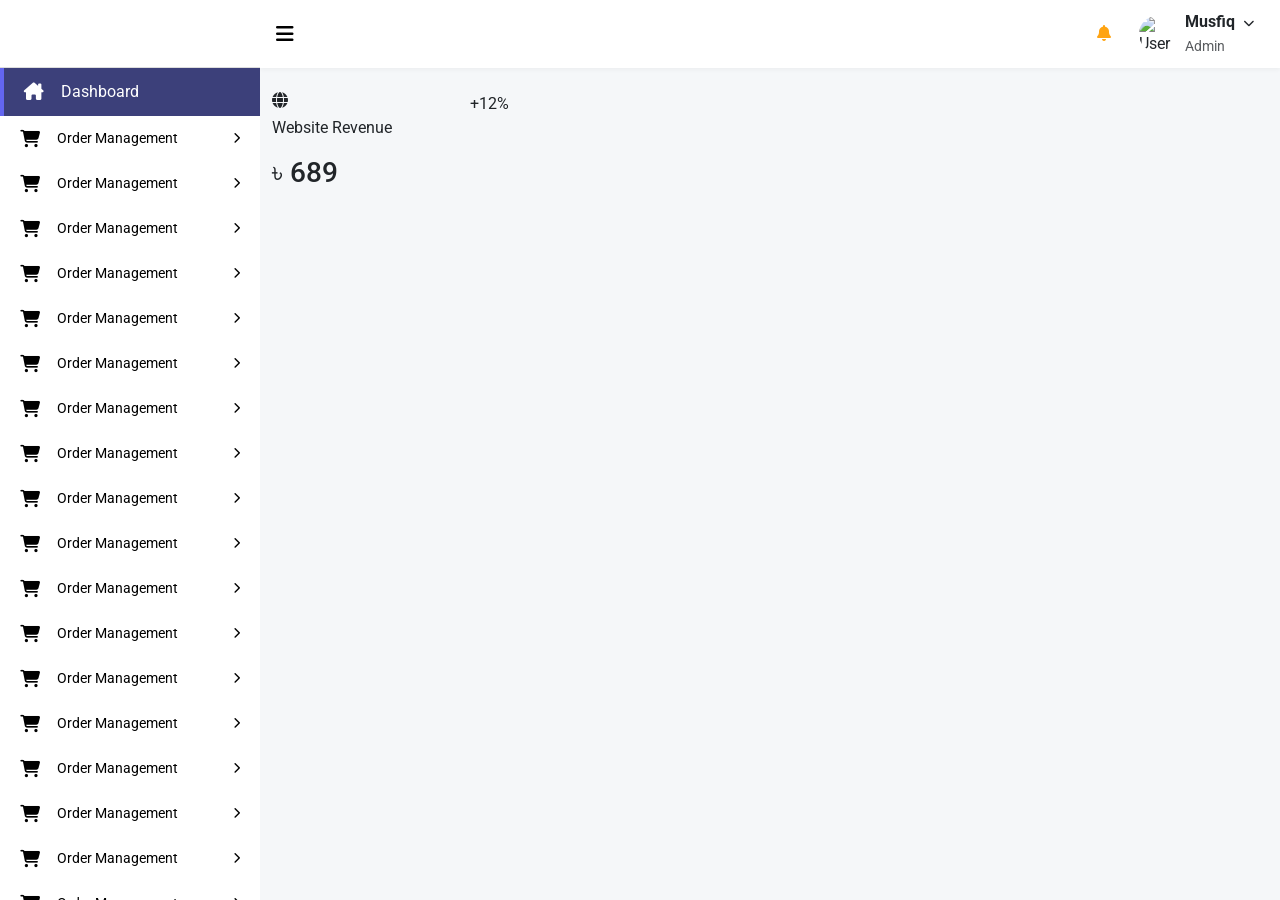
==== index.html @ f6f43d7e "sidebar admin html design" ====
<!DOCTYPE html>
<html lang="en">

<head>
    <meta charset="UTF-8">
    <meta name="viewport" content="width=device-width, initial-scale=1.0">
    <title>Premium Admin Dashboard</title>
    <link href="https://cdn.jsdelivr.net/npm/bootstrap@5.3.8/dist/css/bootstrap.min.css" rel="stylesheet">
    <link rel="stylesheet" href="https://cdnjs.cloudflare.com/ajax/libs/font-awesome/6.5.1/css/all.min.css">
    <link rel="stylesheet" href="css/style.css">
</head>

<body>

    <div class="page">
        <header class="app-header sticky d-flex align-items-center justify-content-between px-3">
            <div class="header-left d-flex align-items-center">
                <button class="btn-toggle-sidebar" id="sidebar-toggle">
                    <i class="fa fa-bars" id="toggle-icon"></i>
                </button>
            </div>

            <div class="header-right d-flex align-items-center">
                <div class="notification-bell me-3">
                    <i class="fa-solid fa-bell"></i>
                    <span class="badge"></span>
                </div>
               <div class="user-profile dropdown">
    <div class="profile-toggle d-flex align-items-center" id="profileDropdown" onclick="toggleProfileMenu(event)">
        <img src="https://preview.sprukomarket.com/html/bootstrap/zeno/dist/assets/images/faces/15.jpg"
             class="rounded-circle user-img" alt="User">
        <div class="text-start ms-2 d-none d-md-block">
            <p class="m-0 fw-bold user-name">Musfiq <i class="fa-solid fa-chevron-down ms-1 dropdown-arrow"></i></p>
            <small class="text-muted">Admin</small>
        </div>
    </div>

    <ul class="dropdown-menu-custom" id="profileMenu">
        <li>
            <a href="#"><i class="fa-solid fa-user-gear text-primary"></i> Manage Account</a>
        </li>
        <li>
            <a href="#"><i class="fa-solid fa-key text-pink"></i> Change Password</a>
        </li>
        <li class="border-top">
            <a href="#"><i class="fa-solid fa-right-from-bracket text-danger"></i> Log out</a>
        </li>
    </ul>
</div>
            </div>
        </header>

        <aside class="app-sidebar" id="app-sidebar">
            <div class="sidebar-header">
                <a href="" class="logo"><img src="https://najmulhasanbd.github.io/suitcasefrontend/images/logo.webp"
                        class="w-full" alt=""></a>
            </div>

            <div class="sidebar-content">
                <ul class="nav-list">
                    <li class="nav-item active">
                        <a href=""><i class="fa-solid fa-house-chimney"></i> <span>Dashboard</span></a>
                    </li>

                    <li class="nav-item has-dropdown">
                        <div class="dropdown-header">
                            <i class="fa-solid fa-cart-shopping"></i>
                            <span>Order Management</span>
                            <i class="fa-solid fa-chevron-right arrow"></i>
                        </div>
                        <ul class="submenu">
                            <li><a href="">All Orders</a></li>
                            <li><a href="">Pending Orders</a></li>
                            <li><a href="">Refunds</a></li>
                        </ul>
                    </li>
                    <li class="nav-item has-dropdown">
                        <div class="dropdown-header">
                            <i class="fa-solid fa-cart-shopping"></i>
                            <span>Order Management</span>
                            <i class="fa-solid fa-chevron-right arrow"></i>
                        </div>
                        <ul class="submenu">
                            <li><a href="">All Orders</a></li>
                            <li><a href="">Pending Orders</a></li>
                            <li><a href="">Refunds</a></li>
                        </ul>
                    </li>
                    <li class="nav-item has-dropdown">
                        <div class="dropdown-header">
                            <i class="fa-solid fa-cart-shopping"></i>
                            <span>Order Management</span>
                            <i class="fa-solid fa-chevron-right arrow"></i>
                        </div>
                        <ul class="submenu">
                            <li><a href="">All Orders</a></li>
                            <li><a href="">Pending Orders</a></li>
                            <li><a href="">Refunds</a></li>
                        </ul>
                    </li>
                    <li class="nav-item has-dropdown">
                        <div class="dropdown-header">
                            <i class="fa-solid fa-cart-shopping"></i>
                            <span>Order Management</span>
                            <i class="fa-solid fa-chevron-right arrow"></i>
                        </div>
                        <ul class="submenu">
                            <li><a href="">All Orders</a></li>
                            <li><a href="">Pending Orders</a></li>
                            <li><a href="">Refunds</a></li>
                        </ul>
                    </li>
                    <li class="nav-item has-dropdown">
                        <div class="dropdown-header">
                            <i class="fa-solid fa-cart-shopping"></i>
                            <span>Order Management</span>
                            <i class="fa-solid fa-chevron-right arrow"></i>
                        </div>
                        <ul class="submenu">
                            <li><a href="">All Orders</a></li>
                            <li><a href="">Pending Orders</a></li>
                            <li><a href="">Refunds</a></li>
                        </ul>
                    </li>
                    <li class="nav-item has-dropdown">
                        <div class="dropdown-header">
                            <i class="fa-solid fa-cart-shopping"></i>
                            <span>Order Management</span>
                            <i class="fa-solid fa-chevron-right arrow"></i>
                        </div>
                        <ul class="submenu">
                            <li><a href="">All Orders</a></li>
                            <li><a href="">Pending Orders</a></li>
                            <li><a href="">Refunds</a></li>
                        </ul>
                    </li>
                    <li class="nav-item has-dropdown">
                        <div class="dropdown-header">
                            <i class="fa-solid fa-cart-shopping"></i>
                            <span>Order Management</span>
                            <i class="fa-solid fa-chevron-right arrow"></i>
                        </div>
                        <ul class="submenu">
                            <li><a href="">All Orders</a></li>
                            <li><a href="">Pending Orders</a></li>
                            <li><a href="">Refunds</a></li>
                        </ul>
                    </li>
                    <li class="nav-item has-dropdown">
                        <div class="dropdown-header">
                            <i class="fa-solid fa-cart-shopping"></i>
                            <span>Order Management</span>
                            <i class="fa-solid fa-chevron-right arrow"></i>
                        </div>
                        <ul class="submenu">
                            <li><a href="">All Orders</a></li>
                            <li><a href="">Pending Orders</a></li>
                            <li><a href="">Refunds</a></li>
                        </ul>
                    </li>
                    <li class="nav-item has-dropdown">
                        <div class="dropdown-header">
                            <i class="fa-solid fa-cart-shopping"></i>
                            <span>Order Management</span>
                            <i class="fa-solid fa-chevron-right arrow"></i>
                        </div>
                        <ul class="submenu">
                            <li><a href="">All Orders</a></li>
                            <li><a href="">Pending Orders</a></li>
                            <li><a href="">Refunds</a></li>
                        </ul>
                    </li>
                    <li class="nav-item has-dropdown">
                        <div class="dropdown-header">
                            <i class="fa-solid fa-cart-shopping"></i>
                            <span>Order Management</span>
                            <i class="fa-solid fa-chevron-right arrow"></i>
                        </div>
                        <ul class="submenu">
                            <li><a href="">All Orders</a></li>
                            <li><a href="">Pending Orders</a></li>
                            <li><a href="">Refunds</a></li>
                        </ul>
                    </li>
                    <li class="nav-item has-dropdown">
                        <div class="dropdown-header">
                            <i class="fa-solid fa-cart-shopping"></i>
                            <span>Order Management</span>
                            <i class="fa-solid fa-chevron-right arrow"></i>
                        </div>
                        <ul class="submenu">
                            <li><a href="">All Orders</a></li>
                            <li><a href="">Pending Orders</a></li>
                            <li><a href="">Refunds</a></li>
                        </ul>
                    </li>
                    <li class="nav-item has-dropdown">
                        <div class="dropdown-header">
                            <i class="fa-solid fa-cart-shopping"></i>
                            <span>Order Management</span>
                            <i class="fa-solid fa-chevron-right arrow"></i>
                        </div>
                        <ul class="submenu">
                            <li><a href="">All Orders</a></li>
                            <li><a href="">Pending Orders</a></li>
                            <li><a href="">Refunds</a></li>
                        </ul>
                    </li>
                    <li class="nav-item has-dropdown">
                        <div class="dropdown-header">
                            <i class="fa-solid fa-cart-shopping"></i>
                            <span>Order Management</span>
                            <i class="fa-solid fa-chevron-right arrow"></i>
                        </div>
                        <ul class="submenu">
                            <li><a href="">All Orders</a></li>
                            <li><a href="">Pending Orders</a></li>
                            <li><a href="">Refunds</a></li>
                        </ul>
                    </li>
                    <li class="nav-item has-dropdown">
                        <div class="dropdown-header">
                            <i class="fa-solid fa-cart-shopping"></i>
                            <span>Order Management</span>
                            <i class="fa-solid fa-chevron-right arrow"></i>
                        </div>
                        <ul class="submenu">
                            <li><a href="">All Orders</a></li>
                            <li><a href="">Pending Orders</a></li>
                            <li><a href="">Refunds</a></li>
                        </ul>
                    </li>
                    <li class="nav-item has-dropdown">
                        <div class="dropdown-header">
                            <i class="fa-solid fa-cart-shopping"></i>
                            <span>Order Management</span>
                            <i class="fa-solid fa-chevron-right arrow"></i>
                        </div>
                        <ul class="submenu">
                            <li><a href="">All Orders</a></li>
                            <li><a href="">Pending Orders</a></li>
                            <li><a href="">Refunds</a></li>
                        </ul>
                    </li>
                    <li class="nav-item has-dropdown">
                        <div class="dropdown-header">
                            <i class="fa-solid fa-cart-shopping"></i>
                            <span>Order Management</span>
                            <i class="fa-solid fa-chevron-right arrow"></i>
                        </div>
                        <ul class="submenu">
                            <li><a href="">All Orders</a></li>
                            <li><a href="">Pending Orders</a></li>
                            <li><a href="">Refunds</a></li>
                        </ul>
                    </li>
                    <li class="nav-item has-dropdown">
                        <div class="dropdown-header">
                            <i class="fa-solid fa-cart-shopping"></i>
                            <span>Order Management</span>
                            <i class="fa-solid fa-chevron-right arrow"></i>
                        </div>
                        <ul class="submenu">
                            <li><a href="">All Orders</a></li>
                            <li><a href="">Pending Orders</a></li>
                            <li><a href="">Refunds</a></li>
                        </ul>
                    </li>
                    <li class="nav-item has-dropdown">
                        <div class="dropdown-header">
                            <i class="fa-solid fa-cart-shopping"></i>
                            <span>Order Management</span>
                            <i class="fa-solid fa-chevron-right arrow"></i>
                        </div>
                        <ul class="submenu">
                            <li><a href="">All Orders</a></li>
                            <li><a href="">Pending Orders</a></li>
                            <li><a href="">Refunds</a></li>
                        </ul>
                    </li>
                    <li class="nav-item has-dropdown">
                        <div class="dropdown-header">
                            <i class="fa-solid fa-cart-shopping"></i>
                            <span>Order Management</span>
                            <i class="fa-solid fa-chevron-right arrow"></i>
                        </div>
                        <ul class="submenu">
                            <li><a href="">All Orders</a></li>
                            <li><a href="">Pending Orders</a></li>
                            <li><a href="">Refunds</a></li>
                        </ul>
                    </li>
                    <li class="nav-item has-dropdown">
                        <div class="dropdown-header">
                            <i class="fa-solid fa-cart-shopping"></i>
                            <span>Order Management</span>
                            <i class="fa-solid fa-chevron-right arrow"></i>
                        </div>
                        <ul class="submenu">
                            <li><a href="">All Orders</a></li>
                            <li><a href="">Pending Orders</a></li>
                            <li><a href="">Refunds</a></li>
                        </ul>
                    </li>
                    <li class="nav-item has-dropdown">
                        <div class="dropdown-header">
                            <i class="fa-solid fa-cart-shopping"></i>
                            <span>Order Management</span>
                            <i class="fa-solid fa-chevron-right arrow"></i>
                        </div>
                        <ul class="submenu">
                            <li><a href="">All Orders</a></li>
                            <li><a href="">Pending Orders</a></li>
                            <li><a href="">Refunds</a></li>
                        </ul>
                    </li>
                    <li class="nav-item has-dropdown">
                        <div class="dropdown-header">
                            <i class="fa-solid fa-cart-shopping"></i>
                            <span>Order Management</span>
                            <i class="fa-solid fa-chevron-right arrow"></i>
                        </div>
                        <ul class="submenu">
                            <li><a href="">All Orders</a></li>
                            <li><a href="">Pending Orders</a></li>
                            <li><a href="">Refunds</a></li>
                        </ul>
                    </li>
                    <li class="nav-item has-dropdown">
                        <div class="dropdown-header">
                            <i class="fa-solid fa-cart-shopping"></i>
                            <span>Order Management</span>
                            <i class="fa-solid fa-chevron-right arrow"></i>
                        </div>
                        <ul class="submenu">
                            <li><a href="">All Orders</a></li>
                            <li><a href="">Pending Orders</a></li>
                            <li><a href="">Refunds</a></li>
                        </ul>
                    </li>
                    <li class="nav-item has-dropdown">
                        <div class="dropdown-header">
                            <i class="fa-solid fa-cart-shopping"></i>
                            <span>Order Management</span>
                            <i class="fa-solid fa-chevron-right arrow"></i>
                        </div>
                        <ul class="submenu">
                            <li><a href="">All Orders</a></li>
                            <li><a href="">Pending Orders</a></li>
                            <li><a href="">Refunds</a></li>
                        </ul>
                    </li>
                    <li class="nav-item has-dropdown">
                        <div class="dropdown-header">
                            <i class="fa-solid fa-cart-shopping"></i>
                            <span>Order Management</span>
                            <i class="fa-solid fa-chevron-right arrow"></i>
                        </div>
                        <ul class="submenu">
                            <li><a href="">All Orders</a></li>
                            <li><a href="">Pending Orders</a></li>
                            <li><a href="">Refunds</a></li>
                        </ul>
                    </li>
                    <li class="nav-item has-dropdown">
                        <div class="dropdown-header">
                            <i class="fa-solid fa-cart-shopping"></i>
                            <span>Order Management</span>
                            <i class="fa-solid fa-chevron-right arrow"></i>
                        </div>
                        <ul class="submenu">
                            <li><a href="">All Orders</a></li>
                            <li><a href="">Pending Orders</a></li>
                            <li><a href="">Refunds</a></li>
                        </ul>
                    </li>
                    <li class="nav-item has-dropdown">
                        <div class="dropdown-header">
                            <i class="fa-solid fa-cart-shopping"></i>
                            <span>Order Management</span>
                            <i class="fa-solid fa-chevron-right arrow"></i>
                        </div>
                        <ul class="submenu">
                            <li><a href="">All Orders</a></li>
                            <li><a href="">Pending Orders</a></li>
                            <li><a href="">Refunds</a></li>
                        </ul>
                    </li>
                    <li class="nav-item has-dropdown">
                        <div class="dropdown-header">
                            <i class="fa-solid fa-cart-shopping"></i>
                            <span>Order Management</span>
                            <i class="fa-solid fa-chevron-right arrow"></i>
                        </div>
                        <ul class="submenu">
                            <li><a href="">All Orders</a></li>
                            <li><a href="">Pending Orders</a></li>
                            <li><a href="">Refunds</a></li>
                        </ul>
                    </li>
                    <li class="nav-item has-dropdown">
                        <div class="dropdown-header">
                            <i class="fa-solid fa-cart-shopping"></i>
                            <span>Order Management</span>
                            <i class="fa-solid fa-chevron-right arrow"></i>
                        </div>
                        <ul class="submenu">
                            <li><a href="">All Orders</a></li>
                            <li><a href="">Pending Orders</a></li>
                            <li><a href="">Refunds</a></li>
                        </ul>
                    </li>
                    <li class="nav-item has-dropdown">
                        <div class="dropdown-header">
                            <i class="fa-solid fa-cart-shopping"></i>
                            <span>Order Management</span>
                            <i class="fa-solid fa-chevron-right arrow"></i>
                        </div>
                        <ul class="submenu">
                            <li><a href="">All Orders</a></li>
                            <li><a href="">Pending Orders</a></li>
                            <li><a href="">Refunds</a></li>
                        </ul>
                    </li>
                </ul>
            </div>
        </aside>

        <main class="main-content app-content">
            <div class="container-fluid pt-4">
                <div class="row g-3">
                    <div class="col-md-3">
                        <div class="stat-card purple">
                            <div class="d-flex justify-content-between">
                                <i class="fa fa-globe"></i>
                                <span class="trend">+12%</span>
                            </div>
                            <p>Website Revenue</p>
                            <h3>৳ 689</h3>
                        </div>
                    </div>
                </div>
            </div>
        </main>
    </div>

    <script src="https://cdn.jsdelivr.net/npm/@popperjs/core@2.11.8/dist/umd/popper.min.js"></script>
    <script src="https://cdn.jsdelivr.net/npm/bootstrap@5.3.8/dist/js/bootstrap.min.js"></script>
    <script src="js/main.js"></script>
</body>

</html>
---- css/style.css ----
/* --- Google Fonts --- */
@import url("https://fonts.googleapis.com/css2?family=Roboto:ital,wght@0,100..900;1,100..900&display=swap");

/* --- Reset & Variables --- */
:root {
    --sidebar-width: 260px;
    --sidebar-collapsed-width: 65px;
    --sidebar-bg: #3C407A;
    --primary: #6366f1;
    --bg-body: #f5f7f9;
    --header-height: 4.25rem;
    --transition-smooth: all 0.4s cubic-bezier(0.4, 0, 0.2, 1);
    --font-main: 'Roboto', sans-serif;
}

* {
    margin: 0;
    padding: 0;
    -webkit-box-sizing: border-box;
    box-sizing: border-box;
}

ul {
    margin: 0;
    padding: 0;
    list-style: none;
}

body {
    font-family: var(--font-main);
    background-color: var(--bg-body);
    min-height: 100vh;
    overflow-x: hidden;
}
.notification-bell i {
	color: #FFA412;
}
/* --- App Header & Main Content Layout --- */
.app-header {
    height: var(--header-height);
    position: fixed;
    top: 0;
    right: 0;
    left: var(--sidebar-width);
    /* Default state */
    background: #fff;
    z-index: 100;
    display: flex;
    align-items: center;
    padding: 0 1.5rem;
    transition: var(--transition-smooth);
    box-shadow: 0 2px 4px rgba(0, 0, 0, 0.04);
}

.main-content {
    position: relative;
    padding-top: var(--header-height);
    margin-left: var(--sidebar-width);
    /* Default state */
    transition: var(--transition-smooth);
    min-height: 100vh;
}

/* --- Sidebar Base --- */
.app-sidebar {
    width: var(--sidebar-width);
    height: 100vh;
    background: #fff;
    color: #000;
    position: fixed;
    top: 0;
    left: 0;
    z-index: 103;
    display: flex;
    flex-direction: column;
    transition: var(--transition-smooth);
    overflow: hidden;
}

.sidebar-header {
    height: var(--header-height);
    display: flex;
    align-items: center;
    justify-content: center;
    flex-shrink: 0;
    border-bottom: 1px solid #ddd;
}

.sidebar-header img {
    max-width: 80%;
}

/* --- Scrollable Area (The Fix) --- */
.sidebar-content {
    flex: 1;
    overflow-y: auto;
    overflow-x: hidden;
    scrollbar-width: thin;
    scrollbar-color: rgba(255, 255, 255, 0.2) transparent;
}

/* Custom Scrollbar for Chrome/Safari */
.sidebar-content::-webkit-scrollbar {
    width: 5px;
}

.sidebar-content::-webkit-scrollbar-thumb {
    background: rgba(255, 255, 255, 0.1);
    border-radius: 10px;
}

.sidebar-content:hover::-webkit-scrollbar-thumb {
    background: rgba(255, 255, 255, 0.25);
}

/* --- Navigation & Submenu (No-Skip Animation) --- */
.nav-item a,
.dropdown-header {
    display: flex;
    align-items: center;
    padding: 12px 20px;
    color: #000;
    text-decoration: none;
    cursor: pointer;
    transition: var(--transition-smooth);
    white-space: nowrap;
}

.nav-item i:first-child {
    width: 25px;
    font-size: 1.1rem;
    margin-right: 12px;
}

.nav-item:hover>a,
.nav-item.open>.dropdown-header {
    color: #000;
    background: rgba(255, 255, 255, 0.05);
}

.submenu {
    max-height: 0;
    overflow: hidden;
    background: #fff;
    transition: max-height 0.4s cubic-bezier(0.4, 0, 0.2, 1);
}

.nav-item.has-dropdown.open ul.submenu li {
    line-height: 1;
}

.nav-item.open .submenu {
    max-height: 1000px;
    /* Sufficient height to avoid skipping */
}

.submenu li a {
    padding-left: 57px;
    font-size: 0.9rem;
}

.arrow {
    margin-left: auto;
    font-size: 0.7rem;
    transition: transform 0.3s ease;
}

.nav-item.open .arrow {
    transform: rotate(90deg);
}

/* --- Responsive & Sidebar Mini Logic (The Fix) --- */
@media (min-width: 992px) {

    /* When Sidebar is Mini */
    body.sidebar-mini .app-sidebar {
        width: var(--sidebar-collapsed-width);
    }

    body.sidebar-mini .app-header,
    body.sidebar-mini .main-content {
        left: var(--sidebar-collapsed-width);
        margin-left: 0;
    }

    /* Sidebar Hover Effect */
    body.sidebar-mini .app-sidebar:hover {
        width: var(--sidebar-width);
        box-shadow: 10px 0 30px rgba(0, 0, 0, 0.2);
    }

    /* Hide text & force-close submenu on mini mode */
    body.sidebar-mini .app-sidebar:not(:hover) span,
    body.sidebar-mini .app-sidebar:not(:hover) .arrow,
    body.sidebar-mini .app-sidebar:not(:hover) .submenu {
        opacity: 0;
        visibility: hidden;
        max-height: 0 !important;
    }

    body.sidebar-mini .app-sidebar:not(:hover) .sidebar-content {
        overflow-y: hidden;
    }
}

#sidebar-toggle {
    border: 0;
    background: transparent;
    font-size: 20px;
}

/* Mobile View Reset */
@media (max-width: 991px) {
    .app-sidebar {
        transform: translateX(-100%);
    }

    body.sidebar-open .app-sidebar {
        transform: translateX(0);
    }

    .app-header,
    .main-content {
        left: 0 !important;
        margin-left: 0 !important;
        width: 100% !important;
    }

    body.sidebar-open::after {
        content: "";
        position: fixed;
        inset: 0;
        background: rgba(0, 0, 0, 0.4);
        z-index: 101;
    }
}

.sidebar-content ul.nav-list .nav-item {
    transition: var(--sidebar-bg);
}

.sidebar-content ul.nav-list .nav-item:hover {
    background: var(--sidebar-bg);
}

.sidebar-content ul.nav-list .nav-item.active {
    border-left: 4px solid var(--primary);
    background: var(--sidebar-bg);
}

.nav-item.has-dropdown:hover .dropdown-header span,
.nav-item.has-dropdown:hover .dropdown-header i {
    color: #fff;
}

.sidebar-content ul.nav-list .nav-item.active a {
    color: #fff;
}

.sidebar-content ul.nav-list .nav-item.open .arrow {
    color: var(--primary);
}
/* --- User Profile Dropdown Design --- */
.user-profile.dropdown {
    position: relative;
}

.profile-toggle {
    cursor: pointer;
    padding: 5px 10px;
    -webkit-border-radius: 8px;
    border-radius: 8px;
    -webkit-transition: background 0.3s;
    -o-transition: background 0.3s;
    transition: background 0.3s;
}

.profile-toggle:hover {
    background: rgba(0, 0, 0, 0.03);
}

.user-img {
    width: 40px;
    height: 40px;
    -o-object-fit: cover;
    object-fit: cover;
    border: 2px solid #fff;
}

.dropdown-arrow {
    font-size: 0.7rem;
    -webkit-transition: -webkit-transform 0.3s;
    transition: -webkit-transform 0.3s;
    -o-transition: transform 0.3s;
    transition: transform 0.3s;
    transition: transform 0.3s, -webkit-transform 0.3s;
}

/* ড্রপডাউন মেনু স্টাইল */
.dropdown-menu-custom {
    position: absolute;
    top: 110%;
    right: 0;
    width: 220px;
    background: #fff;
    -webkit-border-radius: 12px;
    border-radius: 12px;
    -webkit-box-shadow: 0 10px 25px rgba(0, 0, 0, 0.1);
    box-shadow: 0 10px 25px rgba(0, 0, 0, 0.1);
    list-style: none;
    padding: 8px 0;
    visibility: hidden;
    opacity: 0;
    -webkit-transform: translateY(10px);
    -ms-transform: translateY(10px);
    transform: translateY(10px);
    -webkit-transition: all 0.3s cubic-bezier(0.4, 0, 0.2, 1);
    -o-transition: all 0.3s cubic-bezier(0.4, 0, 0.2, 1);
    transition: all 0.3s cubic-bezier(0.4, 0, 0.2, 1);
    z-index: 1000;
}

/* টগল করার জন্য ক্লাস */
.dropdown-menu-custom.show {
    visibility: visible;
    opacity: 1;
    -webkit-transform: translateY(0);
    -ms-transform: translateY(0);
    transform: translateY(0);
}

.dropdown-menu-custom li a {
    display: -webkit-box;
    display: -ms-flexbox;
    display: flex;
    -webkit-box-align: center;
    -ms-flex-align: center;
    align-items: center;
    padding: 12px 20px;
    color: #444;
    text-decoration: none;
    font-size: 0.95rem;
    font-weight: 500;
    -webkit-transition: background 0.2s;
    -o-transition: background 0.2s;
    transition: background 0.2s;
}

.dropdown-menu-custom li a:hover {
    background: #f8f9fa;
}

.dropdown-menu-custom li i {
    width: 25px;
    font-size: 1.1rem;
    margin-right: 12px;
}

/* আইকন কালারগুলো */
.text-pink { color: #ff69b4; }
.text-primary { color: #6366f1; }
.text-danger { color: #ff5b5b; }

.border-top { 
    border-top: 1px solid #eee !important; 
    margin-top: 5px; 
}
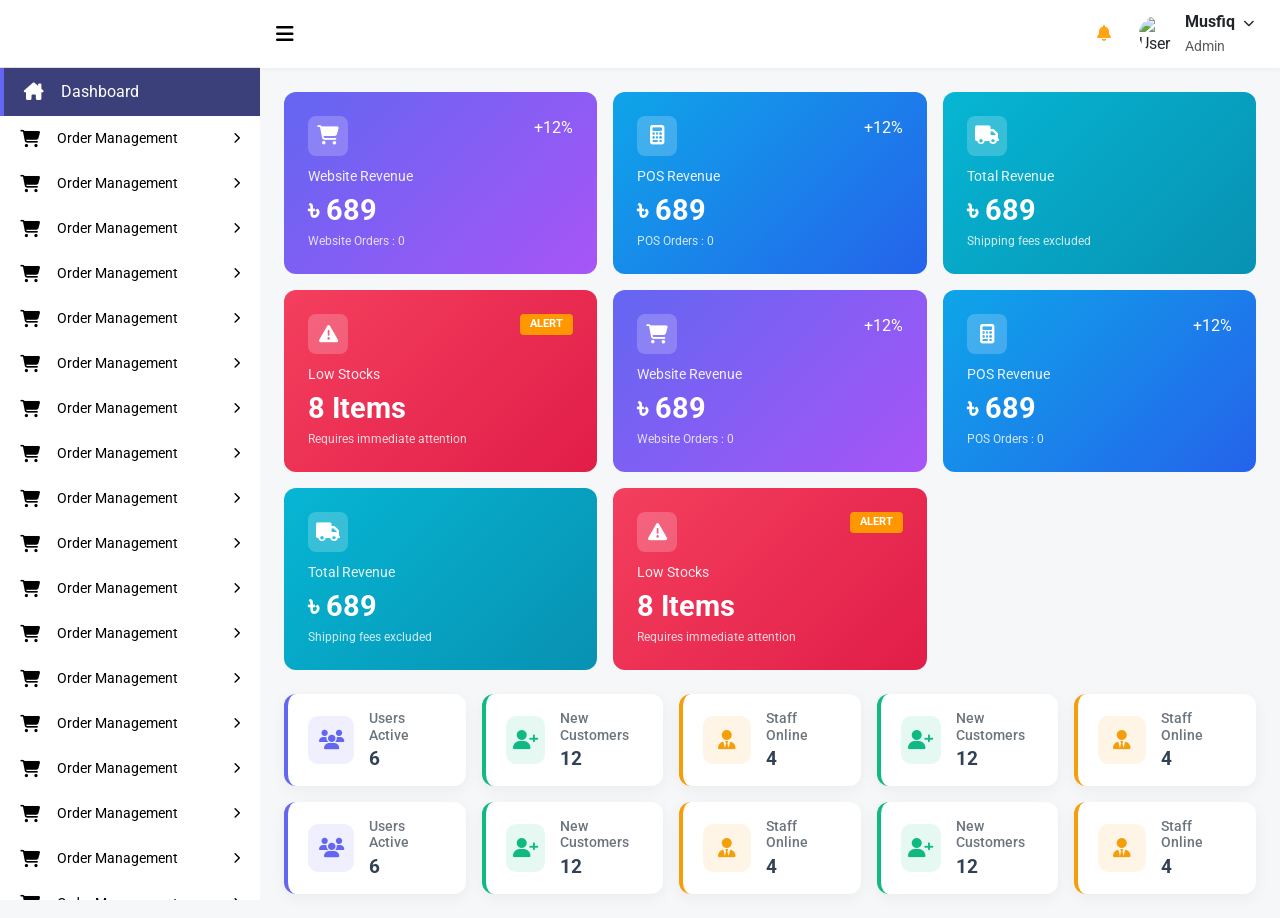
==== commit 3996f4f8: "dashboard card design" ====
--- a/index.html
+++ b/index.html
@@ -25,28 +25,30 @@
                     <i class="fa-solid fa-bell"></i>
                     <span class="badge"></span>
                 </div>
-               <div class="user-profile dropdown">
-    <div class="profile-toggle d-flex align-items-center" id="profileDropdown" onclick="toggleProfileMenu(event)">
-        <img src="https://preview.sprukomarket.com/html/bootstrap/zeno/dist/assets/images/faces/15.jpg"
-             class="rounded-circle user-img" alt="User">
-        <div class="text-start ms-2 d-none d-md-block">
-            <p class="m-0 fw-bold user-name">Musfiq <i class="fa-solid fa-chevron-down ms-1 dropdown-arrow"></i></p>
-            <small class="text-muted">Admin</small>
-        </div>
-    </div>
-
-    <ul class="dropdown-menu-custom" id="profileMenu">
-        <li>
-            <a href="#"><i class="fa-solid fa-user-gear text-primary"></i> Manage Account</a>
-        </li>
-        <li>
-            <a href="#"><i class="fa-solid fa-key text-pink"></i> Change Password</a>
-        </li>
-        <li class="border-top">
-            <a href="#"><i class="fa-solid fa-right-from-bracket text-danger"></i> Log out</a>
-        </li>
-    </ul>
-</div>
+                <div class="user-profile dropdown">
+                    <div class="profile-toggle d-flex align-items-center" id="profileDropdown"
+                        onclick="toggleProfileMenu(event)">
+                        <img src="https://preview.sprukomarket.com/html/bootstrap/zeno/dist/assets/images/faces/15.jpg"
+                            class="rounded-circle user-img" alt="User">
+                        <div class="text-start ms-2 d-none d-md-block">
+                            <p class="m-0 fw-bold user-name">Musfiq <i
+                                    class="fa-solid fa-chevron-down ms-1 dropdown-arrow"></i></p>
+                            <small class="text-muted">Admin</small>
+                        </div>
+                    </div>
+
+                    <ul class="dropdown-menu-custom" id="profileMenu">
+                        <li>
+                            <a href="#"><i class="fa-solid fa-user-gear text-primary"></i> Manage Account</a>
+                        </li>
+                        <li>
+                            <a href="#"><i class="fa-solid fa-key text-pink"></i> Change Password</a>
+                        </li>
+                        <li class="border-top">
+                            <a href="#"><i class="fa-solid fa-right-from-bracket text-danger"></i> Log out</a>
+                        </li>
+                    </ul>
+                </div>
             </div>
         </header>
 
@@ -427,16 +429,233 @@
         </aside>
 
         <main class="main-content app-content">
-            <div class="container-fluid pt-4">
-                <div class="row g-3">
-                    <div class="col-md-3">
-                        <div class="stat-card purple">
-                            <div class="d-flex justify-content-between">
-                                <i class="fa fa-globe"></i>
-                                <span class="trend">+12%</span>
-                            </div>
-                            <p>Website Revenue</p>
-                            <h3>৳ 689</h3>
+            <div class="container-fluid p-4">
+                <div class="row g-3 mb-4">
+                    <div class="col-xxl-3 col-xl-4 col-md-6 col-sm-6">
+                        <div class="single_card stat-card card-purple">
+                            <div class="d-flex justify-content-between align-items-start">
+                                <div class="icon-wrapper"><i class="fa-solid fa-cart-shopping"></i></div>
+                                <span class="trend-badge">+12%</span>
+                            </div>
+                            <div>
+                                <p>Website Revenue</p>
+                                <h3>৳ 689</h3>
+                                <div class="footer-text">Website Orders : 0</div>
+                            </div>
+                        </div>
+                    </div>
+
+                    <div class="col-xxl-3 col-xl-4 col-md-6 col-sm-6">
+                        <div class="single_card stat-card card-blue">
+                            <div class="d-flex justify-content-between align-items-start">
+                                <div class="icon-wrapper"><i class="fa-solid fa-calculator"></i></div>
+                                <span class="trend-badge">+12%</span>
+                            </div>
+                            <div>
+                                <p>POS Revenue</p>
+                                <h3>৳ 689</h3>
+                                <div class="footer-text">POS Orders : 0</div>
+                            </div>
+                        </div>
+                    </div>
+
+                    <div class="col-xxl-3 col-xl-4 col-md-6 col-sm-6">
+                        <div class="single_card stat-card card-cyan">
+                            <div class="d-flex justify-content-between align-items-start">
+                                <div class="icon-wrapper"><i class="fa-solid fa-truck"></i></div>
+                            </div>
+                            <div>
+                                <p>Total Revenue</p>
+                                <h3>৳ 689</h3>
+                                <div class="footer-text">Shipping fees excluded</div>
+                            </div>
+                        </div>
+                    </div>
+
+                    <div class="col-xxl-3 col-xl-4 col-md-6 col-sm-6">
+                        <div class="single_card stat-card card-pink">
+                            <div class="d-flex justify-content-between align-items-start">
+                                <div class="icon-wrapper"><i class="fa-solid fa-triangle-exclamation"></i></div>
+                                <span class="alert-tag">Alert</span>
+                            </div>
+                            <div>
+                                <p>Low Stocks</p>
+                                <h3>8 Items</h3>
+                                <div class="footer-text">Requires immediate attention</div>
+                            </div>
+                        </div>
+                    </div>
+                    <div class="col-xxl-3 col-xl-4 col-md-6 col-sm-6">
+                        <div class="single_card stat-card card-purple">
+                            <div class="d-flex justify-content-between align-items-start">
+                                <div class="icon-wrapper"><i class="fa-solid fa-cart-shopping"></i></div>
+                                <span class="trend-badge">+12%</span>
+                            </div>
+                            <div>
+                                <p>Website Revenue</p>
+                                <h3>৳ 689</h3>
+                                <div class="footer-text">Website Orders : 0</div>
+                            </div>
+                        </div>
+                    </div>
+
+                    <div class="col-xxl-3 col-xl-4 col-md-6 col-sm-6">
+                        <div class="single_card stat-card card-blue">
+                            <div class="d-flex justify-content-between align-items-start">
+                                <div class="icon-wrapper"><i class="fa-solid fa-calculator"></i></div>
+                                <span class="trend-badge">+12%</span>
+                            </div>
+                            <div>
+                                <p>POS Revenue</p>
+                                <h3>৳ 689</h3>
+                                <div class="footer-text">POS Orders : 0</div>
+                            </div>
+                        </div>
+                    </div>
+
+                    <div class="col-xxl-3 col-xl-4 col-md-6 col-sm-6">
+                        <div class="single_card stat-card card-cyan">
+                            <div class="d-flex justify-content-between align-items-start">
+                                <div class="icon-wrapper"><i class="fa-solid fa-truck"></i></div>
+                            </div>
+                            <div>
+                                <p>Total Revenue</p>
+                                <h3>৳ 689</h3>
+                                <div class="footer-text">Shipping fees excluded</div>
+                            </div>
+                        </div>
+                    </div>
+
+                    <div class="col-xxl-3 col-xl-4 col-md-6 col-sm-6">
+                        <div class="single_card stat-card card-pink">
+                            <div class="d-flex justify-content-between align-items-start">
+                                <div class="icon-wrapper"><i class="fa-solid fa-triangle-exclamation"></i></div>
+                                <span class="alert-tag">Alert</span>
+                            </div>
+                            <div>
+                                <p>Low Stocks</p>
+                                <h3>8 Items</h3>
+                                <div class="footer-text">Requires immediate attention</div>
+                            </div>
+                        </div>
+                    </div>
+                </div>
+
+                <div class="row row-cols-1 row-cols-sm-2 row-cols-md-3 row-cols-xl-5 g-3">
+                    <div class="col">
+                        <div class="small-stat-card" style="border-left-color: #6366f1;">
+                            <div class="icon-box icon-purple">
+                                <i class="fa-solid fa-users"></i>
+                            </div>
+                            <div class="info">
+                                <p>Users Active</p>
+                                <h4>6</h4>
+                            </div>
+                        </div>
+                    </div>
+
+                    <div class="col">
+                        <div class="small-stat-card" style="border-left-color: #10b981;">
+                            <div class="icon-box icon-success">
+                                <i class="fa-solid fa-user-plus"></i>
+                            </div>
+                            <div class="info">
+                                <p>New Customers</p>
+                                <h4>12</h4>
+                            </div>
+                        </div>
+                    </div>
+
+                    <div class="col">
+                        <div class="small-stat-card" style="border-left-color: #f59e0b;">
+                            <div class="icon-box icon-warning">
+                                <i class="fa-solid fa-user-tie"></i>
+                            </div>
+                            <div class="info">
+                                <p>Staff Online</p>
+                                <h4>4</h4>
+                            </div>
+                        </div>
+                    </div>
+                    <div class="col">
+                        <div class="small-stat-card" style="border-left-color: #10b981;">
+                            <div class="icon-box icon-success">
+                                <i class="fa-solid fa-user-plus"></i>
+                            </div>
+                            <div class="info">
+                                <p>New Customers</p>
+                                <h4>12</h4>
+                            </div>
+                        </div>
+                    </div>
+
+                    <div class="col">
+                        <div class="small-stat-card" style="border-left-color: #f59e0b;">
+                            <div class="icon-box icon-warning">
+                                <i class="fa-solid fa-user-tie"></i>
+                            </div>
+                            <div class="info">
+                                <p>Staff Online</p>
+                                <h4>4</h4>
+                            </div>
+                        </div>
+                    </div>
+                    <div class="col">
+                        <div class="small-stat-card" style="border-left-color: #6366f1;">
+                            <div class="icon-box icon-purple">
+                                <i class="fa-solid fa-users"></i>
+                            </div>
+                            <div class="info">
+                                <p>Users Active</p>
+                                <h4>6</h4>
+                            </div>
+                        </div>
+                    </div>
+
+                    <div class="col">
+                        <div class="small-stat-card" style="border-left-color: #10b981;">
+                            <div class="icon-box icon-success">
+                                <i class="fa-solid fa-user-plus"></i>
+                            </div>
+                            <div class="info">
+                                <p>New Customers</p>
+                                <h4>12</h4>
+                            </div>
+                        </div>
+                    </div>
+
+                    <div class="col">
+                        <div class="small-stat-card" style="border-left-color: #f59e0b;">
+                            <div class="icon-box icon-warning">
+                                <i class="fa-solid fa-user-tie"></i>
+                            </div>
+                            <div class="info">
+                                <p>Staff Online</p>
+                                <h4>4</h4>
+                            </div>
+                        </div>
+                    </div>
+                    <div class="col">
+                        <div class="small-stat-card" style="border-left-color: #10b981;">
+                            <div class="icon-box icon-success">
+                                <i class="fa-solid fa-user-plus"></i>
+                            </div>
+                            <div class="info">
+                                <p>New Customers</p>
+                                <h4>12</h4>
+                            </div>
+                        </div>
+                    </div>
+
+                    <div class="col">
+                        <div class="small-stat-card" style="border-left-color: #f59e0b;">
+                            <div class="icon-box icon-warning">
+                                <i class="fa-solid fa-user-tie"></i>
+                            </div>
+                            <div class="info">
+                                <p>Staff Online</p>
+                                <h4>4</h4>
+                            </div>
                         </div>
                     </div>
                 </div>
--- a/css/style.css
+++ b/css/style.css
@@ -1,7 +1,5 @@
-/* --- Google Fonts --- */
 @import url("https://fonts.googleapis.com/css2?family=Roboto:ital,wght@0,100..900;1,100..900&display=swap");
 
-/* --- Reset & Variables --- */
 :root {
     --sidebar-width: 260px;
     --sidebar-collapsed-width: 65px;
@@ -10,7 +8,7 @@
     --bg-body: #f5f7f9;
     --header-height: 4.25rem;
     --transition-smooth: all 0.4s cubic-bezier(0.4, 0, 0.2, 1);
-    --font-main: 'Roboto', sans-serif;
+    --family: 'Roboto', sans-serif;
 }
 
 * {
@@ -18,6 +16,7 @@
     padding: 0;
     -webkit-box-sizing: border-box;
     box-sizing: border-box;
+    font-family: var(--family);
 }
 
 ul {
@@ -27,22 +26,22 @@
 }
 
 body {
-    font-family: var(--font-main);
+    font-family: var(--family);
     background-color: var(--bg-body);
     min-height: 100vh;
     overflow-x: hidden;
 }
+
 .notification-bell i {
-	color: #FFA412;
-}
-/* --- App Header & Main Content Layout --- */
+    color: #FFA412;
+}
+
 .app-header {
     height: var(--header-height);
     position: fixed;
     top: 0;
     right: 0;
     left: var(--sidebar-width);
-    /* Default state */
     background: #fff;
     z-index: 100;
     display: flex;
@@ -56,12 +55,10 @@
     position: relative;
     padding-top: var(--header-height);
     margin-left: var(--sidebar-width);
-    /* Default state */
     transition: var(--transition-smooth);
     min-height: 100vh;
 }
 
-/* --- Sidebar Base --- */
 .app-sidebar {
     width: var(--sidebar-width);
     height: 100vh;
@@ -90,7 +87,6 @@
     max-width: 80%;
 }
 
-/* --- Scrollable Area (The Fix) --- */
 .sidebar-content {
     flex: 1;
     overflow-y: auto;
@@ -99,7 +95,6 @@
     scrollbar-color: rgba(255, 255, 255, 0.2) transparent;
 }
 
-/* Custom Scrollbar for Chrome/Safari */
 .sidebar-content::-webkit-scrollbar {
     width: 5px;
 }
@@ -113,7 +108,6 @@
     background: rgba(255, 255, 255, 0.25);
 }
 
-/* --- Navigation & Submenu (No-Skip Animation) --- */
 .nav-item a,
 .dropdown-header {
     display: flex;
@@ -151,7 +145,6 @@
 
 .nav-item.open .submenu {
     max-height: 1000px;
-    /* Sufficient height to avoid skipping */
 }
 
 .submenu li a {
@@ -168,11 +161,21 @@
 .nav-item.open .arrow {
     transform: rotate(90deg);
 }
-
-/* --- Responsive & Sidebar Mini Logic (The Fix) --- */
+/* যখন সাইডবার ছোট (Mini) হবে */
+body.sidebar-mini .app-header,
+body.sidebar-mini .main-content {
+    /* বাম পাশের পজিশন ঠিক করা */
+    left: var(--sidebar-collapsed-width) !important;
+    
+    /* ডান দিকে যাতে বেশি না যায়, তাই width কমিয়ে দেওয়া (The Main Fix) */
+    width: -webkit-calc(100% - var(--sidebar-collapsed-width)) !important;
+    width: -moz-calc(100% - var(--sidebar-collapsed-width)) !important;
+    width: calc(100% - var(--sidebar-collapsed-width)) !important;
+    
+    margin-left: 0 !important;
+}
 @media (min-width: 992px) {
 
-    /* When Sidebar is Mini */
     body.sidebar-mini .app-sidebar {
         width: var(--sidebar-collapsed-width);
     }
@@ -183,13 +186,11 @@
         margin-left: 0;
     }
 
-    /* Sidebar Hover Effect */
     body.sidebar-mini .app-sidebar:hover {
         width: var(--sidebar-width);
         box-shadow: 10px 0 30px rgba(0, 0, 0, 0.2);
     }
 
-    /* Hide text & force-close submenu on mini mode */
     body.sidebar-mini .app-sidebar:not(:hover) span,
     body.sidebar-mini .app-sidebar:not(:hover) .arrow,
     body.sidebar-mini .app-sidebar:not(:hover) .submenu {
@@ -209,7 +210,6 @@
     font-size: 20px;
 }
 
-/* Mobile View Reset */
 @media (max-width: 991px) {
     .app-sidebar {
         transform: translateX(-100%);
@@ -260,7 +260,7 @@
 .sidebar-content ul.nav-list .nav-item.open .arrow {
     color: var(--primary);
 }
-/* --- User Profile Dropdown Design --- */
+
 .user-profile.dropdown {
     position: relative;
 }
@@ -296,7 +296,6 @@
     transition: transform 0.3s, -webkit-transform 0.3s;
 }
 
-/* ড্রপডাউন মেনু স্টাইল */
 .dropdown-menu-custom {
     position: absolute;
     top: 110%;
@@ -320,7 +319,6 @@
     z-index: 1000;
 }
 
-/* টগল করার জন্য ক্লাস */
 .dropdown-menu-custom.show {
     visibility: visible;
     opacity: 1;
@@ -356,12 +354,201 @@
     margin-right: 12px;
 }
 
-/* আইকন কালারগুলো */
-.text-pink { color: #ff69b4; }
-.text-primary { color: #6366f1; }
-.text-danger { color: #ff5b5b; }
-
-.border-top { 
-    border-top: 1px solid #eee !important; 
-    margin-top: 5px; 
-}+.text-pink {
+    color: #ff69b4;
+}
+
+.text-primary {
+    color: #6366f1;
+}
+
+.text-danger {
+    color: #ff5b5b;
+}
+
+.border-top {
+    border-top: 1px solid #eee !important;
+    margin-top: 5px;
+}
+
+/* --- Stat Cards Base --- */
+.single_card.stat-card {
+    padding: 1.5rem;
+    border-radius: 12px;
+    color: #fff;
+    position: relative;
+    overflow: hidden;
+    transition: var(--transition-smooth);
+    border: none;
+    min-height: 160px;
+    display: flex;
+    flex-direction: column;
+    justify-content: space-between;
+}
+
+.single_card.stat-card:hover {
+    transform: translateY(-5px);
+}
+
+/* Icon Styling */
+.single_card.stat-card .icon-wrapper {
+    width: 40px;
+    height: 40px;
+    background: rgba(255, 255, 255, 0.2);
+    display: flex;
+    align-items: center;
+    justify-content: center;
+    border-radius: 8px;
+    font-size: 1.2rem;
+}
+
+/* Trend Badge */
+.single_card.trend-badge {
+    background: rgba(255, 255, 255, 0.2);
+    padding: 2px 8px;
+    border-radius: 20px;
+    font-size: 0.75rem;
+    font-weight: 600;
+}
+
+.single_card.stat-card p {
+    margin: 10px 0 5px;
+    opacity: 0.9;
+    font-size: 0.9rem;
+}
+
+.single_card.stat-card h3 {
+    font-size: 1.8rem;
+    font-weight: 700;
+    margin: 0;
+}
+
+.single_card.stat-card .footer-text {
+    font-size: 0.75rem;
+    opacity: 0.8;
+    margin-top: 5px;
+}
+
+/* --- Card Colors (As per image) --- */
+.single_card.card-purple { background: linear-gradient(135deg, #6366f1, #a855f7); }
+.single_card.card-blue   { background: linear-gradient(135deg, #0ea5e9, #2563eb); }
+.single_card.card-cyan   { background: linear-gradient(135deg, #06b6d4, #0891b2); }
+.single_card.card-pink   { background: linear-gradient(135deg, #f43f5e, #e11d48); }
+.single_card.card-teal   { background: linear-gradient(135deg, #14b8a6, #0d9488); }
+.single_card.card-orange { background: linear-gradient(135deg, #f59e0b, #d97706); }
+.single_card.card-green  { background: linear-gradient(135deg, #10b981, #059669); }
+.single_card.card-indigo { background: linear-gradient(135deg, #4f46e5, #3730a3); }
+
+/* --- Alert Badge for Low Stock --- */
+.single_card .alert-tag {
+    background: #ff9800;
+    color: #fff;
+    padding: 2px 10px;
+    border-radius: 4px;
+    font-size: 0.7rem;
+    font-weight: bold;
+    text-transform: uppercase;
+}
+
+/* --- Small White Cards (Bottom Row) --- */
+.single_card.small-stat-card {
+    background: #fff;
+    padding: 1.25rem;
+    border-radius: 12px;
+    display: flex;
+    align-items: center;
+    box-shadow: 0 4px 6px rgba(0,0,0,0.02);
+    border-left: 4px solid var(--primary);
+}
+
+.single_card .small-stat-card .icon-box {
+    width: 45px;
+    height: 45px;
+    background: #f0f2ff;
+    color: var(--primary);
+    border-radius: 10px;
+    display: flex;
+    align-items: center;
+    justify-content: center;
+    font-size: 1.2rem;
+    margin-right: 15px;
+}
+
+.single_card .small-stat-card .info p { margin: 0; color: #6c757d; font-size: 0.85rem; }
+.single_card .small-stat-card .info h4 { margin: 0; font-weight: 700; color: #333; }
+
+
+
+/* --- Small Stat Card Premium Design --- */
+.small-stat-card {
+    background: #fff;
+    padding: 1rem 1.25rem;
+    -webkit-border-radius: 12px;
+    border-radius: 12px;
+    display: -webkit-box;
+    display: -ms-flexbox;
+    display: flex;
+    -webkit-box-align: center;
+    -ms-flex-align: center;
+    align-items: center;
+    -webkit-box-shadow: 0 4px 15px rgba(0, 0, 0, 0.05);
+    box-shadow: 0 4px 15px rgba(0, 0, 0, 0.05);
+    border-left: 4px solid var(--primary); /* ডিফল্ট কালার */
+    -webkit-transition: var(--transition-smooth);
+    -o-transition: var(--transition-smooth);
+    transition: var(--transition-smooth);
+    position: relative;
+    cursor: pointer;
+}
+
+.small-stat-card:hover {
+    -webkit-transform: translateY(-3px);
+    -ms-transform: translateY(-3px);
+    transform: translateY(-3px);
+    -webkit-box-shadow: 0 8px 20px rgba(0, 0, 0, 0.08);
+    box-shadow: 0 8px 20px rgba(0, 0, 0, 0.08);
+}
+
+/* আইকন বক্সের ডিজাইন */
+.small-stat-card .icon-box {
+    width: 48px;
+    height: 48px;
+    display: -webkit-box;
+    display: -ms-flexbox;
+    display: flex;
+    -webkit-box-align: center;
+    -ms-flex-align: center;
+    align-items: center;
+    -webkit-box-pack: center;
+    -ms-flex-pack: center;
+    justify-content: center;
+    -webkit-border-radius: 10px;
+    border-radius: 10px;
+    font-size: 1.25rem;
+    margin-right: 15px;
+    -webkit-transition: var(--transition-smooth);
+    -o-transition: var(--transition-smooth);
+    transition: var(--transition-smooth);
+}
+
+/* টেক্সট ইনফরমেশন */
+.small-stat-card .info p {
+    margin: 0;
+    color: #6c757d;
+    font-size: 0.85rem;
+    font-weight: 500;
+    line-height: 1.2;
+}
+
+.small-stat-card .info h4 {
+    margin: 4px 0 0;
+    font-weight: 700;
+    color: #334155;
+    font-size: 1.2rem;
+}
+
+/* আইকন কালার ভেরিয়েশন (Soft Backgrounds) */
+.icon-purple { background-color: rgba(99, 102, 241, 0.1); color: #6366f1; }
+.icon-success { background-color: rgba(16, 185, 129, 0.1); color: #10b981; }
+.icon-warning { background-color: rgba(245, 158, 11, 0.1); color: #f59e0b; }
+.icon-info    { background-color: rgba(14, 165, 233, 0.1); color: #0ea5e9; }
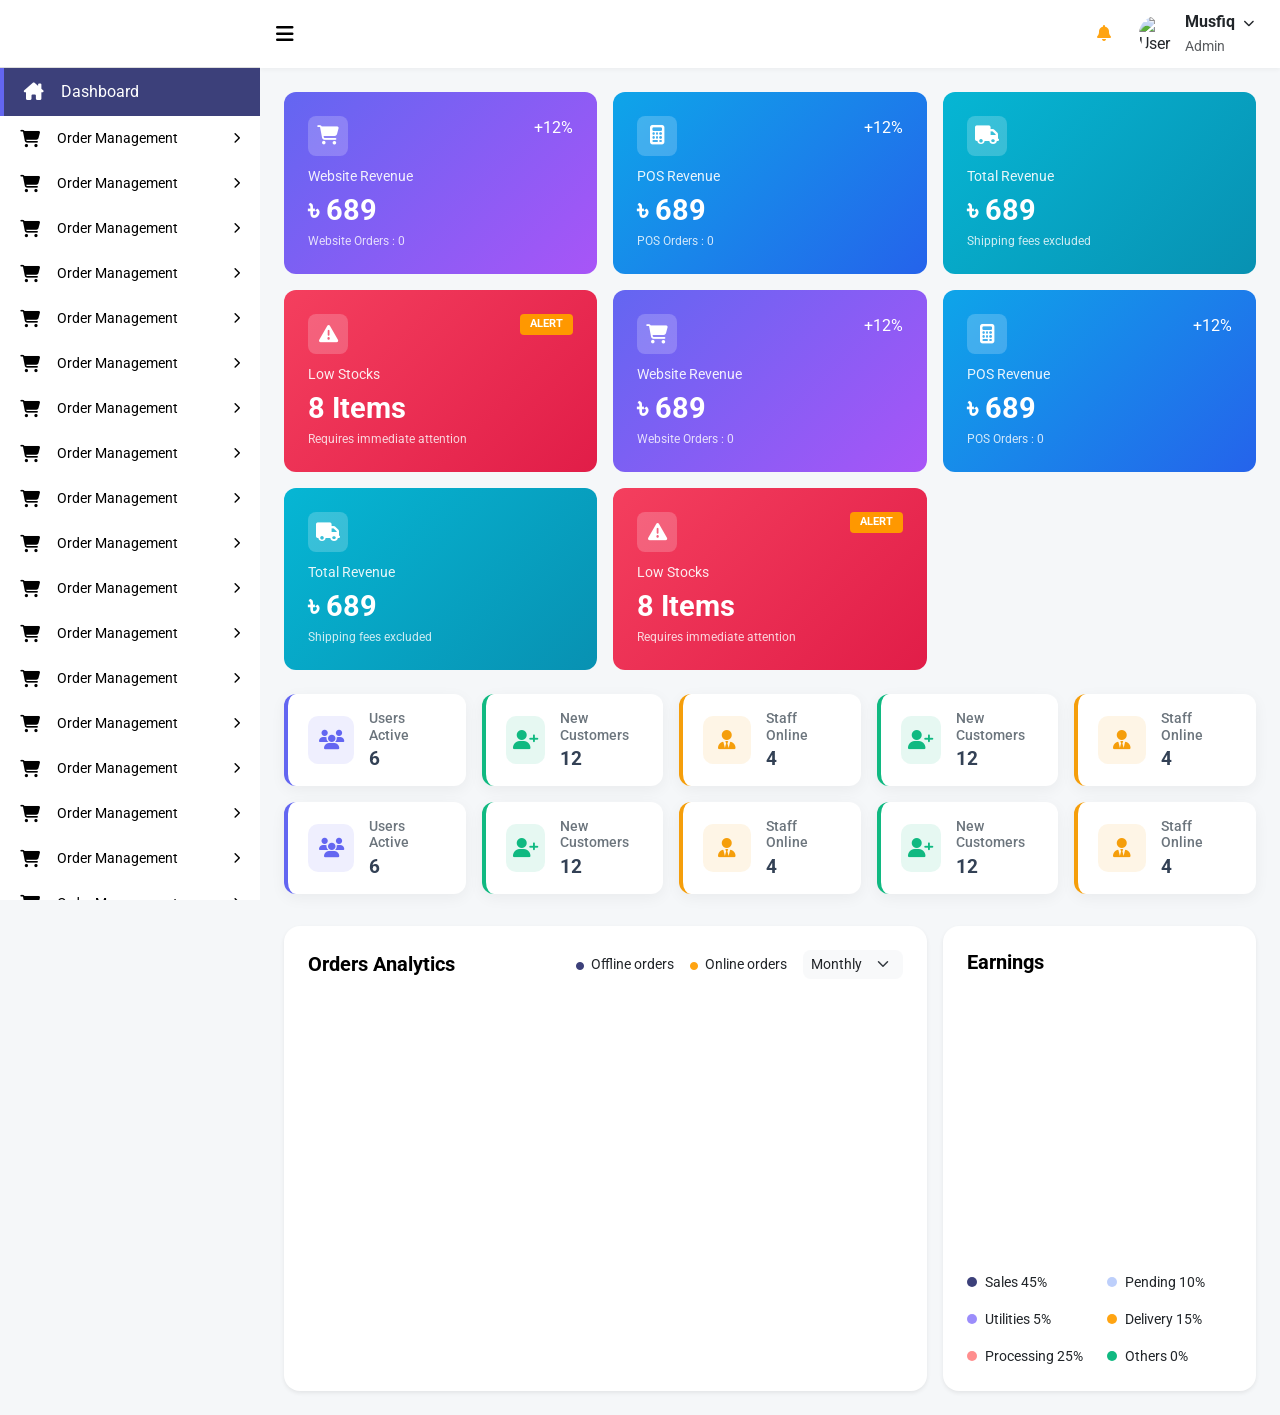
==== commit 9529f405: "dashboard done" ====
--- a/index.html
+++ b/index.html
@@ -7,7 +7,19 @@
     <title>Premium Admin Dashboard</title>
     <link href="https://cdn.jsdelivr.net/npm/bootstrap@5.3.8/dist/css/bootstrap.min.css" rel="stylesheet">
     <link rel="stylesheet" href="https://cdnjs.cloudflare.com/ajax/libs/font-awesome/6.5.1/css/all.min.css">
+    <script src="https://cdn.jsdelivr.net/npm/chart.js"></script>
     <link rel="stylesheet" href="css/style.css">
+
+    <style>
+        body {
+            background-color: #f5f7f9;
+            font-family: 'Roboto', sans-serif;
+        }
+
+        .cursor-pointer {
+            cursor: pointer;
+        }
+    </style>
 </head>
 
 <body>
@@ -659,12 +671,86 @@
                         </div>
                     </div>
                 </div>
+
+                <div class="row mt-3 g-3">
+                    <div class="col-xl-8 col-md-12">
+                        <div class="card border-0 shadow-sm rounded-4 p-4 h-100">
+                            <div class="d-flex justify-content-between align-items-center mb-4">
+                                <div>
+                                    <h5 class="fw-bold m-0" style="color: #000;">Orders Analytics</h5>
+                                </div>
+                                <div class="d-flex align-items-center gap-3">
+                                    <div class="d-none d-sm-flex align-items-center gap-3 small">
+                                        <span><i class="fa-solid fa-circle me-1"
+                                                style="color: #3C407A; font-size: 8px;"></i> Offline orders</span>
+                                        <span><i class="fa-solid fa-circle me-1"
+                                                style="color: #FFA412; font-size: 8px;"></i> Online orders</span>
+                                    </div>
+                                    <select class="form-select form-select-sm border-0 bg-light rounded-3"
+                                        style="width: 100px;">
+                                        <option>Monthly</option>
+                                        <option>Weekly</option>
+                                    </select>
+                                </div>
+                            </div>
+
+                            <div class="position-relative" style="height: 350px;">
+                                <canvas id="ordersChart"></canvas>
+                            </div>
+                        </div>
+                    </div>
+                    <div class="col-xl-4 col-md-12">
+                        <div class="card border-0 shadow-sm rounded-4 p-4 h-100">
+                            <div class="d-flex justify-content-between align-items-center mb-4">
+                                <h5 class="fw-bold m-0" style="color: #000;">Earnings</h5>
+                            </div>
+
+                            <div class="position-relative mb-4" style="height: 250px;">
+                                <canvas id="earningsChart"></canvas>
+                            </div>
+
+                            <div class="row g-3">
+                                <div class="col-6 d-flex align-items-center small">
+                                    <span class="badge rounded-circle me-2"
+                                        style="background: #3C407A; width: 10px; height: 10px; padding: 0;"> </span>
+                                    Sales 45%
+                                </div>
+                                <div class="col-6 d-flex align-items-center small">
+                                    <span class="badge rounded-circle me-2"
+                                        style="background: #BDCFFB; width: 10px; height: 10px; padding: 0;"> </span>
+                                    Pending 10%
+                                </div>
+                                <div class="col-6 d-flex align-items-center small">
+                                    <span class="badge rounded-circle me-2"
+                                        style="background: #9B8DFB; width: 10px; height: 10px; padding: 0;"> </span>
+                                    Utilities 5%
+                                </div>
+                                <div class="col-6 d-flex align-items-center small">
+                                    <span class="badge rounded-circle me-2"
+                                        style="background: #FFA412; width: 10px; height: 10px; padding: 0;"> </span>
+                                    Delivery 15%
+                                </div>
+                                <div class="col-6 d-flex align-items-center small">
+                                    <span class="badge rounded-circle me-2"
+                                        style="background: #FF8E8E; width: 10px; height: 10px; padding: 0;"> </span>
+                                    Processing 25%
+                                </div>
+                                <div class="col-6 d-flex align-items-center small">
+                                    <span class="badge rounded-circle me-2"
+                                        style="background: #10B981; width: 10px; height: 10px; padding: 0;"> </span>
+                                    Others 0%
+                                </div>
+                            </div>
+                        </div>
+                    </div>
+                </div>
             </div>
         </main>
     </div>
 
     <script src="https://cdn.jsdelivr.net/npm/@popperjs/core@2.11.8/dist/umd/popper.min.js"></script>
     <script src="https://cdn.jsdelivr.net/npm/bootstrap@5.3.8/dist/js/bootstrap.min.js"></script>
+    <script src="https://cdnjs.cloudflare.com"></script>
     <script src="js/main.js"></script>
 </body>
 
--- a/css/style.css
+++ b/css/style.css
@@ -429,7 +429,6 @@
     margin-top: 5px;
 }
 
-/* --- Card Colors (As per image) --- */
 .single_card.card-purple { background: linear-gradient(135deg, #6366f1, #a855f7); }
 .single_card.card-blue   { background: linear-gradient(135deg, #0ea5e9, #2563eb); }
 .single_card.card-cyan   { background: linear-gradient(135deg, #06b6d4, #0891b2); }
@@ -439,7 +438,6 @@
 .single_card.card-green  { background: linear-gradient(135deg, #10b981, #059669); }
 .single_card.card-indigo { background: linear-gradient(135deg, #4f46e5, #3730a3); }
 
-/* --- Alert Badge for Low Stock --- */
 .single_card .alert-tag {
     background: #ff9800;
     color: #fff;
@@ -450,7 +448,6 @@
     text-transform: uppercase;
 }
 
-/* --- Small White Cards (Bottom Row) --- */
 .single_card.small-stat-card {
     background: #fff;
     padding: 1.25rem;
@@ -479,7 +476,6 @@
 
 
 
-/* --- Small Stat Card Premium Design --- */
 .small-stat-card {
     background: #fff;
     padding: 1rem 1.25rem;
@@ -493,7 +489,7 @@
     align-items: center;
     -webkit-box-shadow: 0 4px 15px rgba(0, 0, 0, 0.05);
     box-shadow: 0 4px 15px rgba(0, 0, 0, 0.05);
-    border-left: 4px solid var(--primary); /* ডিফল্ট কালার */
+    border-left: 4px solid var(--primary); 
     -webkit-transition: var(--transition-smooth);
     -o-transition: var(--transition-smooth);
     transition: var(--transition-smooth);
@@ -509,7 +505,6 @@
     box-shadow: 0 8px 20px rgba(0, 0, 0, 0.08);
 }
 
-/* আইকন বক্সের ডিজাইন */
 .small-stat-card .icon-box {
     width: 48px;
     height: 48px;
@@ -531,7 +526,6 @@
     transition: var(--transition-smooth);
 }
 
-/* টেক্সট ইনফরমেশন */
 .small-stat-card .info p {
     margin: 0;
     color: #6c757d;
@@ -547,8 +541,10 @@
     font-size: 1.2rem;
 }
 
-/* আইকন কালার ভেরিয়েশন (Soft Backgrounds) */
 .icon-purple { background-color: rgba(99, 102, 241, 0.1); color: #6366f1; }
 .icon-success { background-color: rgba(16, 185, 129, 0.1); color: #10b981; }
 .icon-warning { background-color: rgba(245, 158, 11, 0.1); color: #f59e0b; }
-.icon-info    { background-color: rgba(14, 165, 233, 0.1); color: #0ea5e9; }+.icon-info    { background-color: rgba(14, 165, 233, 0.1); color: #0ea5e9; }
+
+
+
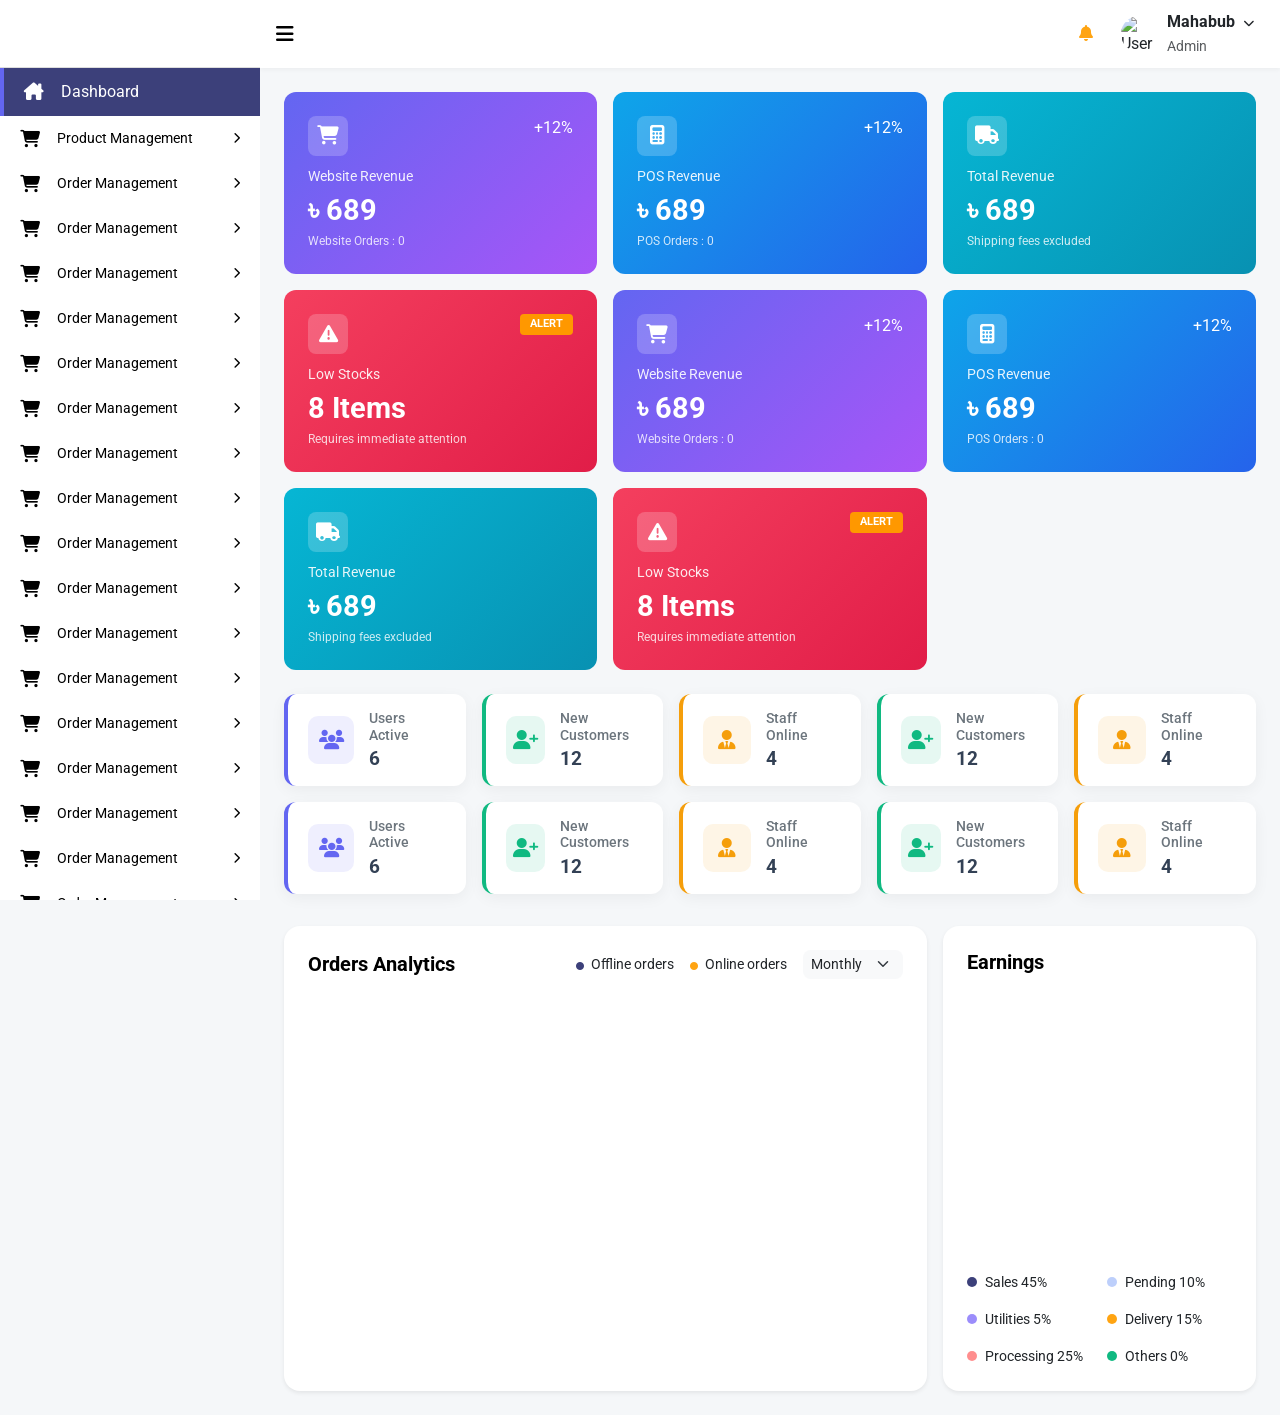
==== commit 15150cad: "dashboard done" ====
--- a/index.html
+++ b/index.html
@@ -1,757 +1,870 @@
-<!DOCTYPE html>
+<!doctype html>
 <html lang="en">
-
-<head>
-    <meta charset="UTF-8">
-    <meta name="viewport" content="width=device-width, initial-scale=1.0">
+  <head>
+    <meta charset="UTF-8" />
+    <meta name="viewport" content="width=device-width, initial-scale=1.0" />
     <title>Premium Admin Dashboard</title>
-    <link href="https://cdn.jsdelivr.net/npm/bootstrap@5.3.8/dist/css/bootstrap.min.css" rel="stylesheet">
-    <link rel="stylesheet" href="https://cdnjs.cloudflare.com/ajax/libs/font-awesome/6.5.1/css/all.min.css">
+    <link
+      href="https://cdn.jsdelivr.net/npm/bootstrap@5.3.8/dist/css/bootstrap.min.css"
+      rel="stylesheet"
+    />
+    <link
+      rel="stylesheet"
+      href="https://cdnjs.cloudflare.com/ajax/libs/font-awesome/6.5.1/css/all.min.css"
+    />
     <script src="https://cdn.jsdelivr.net/npm/chart.js"></script>
-    <link rel="stylesheet" href="css/style.css">
+    <link rel="stylesheet" href="css/style.css" />
 
     <style>
-        body {
-            background-color: #f5f7f9;
-            font-family: 'Roboto', sans-serif;
-        }
-
-        .cursor-pointer {
-            cursor: pointer;
-        }
+      body {
+        background-color: #f5f7f9;
+        font-family: "Roboto", sans-serif;
+      }
+
+      .cursor-pointer {
+        cursor: pointer;
+      }
     </style>
-</head>
-
-<body>
-
+  </head>
+
+  <body>
     <div class="page">
-        <header class="app-header sticky d-flex align-items-center justify-content-between px-3">
-            <div class="header-left d-flex align-items-center">
-                <button class="btn-toggle-sidebar" id="sidebar-toggle">
-                    <i class="fa fa-bars" id="toggle-icon"></i>
-                </button>
-            </div>
-
-            <div class="header-right d-flex align-items-center">
-                <div class="notification-bell me-3">
-                    <i class="fa-solid fa-bell"></i>
-                    <span class="badge"></span>
-                </div>
-                <div class="user-profile dropdown">
-                    <div class="profile-toggle d-flex align-items-center" id="profileDropdown"
-                        onclick="toggleProfileMenu(event)">
-                        <img src="https://preview.sprukomarket.com/html/bootstrap/zeno/dist/assets/images/faces/15.jpg"
-                            class="rounded-circle user-img" alt="User">
-                        <div class="text-start ms-2 d-none d-md-block">
-                            <p class="m-0 fw-bold user-name">Musfiq <i
-                                    class="fa-solid fa-chevron-down ms-1 dropdown-arrow"></i></p>
-                            <small class="text-muted">Admin</small>
-                        </div>
+      <header
+        class="app-header sticky d-flex align-items-center justify-content-between px-3"
+      >
+        <div class="header-left d-flex align-items-center">
+          <button class="btn-toggle-sidebar" id="sidebar-toggle">
+            <i class="fa fa-bars" id="toggle-icon"></i>
+          </button>
+        </div>
+
+        <div class="header-right d-flex align-items-center">
+          <div class="notification-bell me-3">
+            <i class="fa-solid fa-bell"></i>
+            <span class="badge"></span>
+          </div>
+          <div class="user-profile dropdown">
+            <div
+              class="profile-toggle d-flex align-items-center"
+              id="profileDropdown"
+              onclick="toggleProfileMenu(event)"
+            >
+              <img
+                src="https://classicit.com.bd/images/team/20260218022233F0kxgc.webp"
+                class="rounded-circle user-img"
+                alt="User"
+              />
+              <div class="text-start ms-2 d-none d-md-block">
+                <p class="m-0 fw-bold user-name">
+                  Mahabub
+                  <i class="fa-solid fa-chevron-down ms-1 dropdown-arrow"></i>
+                </p>
+                <small class="text-muted">Admin</small>
+              </div>
+            </div>
+
+            <ul class="dropdown-menu-custom" id="profileMenu">
+              <li>
+                <a href="#"
+                  ><i class="fa-solid fa-user-gear text-primary"></i> Manage
+                  Account</a
+                >
+              </li>
+              <li>
+                <a href="#"
+                  ><i class="fa-solid fa-key text-pink"></i> Change Password</a
+                >
+              </li>
+              <li class="border-top">
+                <a href="#"
+                  ><i class="fa-solid fa-right-from-bracket text-danger"></i>
+                  Log out</a
+                >
+              </li>
+            </ul>
+          </div>
+        </div>
+      </header>
+
+      <aside class="app-sidebar" id="app-sidebar">
+        <div class="sidebar-header">
+          <a href="" class="logo"
+            ><img
+              src="https://najmulhasanbd.github.io/suitcasefrontend/images/logo.webp"
+              class="w-full"
+              alt=""
+          /></a>
+        </div>
+
+        <div class="sidebar-content">
+          <ul class="nav-list">
+            <li class="nav-item active">
+              <a href=""
+                ><i class="fa-solid fa-house-chimney"></i>
+                <span>Dashboard</span></a
+              >
+            </li>
+
+            <li class="nav-item has-dropdown">
+              <div class="dropdown-header">
+                <i class="fa-solid fa-cart-shopping"></i>
+                <span>Product Management</span>
+                <i class="fa-solid fa-chevron-right arrow"></i>
+              </div>
+              <ul class="submenu">
+                <li><a href="product.html">Product List</a></li>
+                <li><a href="product-add.html">Add Product</a></li>
+              </ul>
+            </li>
+            <li class="nav-item has-dropdown">
+              <div class="dropdown-header">
+                <i class="fa-solid fa-cart-shopping"></i>
+                <span>Order Management</span>
+                <i class="fa-solid fa-chevron-right arrow"></i>
+              </div>
+              <ul class="submenu">
+                <li><a href="">All Orders</a></li>
+                <li><a href="">Pending Orders</a></li>
+                <li><a href="">Refunds</a></li>
+              </ul>
+            </li>
+            <li class="nav-item has-dropdown">
+              <div class="dropdown-header">
+                <i class="fa-solid fa-cart-shopping"></i>
+                <span>Order Management</span>
+                <i class="fa-solid fa-chevron-right arrow"></i>
+              </div>
+              <ul class="submenu">
+                <li><a href="">All Orders</a></li>
+                <li><a href="">Pending Orders</a></li>
+                <li><a href="">Refunds</a></li>
+              </ul>
+            </li>
+            <li class="nav-item has-dropdown">
+              <div class="dropdown-header">
+                <i class="fa-solid fa-cart-shopping"></i>
+                <span>Order Management</span>
+                <i class="fa-solid fa-chevron-right arrow"></i>
+              </div>
+              <ul class="submenu">
+                <li><a href="">All Orders</a></li>
+                <li><a href="">Pending Orders</a></li>
+                <li><a href="">Refunds</a></li>
+              </ul>
+            </li>
+            <li class="nav-item has-dropdown">
+              <div class="dropdown-header">
+                <i class="fa-solid fa-cart-shopping"></i>
+                <span>Order Management</span>
+                <i class="fa-solid fa-chevron-right arrow"></i>
+              </div>
+              <ul class="submenu">
+                <li><a href="">All Orders</a></li>
+                <li><a href="">Pending Orders</a></li>
+                <li><a href="">Refunds</a></li>
+              </ul>
+            </li>
+            <li class="nav-item has-dropdown">
+              <div class="dropdown-header">
+                <i class="fa-solid fa-cart-shopping"></i>
+                <span>Order Management</span>
+                <i class="fa-solid fa-chevron-right arrow"></i>
+              </div>
+              <ul class="submenu">
+                <li><a href="">All Orders</a></li>
+                <li><a href="">Pending Orders</a></li>
+                <li><a href="">Refunds</a></li>
+              </ul>
+            </li>
+            <li class="nav-item has-dropdown">
+              <div class="dropdown-header">
+                <i class="fa-solid fa-cart-shopping"></i>
+                <span>Order Management</span>
+                <i class="fa-solid fa-chevron-right arrow"></i>
+              </div>
+              <ul class="submenu">
+                <li><a href="">All Orders</a></li>
+                <li><a href="">Pending Orders</a></li>
+                <li><a href="">Refunds</a></li>
+              </ul>
+            </li>
+            <li class="nav-item has-dropdown">
+              <div class="dropdown-header">
+                <i class="fa-solid fa-cart-shopping"></i>
+                <span>Order Management</span>
+                <i class="fa-solid fa-chevron-right arrow"></i>
+              </div>
+              <ul class="submenu">
+                <li><a href="">All Orders</a></li>
+                <li><a href="">Pending Orders</a></li>
+                <li><a href="">Refunds</a></li>
+              </ul>
+            </li>
+            <li class="nav-item has-dropdown">
+              <div class="dropdown-header">
+                <i class="fa-solid fa-cart-shopping"></i>
+                <span>Order Management</span>
+                <i class="fa-solid fa-chevron-right arrow"></i>
+              </div>
+              <ul class="submenu">
+                <li><a href="">All Orders</a></li>
+                <li><a href="">Pending Orders</a></li>
+                <li><a href="">Refunds</a></li>
+              </ul>
+            </li>
+            <li class="nav-item has-dropdown">
+              <div class="dropdown-header">
+                <i class="fa-solid fa-cart-shopping"></i>
+                <span>Order Management</span>
+                <i class="fa-solid fa-chevron-right arrow"></i>
+              </div>
+              <ul class="submenu">
+                <li><a href="">All Orders</a></li>
+                <li><a href="">Pending Orders</a></li>
+                <li><a href="">Refunds</a></li>
+              </ul>
+            </li>
+            <li class="nav-item has-dropdown">
+              <div class="dropdown-header">
+                <i class="fa-solid fa-cart-shopping"></i>
+                <span>Order Management</span>
+                <i class="fa-solid fa-chevron-right arrow"></i>
+              </div>
+              <ul class="submenu">
+                <li><a href="">All Orders</a></li>
+                <li><a href="">Pending Orders</a></li>
+                <li><a href="">Refunds</a></li>
+              </ul>
+            </li>
+            <li class="nav-item has-dropdown">
+              <div class="dropdown-header">
+                <i class="fa-solid fa-cart-shopping"></i>
+                <span>Order Management</span>
+                <i class="fa-solid fa-chevron-right arrow"></i>
+              </div>
+              <ul class="submenu">
+                <li><a href="">All Orders</a></li>
+                <li><a href="">Pending Orders</a></li>
+                <li><a href="">Refunds</a></li>
+              </ul>
+            </li>
+            <li class="nav-item has-dropdown">
+              <div class="dropdown-header">
+                <i class="fa-solid fa-cart-shopping"></i>
+                <span>Order Management</span>
+                <i class="fa-solid fa-chevron-right arrow"></i>
+              </div>
+              <ul class="submenu">
+                <li><a href="">All Orders</a></li>
+                <li><a href="">Pending Orders</a></li>
+                <li><a href="">Refunds</a></li>
+              </ul>
+            </li>
+            <li class="nav-item has-dropdown">
+              <div class="dropdown-header">
+                <i class="fa-solid fa-cart-shopping"></i>
+                <span>Order Management</span>
+                <i class="fa-solid fa-chevron-right arrow"></i>
+              </div>
+              <ul class="submenu">
+                <li><a href="">All Orders</a></li>
+                <li><a href="">Pending Orders</a></li>
+                <li><a href="">Refunds</a></li>
+              </ul>
+            </li>
+            <li class="nav-item has-dropdown">
+              <div class="dropdown-header">
+                <i class="fa-solid fa-cart-shopping"></i>
+                <span>Order Management</span>
+                <i class="fa-solid fa-chevron-right arrow"></i>
+              </div>
+              <ul class="submenu">
+                <li><a href="">All Orders</a></li>
+                <li><a href="">Pending Orders</a></li>
+                <li><a href="">Refunds</a></li>
+              </ul>
+            </li>
+            <li class="nav-item has-dropdown">
+              <div class="dropdown-header">
+                <i class="fa-solid fa-cart-shopping"></i>
+                <span>Order Management</span>
+                <i class="fa-solid fa-chevron-right arrow"></i>
+              </div>
+              <ul class="submenu">
+                <li><a href="">All Orders</a></li>
+                <li><a href="">Pending Orders</a></li>
+                <li><a href="">Refunds</a></li>
+              </ul>
+            </li>
+            <li class="nav-item has-dropdown">
+              <div class="dropdown-header">
+                <i class="fa-solid fa-cart-shopping"></i>
+                <span>Order Management</span>
+                <i class="fa-solid fa-chevron-right arrow"></i>
+              </div>
+              <ul class="submenu">
+                <li><a href="">All Orders</a></li>
+                <li><a href="">Pending Orders</a></li>
+                <li><a href="">Refunds</a></li>
+              </ul>
+            </li>
+            <li class="nav-item has-dropdown">
+              <div class="dropdown-header">
+                <i class="fa-solid fa-cart-shopping"></i>
+                <span>Order Management</span>
+                <i class="fa-solid fa-chevron-right arrow"></i>
+              </div>
+              <ul class="submenu">
+                <li><a href="">All Orders</a></li>
+                <li><a href="">Pending Orders</a></li>
+                <li><a href="">Refunds</a></li>
+              </ul>
+            </li>
+            <li class="nav-item has-dropdown">
+              <div class="dropdown-header">
+                <i class="fa-solid fa-cart-shopping"></i>
+                <span>Order Management</span>
+                <i class="fa-solid fa-chevron-right arrow"></i>
+              </div>
+              <ul class="submenu">
+                <li><a href="">All Orders</a></li>
+                <li><a href="">Pending Orders</a></li>
+                <li><a href="">Refunds</a></li>
+              </ul>
+            </li>
+            <li class="nav-item has-dropdown">
+              <div class="dropdown-header">
+                <i class="fa-solid fa-cart-shopping"></i>
+                <span>Order Management</span>
+                <i class="fa-solid fa-chevron-right arrow"></i>
+              </div>
+              <ul class="submenu">
+                <li><a href="">All Orders</a></li>
+                <li><a href="">Pending Orders</a></li>
+                <li><a href="">Refunds</a></li>
+              </ul>
+            </li>
+            <li class="nav-item has-dropdown">
+              <div class="dropdown-header">
+                <i class="fa-solid fa-cart-shopping"></i>
+                <span>Order Management</span>
+                <i class="fa-solid fa-chevron-right arrow"></i>
+              </div>
+              <ul class="submenu">
+                <li><a href="">All Orders</a></li>
+                <li><a href="">Pending Orders</a></li>
+                <li><a href="">Refunds</a></li>
+              </ul>
+            </li>
+            <li class="nav-item has-dropdown">
+              <div class="dropdown-header">
+                <i class="fa-solid fa-cart-shopping"></i>
+                <span>Order Management</span>
+                <i class="fa-solid fa-chevron-right arrow"></i>
+              </div>
+              <ul class="submenu">
+                <li><a href="">All Orders</a></li>
+                <li><a href="">Pending Orders</a></li>
+                <li><a href="">Refunds</a></li>
+              </ul>
+            </li>
+            <li class="nav-item has-dropdown">
+              <div class="dropdown-header">
+                <i class="fa-solid fa-cart-shopping"></i>
+                <span>Order Management</span>
+                <i class="fa-solid fa-chevron-right arrow"></i>
+              </div>
+              <ul class="submenu">
+                <li><a href="">All Orders</a></li>
+                <li><a href="">Pending Orders</a></li>
+                <li><a href="">Refunds</a></li>
+              </ul>
+            </li>
+            <li class="nav-item has-dropdown">
+              <div class="dropdown-header">
+                <i class="fa-solid fa-cart-shopping"></i>
+                <span>Order Management</span>
+                <i class="fa-solid fa-chevron-right arrow"></i>
+              </div>
+              <ul class="submenu">
+                <li><a href="">All Orders</a></li>
+                <li><a href="">Pending Orders</a></li>
+                <li><a href="">Refunds</a></li>
+              </ul>
+            </li>
+            <li class="nav-item has-dropdown">
+              <div class="dropdown-header">
+                <i class="fa-solid fa-cart-shopping"></i>
+                <span>Order Management</span>
+                <i class="fa-solid fa-chevron-right arrow"></i>
+              </div>
+              <ul class="submenu">
+                <li><a href="">All Orders</a></li>
+                <li><a href="">Pending Orders</a></li>
+                <li><a href="">Refunds</a></li>
+              </ul>
+            </li>
+            <li class="nav-item has-dropdown">
+              <div class="dropdown-header">
+                <i class="fa-solid fa-cart-shopping"></i>
+                <span>Order Management</span>
+                <i class="fa-solid fa-chevron-right arrow"></i>
+              </div>
+              <ul class="submenu">
+                <li><a href="">All Orders</a></li>
+                <li><a href="">Pending Orders</a></li>
+                <li><a href="">Refunds</a></li>
+              </ul>
+            </li>
+            <li class="nav-item has-dropdown">
+              <div class="dropdown-header">
+                <i class="fa-solid fa-cart-shopping"></i>
+                <span>Order Management</span>
+                <i class="fa-solid fa-chevron-right arrow"></i>
+              </div>
+              <ul class="submenu">
+                <li><a href="">All Orders</a></li>
+                <li><a href="">Pending Orders</a></li>
+                <li><a href="">Refunds</a></li>
+              </ul>
+            </li>
+            <li class="nav-item has-dropdown">
+              <div class="dropdown-header">
+                <i class="fa-solid fa-cart-shopping"></i>
+                <span>Order Management</span>
+                <i class="fa-solid fa-chevron-right arrow"></i>
+              </div>
+              <ul class="submenu">
+                <li><a href="">All Orders</a></li>
+                <li><a href="">Pending Orders</a></li>
+                <li><a href="">Refunds</a></li>
+              </ul>
+            </li>
+            <li class="nav-item has-dropdown">
+              <div class="dropdown-header">
+                <i class="fa-solid fa-cart-shopping"></i>
+                <span>Order Management</span>
+                <i class="fa-solid fa-chevron-right arrow"></i>
+              </div>
+              <ul class="submenu">
+                <li><a href="">All Orders</a></li>
+                <li><a href="">Pending Orders</a></li>
+                <li><a href="">Refunds</a></li>
+              </ul>
+            </li>
+            <li class="nav-item has-dropdown">
+              <div class="dropdown-header">
+                <i class="fa-solid fa-cart-shopping"></i>
+                <span>Order Management</span>
+                <i class="fa-solid fa-chevron-right arrow"></i>
+              </div>
+              <ul class="submenu">
+                <li><a href="">All Orders</a></li>
+                <li><a href="">Pending Orders</a></li>
+                <li><a href="">Refunds</a></li>
+              </ul>
+            </li>
+          </ul>
+        </div>
+      </aside>
+
+      <main class="main-content app-content">
+        <div class="container-fluid p-4">
+          <div class="row g-3 mb-4">
+            <div class="col-xxl-3 col-xl-4 col-md-6 col-sm-6">
+              <div class="single_card stat-card card-purple">
+                <div class="d-flex justify-content-between align-items-start">
+                  <div class="icon-wrapper">
+                    <i class="fa-solid fa-cart-shopping"></i>
+                  </div>
+                  <span class="trend-badge">+12%</span>
+                </div>
+                <div>
+                  <p>Website Revenue</p>
+                  <h3>৳ 689</h3>
+                  <div class="footer-text">Website Orders : 0</div>
+                </div>
+              </div>
+            </div>
+
+            <div class="col-xxl-3 col-xl-4 col-md-6 col-sm-6">
+              <div class="single_card stat-card card-blue">
+                <div class="d-flex justify-content-between align-items-start">
+                  <div class="icon-wrapper">
+                    <i class="fa-solid fa-calculator"></i>
+                  </div>
+                  <span class="trend-badge">+12%</span>
+                </div>
+                <div>
+                  <p>POS Revenue</p>
+                  <h3>৳ 689</h3>
+                  <div class="footer-text">POS Orders : 0</div>
+                </div>
+              </div>
+            </div>
+
+            <div class="col-xxl-3 col-xl-4 col-md-6 col-sm-6">
+              <div class="single_card stat-card card-cyan">
+                <div class="d-flex justify-content-between align-items-start">
+                  <div class="icon-wrapper">
+                    <i class="fa-solid fa-truck"></i>
+                  </div>
+                </div>
+                <div>
+                  <p>Total Revenue</p>
+                  <h3>৳ 689</h3>
+                  <div class="footer-text">Shipping fees excluded</div>
+                </div>
+              </div>
+            </div>
+
+            <div class="col-xxl-3 col-xl-4 col-md-6 col-sm-6">
+              <div class="single_card stat-card card-pink">
+                <div class="d-flex justify-content-between align-items-start">
+                  <div class="icon-wrapper">
+                    <i class="fa-solid fa-triangle-exclamation"></i>
+                  </div>
+                  <span class="alert-tag">Alert</span>
+                </div>
+                <div>
+                  <p>Low Stocks</p>
+                  <h3>8 Items</h3>
+                  <div class="footer-text">Requires immediate attention</div>
+                </div>
+              </div>
+            </div>
+            <div class="col-xxl-3 col-xl-4 col-md-6 col-sm-6">
+              <div class="single_card stat-card card-purple">
+                <div class="d-flex justify-content-between align-items-start">
+                  <div class="icon-wrapper">
+                    <i class="fa-solid fa-cart-shopping"></i>
+                  </div>
+                  <span class="trend-badge">+12%</span>
+                </div>
+                <div>
+                  <p>Website Revenue</p>
+                  <h3>৳ 689</h3>
+                  <div class="footer-text">Website Orders : 0</div>
+                </div>
+              </div>
+            </div>
+
+            <div class="col-xxl-3 col-xl-4 col-md-6 col-sm-6">
+              <div class="single_card stat-card card-blue">
+                <div class="d-flex justify-content-between align-items-start">
+                  <div class="icon-wrapper">
+                    <i class="fa-solid fa-calculator"></i>
+                  </div>
+                  <span class="trend-badge">+12%</span>
+                </div>
+                <div>
+                  <p>POS Revenue</p>
+                  <h3>৳ 689</h3>
+                  <div class="footer-text">POS Orders : 0</div>
+                </div>
+              </div>
+            </div>
+
+            <div class="col-xxl-3 col-xl-4 col-md-6 col-sm-6">
+              <div class="single_card stat-card card-cyan">
+                <div class="d-flex justify-content-between align-items-start">
+                  <div class="icon-wrapper">
+                    <i class="fa-solid fa-truck"></i>
+                  </div>
+                </div>
+                <div>
+                  <p>Total Revenue</p>
+                  <h3>৳ 689</h3>
+                  <div class="footer-text">Shipping fees excluded</div>
+                </div>
+              </div>
+            </div>
+
+            <div class="col-xxl-3 col-xl-4 col-md-6 col-sm-6">
+              <div class="single_card stat-card card-pink">
+                <div class="d-flex justify-content-between align-items-start">
+                  <div class="icon-wrapper">
+                    <i class="fa-solid fa-triangle-exclamation"></i>
+                  </div>
+                  <span class="alert-tag">Alert</span>
+                </div>
+                <div>
+                  <p>Low Stocks</p>
+                  <h3>8 Items</h3>
+                  <div class="footer-text">Requires immediate attention</div>
+                </div>
+              </div>
+            </div>
+          </div>
+
+          <div
+            class="row row-cols-1 row-cols-sm-2 row-cols-md-3 row-cols-xl-5 g-3"
+          >
+            <div class="col">
+              <div class="small-stat-card" style="border-left-color: #6366f1">
+                <div class="icon-box icon-purple">
+                  <i class="fa-solid fa-users"></i>
+                </div>
+                <div class="info">
+                  <p>Users Active</p>
+                  <h4>6</h4>
+                </div>
+              </div>
+            </div>
+
+            <div class="col">
+              <div class="small-stat-card" style="border-left-color: #10b981">
+                <div class="icon-box icon-success">
+                  <i class="fa-solid fa-user-plus"></i>
+                </div>
+                <div class="info">
+                  <p>New Customers</p>
+                  <h4>12</h4>
+                </div>
+              </div>
+            </div>
+
+            <div class="col">
+              <div class="small-stat-card" style="border-left-color: #f59e0b">
+                <div class="icon-box icon-warning">
+                  <i class="fa-solid fa-user-tie"></i>
+                </div>
+                <div class="info">
+                  <p>Staff Online</p>
+                  <h4>4</h4>
+                </div>
+              </div>
+            </div>
+            <div class="col">
+              <div class="small-stat-card" style="border-left-color: #10b981">
+                <div class="icon-box icon-success">
+                  <i class="fa-solid fa-user-plus"></i>
+                </div>
+                <div class="info">
+                  <p>New Customers</p>
+                  <h4>12</h4>
+                </div>
+              </div>
+            </div>
+
+            <div class="col">
+              <div class="small-stat-card" style="border-left-color: #f59e0b">
+                <div class="icon-box icon-warning">
+                  <i class="fa-solid fa-user-tie"></i>
+                </div>
+                <div class="info">
+                  <p>Staff Online</p>
+                  <h4>4</h4>
+                </div>
+              </div>
+            </div>
+            <div class="col">
+              <div class="small-stat-card" style="border-left-color: #6366f1">
+                <div class="icon-box icon-purple">
+                  <i class="fa-solid fa-users"></i>
+                </div>
+                <div class="info">
+                  <p>Users Active</p>
+                  <h4>6</h4>
+                </div>
+              </div>
+            </div>
+
+            <div class="col">
+              <div class="small-stat-card" style="border-left-color: #10b981">
+                <div class="icon-box icon-success">
+                  <i class="fa-solid fa-user-plus"></i>
+                </div>
+                <div class="info">
+                  <p>New Customers</p>
+                  <h4>12</h4>
+                </div>
+              </div>
+            </div>
+
+            <div class="col">
+              <div class="small-stat-card" style="border-left-color: #f59e0b">
+                <div class="icon-box icon-warning">
+                  <i class="fa-solid fa-user-tie"></i>
+                </div>
+                <div class="info">
+                  <p>Staff Online</p>
+                  <h4>4</h4>
+                </div>
+              </div>
+            </div>
+            <div class="col">
+              <div class="small-stat-card" style="border-left-color: #10b981">
+                <div class="icon-box icon-success">
+                  <i class="fa-solid fa-user-plus"></i>
+                </div>
+                <div class="info">
+                  <p>New Customers</p>
+                  <h4>12</h4>
+                </div>
+              </div>
+            </div>
+
+            <div class="col">
+              <div class="small-stat-card" style="border-left-color: #f59e0b">
+                <div class="icon-box icon-warning">
+                  <i class="fa-solid fa-user-tie"></i>
+                </div>
+                <div class="info">
+                  <p>Staff Online</p>
+                  <h4>4</h4>
+                </div>
+              </div>
+            </div>
+          </div>
+
+          <div class="row mt-3 g-3">
+            <div class="col-xl-8 col-md-12">
+              <div class="card border-0 shadow-sm rounded-4 p-4 h-100">
+                <div
+                  class="d-flex justify-content-between align-items-center mb-4"
+                >
+                  <div>
+                    <h5 class="fw-bold m-0" style="color: #000">
+                      Orders Analytics
+                    </h5>
+                  </div>
+                  <div class="d-flex align-items-center gap-3">
+                    <div
+                      class="d-none d-sm-flex align-items-center gap-3 small"
+                    >
+                      <span
+                        ><i
+                          class="fa-solid fa-circle me-1"
+                          style="color: #3c407a; font-size: 8px"
+                        ></i>
+                        Offline orders</span
+                      >
+                      <span
+                        ><i
+                          class="fa-solid fa-circle me-1"
+                          style="color: #ffa412; font-size: 8px"
+                        ></i>
+                        Online orders</span
+                      >
                     </div>
-
-                    <ul class="dropdown-menu-custom" id="profileMenu">
-                        <li>
-                            <a href="#"><i class="fa-solid fa-user-gear text-primary"></i> Manage Account</a>
-                        </li>
-                        <li>
-                            <a href="#"><i class="fa-solid fa-key text-pink"></i> Change Password</a>
-                        </li>
-                        <li class="border-top">
-                            <a href="#"><i class="fa-solid fa-right-from-bracket text-danger"></i> Log out</a>
-                        </li>
-                    </ul>
-                </div>
-            </div>
-        </header>
-
-        <aside class="app-sidebar" id="app-sidebar">
-            <div class="sidebar-header">
-                <a href="" class="logo"><img src="https://najmulhasanbd.github.io/suitcasefrontend/images/logo.webp"
-                        class="w-full" alt=""></a>
-            </div>
-
-            <div class="sidebar-content">
-                <ul class="nav-list">
-                    <li class="nav-item active">
-                        <a href=""><i class="fa-solid fa-house-chimney"></i> <span>Dashboard</span></a>
-                    </li>
-
-                    <li class="nav-item has-dropdown">
-                        <div class="dropdown-header">
-                            <i class="fa-solid fa-cart-shopping"></i>
-                            <span>Order Management</span>
-                            <i class="fa-solid fa-chevron-right arrow"></i>
-                        </div>
-                        <ul class="submenu">
-                            <li><a href="">All Orders</a></li>
-                            <li><a href="">Pending Orders</a></li>
-                            <li><a href="">Refunds</a></li>
-                        </ul>
-                    </li>
-                    <li class="nav-item has-dropdown">
-                        <div class="dropdown-header">
-                            <i class="fa-solid fa-cart-shopping"></i>
-                            <span>Order Management</span>
-                            <i class="fa-solid fa-chevron-right arrow"></i>
-                        </div>
-                        <ul class="submenu">
-                            <li><a href="">All Orders</a></li>
-                            <li><a href="">Pending Orders</a></li>
-                            <li><a href="">Refunds</a></li>
-                        </ul>
-                    </li>
-                    <li class="nav-item has-dropdown">
-                        <div class="dropdown-header">
-                            <i class="fa-solid fa-cart-shopping"></i>
-                            <span>Order Management</span>
-                            <i class="fa-solid fa-chevron-right arrow"></i>
-                        </div>
-                        <ul class="submenu">
-                            <li><a href="">All Orders</a></li>
-                            <li><a href="">Pending Orders</a></li>
-                            <li><a href="">Refunds</a></li>
-                        </ul>
-                    </li>
-                    <li class="nav-item has-dropdown">
-                        <div class="dropdown-header">
-                            <i class="fa-solid fa-cart-shopping"></i>
-                            <span>Order Management</span>
-                            <i class="fa-solid fa-chevron-right arrow"></i>
-                        </div>
-                        <ul class="submenu">
-                            <li><a href="">All Orders</a></li>
-                            <li><a href="">Pending Orders</a></li>
-                            <li><a href="">Refunds</a></li>
-                        </ul>
-                    </li>
-                    <li class="nav-item has-dropdown">
-                        <div class="dropdown-header">
-                            <i class="fa-solid fa-cart-shopping"></i>
-                            <span>Order Management</span>
-                            <i class="fa-solid fa-chevron-right arrow"></i>
-                        </div>
-                        <ul class="submenu">
-                            <li><a href="">All Orders</a></li>
-                            <li><a href="">Pending Orders</a></li>
-                            <li><a href="">Refunds</a></li>
-                        </ul>
-                    </li>
-                    <li class="nav-item has-dropdown">
-                        <div class="dropdown-header">
-                            <i class="fa-solid fa-cart-shopping"></i>
-                            <span>Order Management</span>
-                            <i class="fa-solid fa-chevron-right arrow"></i>
-                        </div>
-                        <ul class="submenu">
-                            <li><a href="">All Orders</a></li>
-                            <li><a href="">Pending Orders</a></li>
-                            <li><a href="">Refunds</a></li>
-                        </ul>
-                    </li>
-                    <li class="nav-item has-dropdown">
-                        <div class="dropdown-header">
-                            <i class="fa-solid fa-cart-shopping"></i>
-                            <span>Order Management</span>
-                            <i class="fa-solid fa-chevron-right arrow"></i>
-                        </div>
-                        <ul class="submenu">
-                            <li><a href="">All Orders</a></li>
-                            <li><a href="">Pending Orders</a></li>
-                            <li><a href="">Refunds</a></li>
-                        </ul>
-                    </li>
-                    <li class="nav-item has-dropdown">
-                        <div class="dropdown-header">
-                            <i class="fa-solid fa-cart-shopping"></i>
-                            <span>Order Management</span>
-                            <i class="fa-solid fa-chevron-right arrow"></i>
-                        </div>
-                        <ul class="submenu">
-                            <li><a href="">All Orders</a></li>
-                            <li><a href="">Pending Orders</a></li>
-                            <li><a href="">Refunds</a></li>
-                        </ul>
-                    </li>
-                    <li class="nav-item has-dropdown">
-                        <div class="dropdown-header">
-                            <i class="fa-solid fa-cart-shopping"></i>
-                            <span>Order Management</span>
-                            <i class="fa-solid fa-chevron-right arrow"></i>
-                        </div>
-                        <ul class="submenu">
-                            <li><a href="">All Orders</a></li>
-                            <li><a href="">Pending Orders</a></li>
-                            <li><a href="">Refunds</a></li>
-                        </ul>
-                    </li>
-                    <li class="nav-item has-dropdown">
-                        <div class="dropdown-header">
-                            <i class="fa-solid fa-cart-shopping"></i>
-                            <span>Order Management</span>
-                            <i class="fa-solid fa-chevron-right arrow"></i>
-                        </div>
-                        <ul class="submenu">
-                            <li><a href="">All Orders</a></li>
-                            <li><a href="">Pending Orders</a></li>
-                            <li><a href="">Refunds</a></li>
-                        </ul>
-                    </li>
-                    <li class="nav-item has-dropdown">
-                        <div class="dropdown-header">
-                            <i class="fa-solid fa-cart-shopping"></i>
-                            <span>Order Management</span>
-                            <i class="fa-solid fa-chevron-right arrow"></i>
-                        </div>
-                        <ul class="submenu">
-                            <li><a href="">All Orders</a></li>
-                            <li><a href="">Pending Orders</a></li>
-                            <li><a href="">Refunds</a></li>
-                        </ul>
-                    </li>
-                    <li class="nav-item has-dropdown">
-                        <div class="dropdown-header">
-                            <i class="fa-solid fa-cart-shopping"></i>
-                            <span>Order Management</span>
-                            <i class="fa-solid fa-chevron-right arrow"></i>
-                        </div>
-                        <ul class="submenu">
-                            <li><a href="">All Orders</a></li>
-                            <li><a href="">Pending Orders</a></li>
-                            <li><a href="">Refunds</a></li>
-                        </ul>
-                    </li>
-                    <li class="nav-item has-dropdown">
-                        <div class="dropdown-header">
-                            <i class="fa-solid fa-cart-shopping"></i>
-                            <span>Order Management</span>
-                            <i class="fa-solid fa-chevron-right arrow"></i>
-                        </div>
-                        <ul class="submenu">
-                            <li><a href="">All Orders</a></li>
-                            <li><a href="">Pending Orders</a></li>
-                            <li><a href="">Refunds</a></li>
-                        </ul>
-                    </li>
-                    <li class="nav-item has-dropdown">
-                        <div class="dropdown-header">
-                            <i class="fa-solid fa-cart-shopping"></i>
-                            <span>Order Management</span>
-                            <i class="fa-solid fa-chevron-right arrow"></i>
-                        </div>
-                        <ul class="submenu">
-                            <li><a href="">All Orders</a></li>
-                            <li><a href="">Pending Orders</a></li>
-                            <li><a href="">Refunds</a></li>
-                        </ul>
-                    </li>
-                    <li class="nav-item has-dropdown">
-                        <div class="dropdown-header">
-                            <i class="fa-solid fa-cart-shopping"></i>
-                            <span>Order Management</span>
-                            <i class="fa-solid fa-chevron-right arrow"></i>
-                        </div>
-                        <ul class="submenu">
-                            <li><a href="">All Orders</a></li>
-                            <li><a href="">Pending Orders</a></li>
-                            <li><a href="">Refunds</a></li>
-                        </ul>
-                    </li>
-                    <li class="nav-item has-dropdown">
-                        <div class="dropdown-header">
-                            <i class="fa-solid fa-cart-shopping"></i>
-                            <span>Order Management</span>
-                            <i class="fa-solid fa-chevron-right arrow"></i>
-                        </div>
-                        <ul class="submenu">
-                            <li><a href="">All Orders</a></li>
-                            <li><a href="">Pending Orders</a></li>
-                            <li><a href="">Refunds</a></li>
-                        </ul>
-                    </li>
-                    <li class="nav-item has-dropdown">
-                        <div class="dropdown-header">
-                            <i class="fa-solid fa-cart-shopping"></i>
-                            <span>Order Management</span>
-                            <i class="fa-solid fa-chevron-right arrow"></i>
-                        </div>
-                        <ul class="submenu">
-                            <li><a href="">All Orders</a></li>
-                            <li><a href="">Pending Orders</a></li>
-                            <li><a href="">Refunds</a></li>
-                        </ul>
-                    </li>
-                    <li class="nav-item has-dropdown">
-                        <div class="dropdown-header">
-                            <i class="fa-solid fa-cart-shopping"></i>
-                            <span>Order Management</span>
-                            <i class="fa-solid fa-chevron-right arrow"></i>
-                        </div>
-                        <ul class="submenu">
-                            <li><a href="">All Orders</a></li>
-                            <li><a href="">Pending Orders</a></li>
-                            <li><a href="">Refunds</a></li>
-                        </ul>
-                    </li>
-                    <li class="nav-item has-dropdown">
-                        <div class="dropdown-header">
-                            <i class="fa-solid fa-cart-shopping"></i>
-                            <span>Order Management</span>
-                            <i class="fa-solid fa-chevron-right arrow"></i>
-                        </div>
-                        <ul class="submenu">
-                            <li><a href="">All Orders</a></li>
-                            <li><a href="">Pending Orders</a></li>
-                            <li><a href="">Refunds</a></li>
-                        </ul>
-                    </li>
-                    <li class="nav-item has-dropdown">
-                        <div class="dropdown-header">
-                            <i class="fa-solid fa-cart-shopping"></i>
-                            <span>Order Management</span>
-                            <i class="fa-solid fa-chevron-right arrow"></i>
-                        </div>
-                        <ul class="submenu">
-                            <li><a href="">All Orders</a></li>
-                            <li><a href="">Pending Orders</a></li>
-                            <li><a href="">Refunds</a></li>
-                        </ul>
-                    </li>
-                    <li class="nav-item has-dropdown">
-                        <div class="dropdown-header">
-                            <i class="fa-solid fa-cart-shopping"></i>
-                            <span>Order Management</span>
-                            <i class="fa-solid fa-chevron-right arrow"></i>
-                        </div>
-                        <ul class="submenu">
-                            <li><a href="">All Orders</a></li>
-                            <li><a href="">Pending Orders</a></li>
-                            <li><a href="">Refunds</a></li>
-                        </ul>
-                    </li>
-                    <li class="nav-item has-dropdown">
-                        <div class="dropdown-header">
-                            <i class="fa-solid fa-cart-shopping"></i>
-                            <span>Order Management</span>
-                            <i class="fa-solid fa-chevron-right arrow"></i>
-                        </div>
-                        <ul class="submenu">
-                            <li><a href="">All Orders</a></li>
-                            <li><a href="">Pending Orders</a></li>
-                            <li><a href="">Refunds</a></li>
-                        </ul>
-                    </li>
-                    <li class="nav-item has-dropdown">
-                        <div class="dropdown-header">
-                            <i class="fa-solid fa-cart-shopping"></i>
-                            <span>Order Management</span>
-                            <i class="fa-solid fa-chevron-right arrow"></i>
-                        </div>
-                        <ul class="submenu">
-                            <li><a href="">All Orders</a></li>
-                            <li><a href="">Pending Orders</a></li>
-                            <li><a href="">Refunds</a></li>
-                        </ul>
-                    </li>
-                    <li class="nav-item has-dropdown">
-                        <div class="dropdown-header">
-                            <i class="fa-solid fa-cart-shopping"></i>
-                            <span>Order Management</span>
-                            <i class="fa-solid fa-chevron-right arrow"></i>
-                        </div>
-                        <ul class="submenu">
-                            <li><a href="">All Orders</a></li>
-                            <li><a href="">Pending Orders</a></li>
-                            <li><a href="">Refunds</a></li>
-                        </ul>
-                    </li>
-                    <li class="nav-item has-dropdown">
-                        <div class="dropdown-header">
-                            <i class="fa-solid fa-cart-shopping"></i>
-                            <span>Order Management</span>
-                            <i class="fa-solid fa-chevron-right arrow"></i>
-                        </div>
-                        <ul class="submenu">
-                            <li><a href="">All Orders</a></li>
-                            <li><a href="">Pending Orders</a></li>
-                            <li><a href="">Refunds</a></li>
-                        </ul>
-                    </li>
-                    <li class="nav-item has-dropdown">
-                        <div class="dropdown-header">
-                            <i class="fa-solid fa-cart-shopping"></i>
-                            <span>Order Management</span>
-                            <i class="fa-solid fa-chevron-right arrow"></i>
-                        </div>
-                        <ul class="submenu">
-                            <li><a href="">All Orders</a></li>
-                            <li><a href="">Pending Orders</a></li>
-                            <li><a href="">Refunds</a></li>
-                        </ul>
-                    </li>
-                    <li class="nav-item has-dropdown">
-                        <div class="dropdown-header">
-                            <i class="fa-solid fa-cart-shopping"></i>
-                            <span>Order Management</span>
-                            <i class="fa-solid fa-chevron-right arrow"></i>
-                        </div>
-                        <ul class="submenu">
-                            <li><a href="">All Orders</a></li>
-                            <li><a href="">Pending Orders</a></li>
-                            <li><a href="">Refunds</a></li>
-                        </ul>
-                    </li>
-                    <li class="nav-item has-dropdown">
-                        <div class="dropdown-header">
-                            <i class="fa-solid fa-cart-shopping"></i>
-                            <span>Order Management</span>
-                            <i class="fa-solid fa-chevron-right arrow"></i>
-                        </div>
-                        <ul class="submenu">
-                            <li><a href="">All Orders</a></li>
-                            <li><a href="">Pending Orders</a></li>
-                            <li><a href="">Refunds</a></li>
-                        </ul>
-                    </li>
-                    <li class="nav-item has-dropdown">
-                        <div class="dropdown-header">
-                            <i class="fa-solid fa-cart-shopping"></i>
-                            <span>Order Management</span>
-                            <i class="fa-solid fa-chevron-right arrow"></i>
-                        </div>
-                        <ul class="submenu">
-                            <li><a href="">All Orders</a></li>
-                            <li><a href="">Pending Orders</a></li>
-                            <li><a href="">Refunds</a></li>
-                        </ul>
-                    </li>
-                    <li class="nav-item has-dropdown">
-                        <div class="dropdown-header">
-                            <i class="fa-solid fa-cart-shopping"></i>
-                            <span>Order Management</span>
-                            <i class="fa-solid fa-chevron-right arrow"></i>
-                        </div>
-                        <ul class="submenu">
-                            <li><a href="">All Orders</a></li>
-                            <li><a href="">Pending Orders</a></li>
-                            <li><a href="">Refunds</a></li>
-                        </ul>
-                    </li>
-                </ul>
-            </div>
-        </aside>
-
-        <main class="main-content app-content">
-            <div class="container-fluid p-4">
-                <div class="row g-3 mb-4">
-                    <div class="col-xxl-3 col-xl-4 col-md-6 col-sm-6">
-                        <div class="single_card stat-card card-purple">
-                            <div class="d-flex justify-content-between align-items-start">
-                                <div class="icon-wrapper"><i class="fa-solid fa-cart-shopping"></i></div>
-                                <span class="trend-badge">+12%</span>
-                            </div>
-                            <div>
-                                <p>Website Revenue</p>
-                                <h3>৳ 689</h3>
-                                <div class="footer-text">Website Orders : 0</div>
-                            </div>
-                        </div>
-                    </div>
-
-                    <div class="col-xxl-3 col-xl-4 col-md-6 col-sm-6">
-                        <div class="single_card stat-card card-blue">
-                            <div class="d-flex justify-content-between align-items-start">
-                                <div class="icon-wrapper"><i class="fa-solid fa-calculator"></i></div>
-                                <span class="trend-badge">+12%</span>
-                            </div>
-                            <div>
-                                <p>POS Revenue</p>
-                                <h3>৳ 689</h3>
-                                <div class="footer-text">POS Orders : 0</div>
-                            </div>
-                        </div>
-                    </div>
-
-                    <div class="col-xxl-3 col-xl-4 col-md-6 col-sm-6">
-                        <div class="single_card stat-card card-cyan">
-                            <div class="d-flex justify-content-between align-items-start">
-                                <div class="icon-wrapper"><i class="fa-solid fa-truck"></i></div>
-                            </div>
-                            <div>
-                                <p>Total Revenue</p>
-                                <h3>৳ 689</h3>
-                                <div class="footer-text">Shipping fees excluded</div>
-                            </div>
-                        </div>
-                    </div>
-
-                    <div class="col-xxl-3 col-xl-4 col-md-6 col-sm-6">
-                        <div class="single_card stat-card card-pink">
-                            <div class="d-flex justify-content-between align-items-start">
-                                <div class="icon-wrapper"><i class="fa-solid fa-triangle-exclamation"></i></div>
-                                <span class="alert-tag">Alert</span>
-                            </div>
-                            <div>
-                                <p>Low Stocks</p>
-                                <h3>8 Items</h3>
-                                <div class="footer-text">Requires immediate attention</div>
-                            </div>
-                        </div>
-                    </div>
-                    <div class="col-xxl-3 col-xl-4 col-md-6 col-sm-6">
-                        <div class="single_card stat-card card-purple">
-                            <div class="d-flex justify-content-between align-items-start">
-                                <div class="icon-wrapper"><i class="fa-solid fa-cart-shopping"></i></div>
-                                <span class="trend-badge">+12%</span>
-                            </div>
-                            <div>
-                                <p>Website Revenue</p>
-                                <h3>৳ 689</h3>
-                                <div class="footer-text">Website Orders : 0</div>
-                            </div>
-                        </div>
-                    </div>
-
-                    <div class="col-xxl-3 col-xl-4 col-md-6 col-sm-6">
-                        <div class="single_card stat-card card-blue">
-                            <div class="d-flex justify-content-between align-items-start">
-                                <div class="icon-wrapper"><i class="fa-solid fa-calculator"></i></div>
-                                <span class="trend-badge">+12%</span>
-                            </div>
-                            <div>
-                                <p>POS Revenue</p>
-                                <h3>৳ 689</h3>
-                                <div class="footer-text">POS Orders : 0</div>
-                            </div>
-                        </div>
-                    </div>
-
-                    <div class="col-xxl-3 col-xl-4 col-md-6 col-sm-6">
-                        <div class="single_card stat-card card-cyan">
-                            <div class="d-flex justify-content-between align-items-start">
-                                <div class="icon-wrapper"><i class="fa-solid fa-truck"></i></div>
-                            </div>
-                            <div>
-                                <p>Total Revenue</p>
-                                <h3>৳ 689</h3>
-                                <div class="footer-text">Shipping fees excluded</div>
-                            </div>
-                        </div>
-                    </div>
-
-                    <div class="col-xxl-3 col-xl-4 col-md-6 col-sm-6">
-                        <div class="single_card stat-card card-pink">
-                            <div class="d-flex justify-content-between align-items-start">
-                                <div class="icon-wrapper"><i class="fa-solid fa-triangle-exclamation"></i></div>
-                                <span class="alert-tag">Alert</span>
-                            </div>
-                            <div>
-                                <p>Low Stocks</p>
-                                <h3>8 Items</h3>
-                                <div class="footer-text">Requires immediate attention</div>
-                            </div>
-                        </div>
-                    </div>
-                </div>
-
-                <div class="row row-cols-1 row-cols-sm-2 row-cols-md-3 row-cols-xl-5 g-3">
-                    <div class="col">
-                        <div class="small-stat-card" style="border-left-color: #6366f1;">
-                            <div class="icon-box icon-purple">
-                                <i class="fa-solid fa-users"></i>
-                            </div>
-                            <div class="info">
-                                <p>Users Active</p>
-                                <h4>6</h4>
-                            </div>
-                        </div>
-                    </div>
-
-                    <div class="col">
-                        <div class="small-stat-card" style="border-left-color: #10b981;">
-                            <div class="icon-box icon-success">
-                                <i class="fa-solid fa-user-plus"></i>
-                            </div>
-                            <div class="info">
-                                <p>New Customers</p>
-                                <h4>12</h4>
-                            </div>
-                        </div>
-                    </div>
-
-                    <div class="col">
-                        <div class="small-stat-card" style="border-left-color: #f59e0b;">
-                            <div class="icon-box icon-warning">
-                                <i class="fa-solid fa-user-tie"></i>
-                            </div>
-                            <div class="info">
-                                <p>Staff Online</p>
-                                <h4>4</h4>
-                            </div>
-                        </div>
-                    </div>
-                    <div class="col">
-                        <div class="small-stat-card" style="border-left-color: #10b981;">
-                            <div class="icon-box icon-success">
-                                <i class="fa-solid fa-user-plus"></i>
-                            </div>
-                            <div class="info">
-                                <p>New Customers</p>
-                                <h4>12</h4>
-                            </div>
-                        </div>
-                    </div>
-
-                    <div class="col">
-                        <div class="small-stat-card" style="border-left-color: #f59e0b;">
-                            <div class="icon-box icon-warning">
-                                <i class="fa-solid fa-user-tie"></i>
-                            </div>
-                            <div class="info">
-                                <p>Staff Online</p>
-                                <h4>4</h4>
-                            </div>
-                        </div>
-                    </div>
-                    <div class="col">
-                        <div class="small-stat-card" style="border-left-color: #6366f1;">
-                            <div class="icon-box icon-purple">
-                                <i class="fa-solid fa-users"></i>
-                            </div>
-                            <div class="info">
-                                <p>Users Active</p>
-                                <h4>6</h4>
-                            </div>
-                        </div>
-                    </div>
-
-                    <div class="col">
-                        <div class="small-stat-card" style="border-left-color: #10b981;">
-                            <div class="icon-box icon-success">
-                                <i class="fa-solid fa-user-plus"></i>
-                            </div>
-                            <div class="info">
-                                <p>New Customers</p>
-                                <h4>12</h4>
-                            </div>
-                        </div>
-                    </div>
-
-                    <div class="col">
-                        <div class="small-stat-card" style="border-left-color: #f59e0b;">
-                            <div class="icon-box icon-warning">
-                                <i class="fa-solid fa-user-tie"></i>
-                            </div>
-                            <div class="info">
-                                <p>Staff Online</p>
-                                <h4>4</h4>
-                            </div>
-                        </div>
-                    </div>
-                    <div class="col">
-                        <div class="small-stat-card" style="border-left-color: #10b981;">
-                            <div class="icon-box icon-success">
-                                <i class="fa-solid fa-user-plus"></i>
-                            </div>
-                            <div class="info">
-                                <p>New Customers</p>
-                                <h4>12</h4>
-                            </div>
-                        </div>
-                    </div>
-
-                    <div class="col">
-                        <div class="small-stat-card" style="border-left-color: #f59e0b;">
-                            <div class="icon-box icon-warning">
-                                <i class="fa-solid fa-user-tie"></i>
-                            </div>
-                            <div class="info">
-                                <p>Staff Online</p>
-                                <h4>4</h4>
-                            </div>
-                        </div>
-                    </div>
-                </div>
-
-                <div class="row mt-3 g-3">
-                    <div class="col-xl-8 col-md-12">
-                        <div class="card border-0 shadow-sm rounded-4 p-4 h-100">
-                            <div class="d-flex justify-content-between align-items-center mb-4">
-                                <div>
-                                    <h5 class="fw-bold m-0" style="color: #000;">Orders Analytics</h5>
-                                </div>
-                                <div class="d-flex align-items-center gap-3">
-                                    <div class="d-none d-sm-flex align-items-center gap-3 small">
-                                        <span><i class="fa-solid fa-circle me-1"
-                                                style="color: #3C407A; font-size: 8px;"></i> Offline orders</span>
-                                        <span><i class="fa-solid fa-circle me-1"
-                                                style="color: #FFA412; font-size: 8px;"></i> Online orders</span>
-                                    </div>
-                                    <select class="form-select form-select-sm border-0 bg-light rounded-3"
-                                        style="width: 100px;">
-                                        <option>Monthly</option>
-                                        <option>Weekly</option>
-                                    </select>
-                                </div>
-                            </div>
-
-                            <div class="position-relative" style="height: 350px;">
-                                <canvas id="ordersChart"></canvas>
-                            </div>
-                        </div>
-                    </div>
-                    <div class="col-xl-4 col-md-12">
-                        <div class="card border-0 shadow-sm rounded-4 p-4 h-100">
-                            <div class="d-flex justify-content-between align-items-center mb-4">
-                                <h5 class="fw-bold m-0" style="color: #000;">Earnings</h5>
-                            </div>
-
-                            <div class="position-relative mb-4" style="height: 250px;">
-                                <canvas id="earningsChart"></canvas>
-                            </div>
-
-                            <div class="row g-3">
-                                <div class="col-6 d-flex align-items-center small">
-                                    <span class="badge rounded-circle me-2"
-                                        style="background: #3C407A; width: 10px; height: 10px; padding: 0;"> </span>
-                                    Sales 45%
-                                </div>
-                                <div class="col-6 d-flex align-items-center small">
-                                    <span class="badge rounded-circle me-2"
-                                        style="background: #BDCFFB; width: 10px; height: 10px; padding: 0;"> </span>
-                                    Pending 10%
-                                </div>
-                                <div class="col-6 d-flex align-items-center small">
-                                    <span class="badge rounded-circle me-2"
-                                        style="background: #9B8DFB; width: 10px; height: 10px; padding: 0;"> </span>
-                                    Utilities 5%
-                                </div>
-                                <div class="col-6 d-flex align-items-center small">
-                                    <span class="badge rounded-circle me-2"
-                                        style="background: #FFA412; width: 10px; height: 10px; padding: 0;"> </span>
-                                    Delivery 15%
-                                </div>
-                                <div class="col-6 d-flex align-items-center small">
-                                    <span class="badge rounded-circle me-2"
-                                        style="background: #FF8E8E; width: 10px; height: 10px; padding: 0;"> </span>
-                                    Processing 25%
-                                </div>
-                                <div class="col-6 d-flex align-items-center small">
-                                    <span class="badge rounded-circle me-2"
-                                        style="background: #10B981; width: 10px; height: 10px; padding: 0;"> </span>
-                                    Others 0%
-                                </div>
-                            </div>
-                        </div>
-                    </div>
-                </div>
-            </div>
-        </main>
+                    <select
+                      class="form-select form-select-sm border-0 bg-light rounded-3"
+                      style="width: 100px"
+                    >
+                      <option>Monthly</option>
+                      <option>Weekly</option>
+                    </select>
+                  </div>
+                </div>
+
+                <div class="position-relative" style="height: 350px">
+                  <canvas id="ordersChart"></canvas>
+                </div>
+              </div>
+            </div>
+            <div class="col-xl-4 col-md-12">
+              <div class="card border-0 shadow-sm rounded-4 p-4 h-100">
+                <div
+                  class="d-flex justify-content-between align-items-center mb-4"
+                >
+                  <h5 class="fw-bold m-0" style="color: #000">Earnings</h5>
+                </div>
+
+                <div class="position-relative mb-4" style="height: 250px">
+                  <canvas id="earningsChart"></canvas>
+                </div>
+
+                <div class="row g-3">
+                  <div class="col-6 d-flex align-items-center small">
+                    <span
+                      class="badge rounded-circle me-2"
+                      style="
+                        background: #3c407a;
+                        width: 10px;
+                        height: 10px;
+                        padding: 0;
+                      "
+                    >
+                    </span>
+                    Sales 45%
+                  </div>
+                  <div class="col-6 d-flex align-items-center small">
+                    <span
+                      class="badge rounded-circle me-2"
+                      style="
+                        background: #bdcffb;
+                        width: 10px;
+                        height: 10px;
+                        padding: 0;
+                      "
+                    >
+                    </span>
+                    Pending 10%
+                  </div>
+                  <div class="col-6 d-flex align-items-center small">
+                    <span
+                      class="badge rounded-circle me-2"
+                      style="
+                        background: #9b8dfb;
+                        width: 10px;
+                        height: 10px;
+                        padding: 0;
+                      "
+                    >
+                    </span>
+                    Utilities 5%
+                  </div>
+                  <div class="col-6 d-flex align-items-center small">
+                    <span
+                      class="badge rounded-circle me-2"
+                      style="
+                        background: #ffa412;
+                        width: 10px;
+                        height: 10px;
+                        padding: 0;
+                      "
+                    >
+                    </span>
+                    Delivery 15%
+                  </div>
+                  <div class="col-6 d-flex align-items-center small">
+                    <span
+                      class="badge rounded-circle me-2"
+                      style="
+                        background: #ff8e8e;
+                        width: 10px;
+                        height: 10px;
+                        padding: 0;
+                      "
+                    >
+                    </span>
+                    Processing 25%
+                  </div>
+                  <div class="col-6 d-flex align-items-center small">
+                    <span
+                      class="badge rounded-circle me-2"
+                      style="
+                        background: #10b981;
+                        width: 10px;
+                        height: 10px;
+                        padding: 0;
+                      "
+                    >
+                    </span>
+                    Others 0%
+                  </div>
+                </div>
+              </div>
+            </div>
+          </div>
+        </div>
+      </main>
     </div>
-
+    <script src="https://code.jquery.com/jquery-3.7.1.min.js"></script>
     <script src="https://cdn.jsdelivr.net/npm/@popperjs/core@2.11.8/dist/umd/popper.min.js"></script>
     <script src="https://cdn.jsdelivr.net/npm/bootstrap@5.3.8/dist/js/bootstrap.min.js"></script>
     <script src="https://cdnjs.cloudflare.com"></script>
     <script src="js/main.js"></script>
-</body>
-
-</html>+  </body>
+</html>
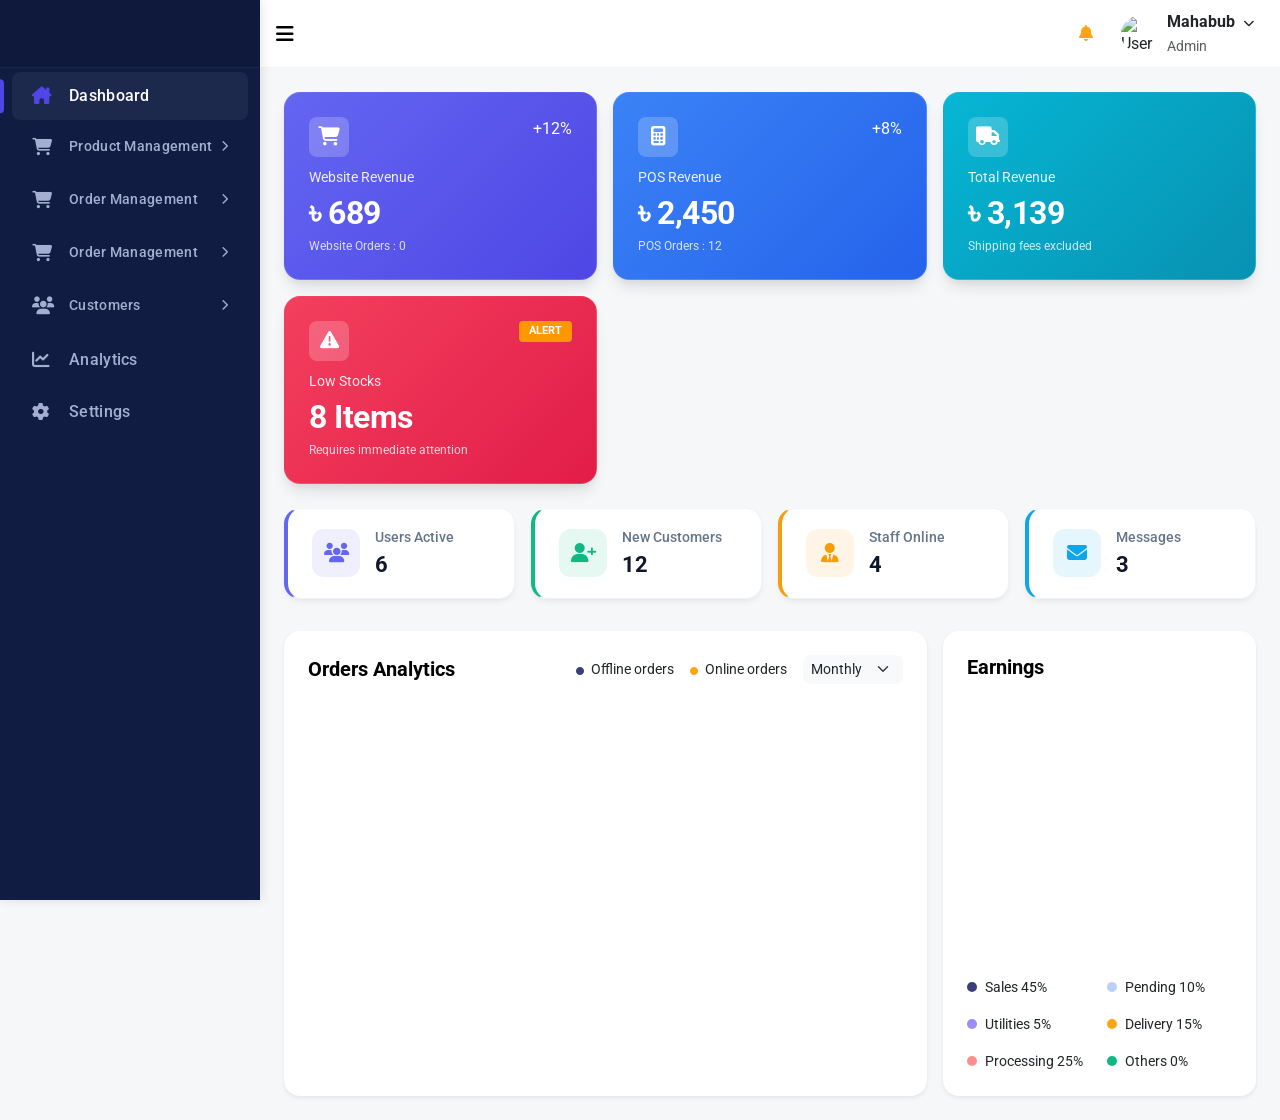
==== commit 2005e2a4: "sidebar done" ====
--- a/index.html
+++ b/index.html
@@ -71,6 +71,11 @@
                 >
               </li>
               <li>
+                <a href="theme.html"
+                  ><i class="fa-brands fa-atlassian"></i>Theme</a
+                >
+              </li>
+              <li>
                 <a href="#"
                   ><i class="fa-solid fa-key text-pink"></i> Change Password</a
                 >
@@ -135,334 +140,36 @@
                 <i class="fa-solid fa-chevron-right arrow"></i>
               </div>
               <ul class="submenu">
-                <li><a href="">All Orders</a></li>
-                <li><a href="">Pending Orders</a></li>
-                <li><a href="">Refunds</a></li>
+                <li><a href="#">All Orders</a></li>
+                <li><a href="#">Pending Orders</a></li>
+                <li><a href="#">Refunds</a></li>
               </ul>
             </li>
+
             <li class="nav-item has-dropdown">
               <div class="dropdown-header">
-                <i class="fa-solid fa-cart-shopping"></i>
-                <span>Order Management</span>
+                <i class="fa-solid fa-users"></i>
+                <span>Customers</span>
                 <i class="fa-solid fa-chevron-right arrow"></i>
               </div>
               <ul class="submenu">
-                <li><a href="">All Orders</a></li>
-                <li><a href="">Pending Orders</a></li>
-                <li><a href="">Refunds</a></li>
+                <li><a href="#">Customer List</a></li>
+                <li><a href="#">Reviews</a></li>
               </ul>
             </li>
-            <li class="nav-item has-dropdown">
-              <div class="dropdown-header">
-                <i class="fa-solid fa-cart-shopping"></i>
-                <span>Order Management</span>
-                <i class="fa-solid fa-chevron-right arrow"></i>
-              </div>
-              <ul class="submenu">
-                <li><a href="">All Orders</a></li>
-                <li><a href="">Pending Orders</a></li>
-                <li><a href="">Refunds</a></li>
-              </ul>
-            </li>
-            <li class="nav-item has-dropdown">
-              <div class="dropdown-header">
-                <i class="fa-solid fa-cart-shopping"></i>
-                <span>Order Management</span>
-                <i class="fa-solid fa-chevron-right arrow"></i>
-              </div>
-              <ul class="submenu">
-                <li><a href="">All Orders</a></li>
-                <li><a href="">Pending Orders</a></li>
-                <li><a href="">Refunds</a></li>
-              </ul>
-            </li>
-            <li class="nav-item has-dropdown">
-              <div class="dropdown-header">
-                <i class="fa-solid fa-cart-shopping"></i>
-                <span>Order Management</span>
-                <i class="fa-solid fa-chevron-right arrow"></i>
-              </div>
-              <ul class="submenu">
-                <li><a href="">All Orders</a></li>
-                <li><a href="">Pending Orders</a></li>
-                <li><a href="">Refunds</a></li>
-              </ul>
-            </li>
-            <li class="nav-item has-dropdown">
-              <div class="dropdown-header">
-                <i class="fa-solid fa-cart-shopping"></i>
-                <span>Order Management</span>
-                <i class="fa-solid fa-chevron-right arrow"></i>
-              </div>
-              <ul class="submenu">
-                <li><a href="">All Orders</a></li>
-                <li><a href="">Pending Orders</a></li>
-                <li><a href="">Refunds</a></li>
-              </ul>
-            </li>
-            <li class="nav-item has-dropdown">
-              <div class="dropdown-header">
-                <i class="fa-solid fa-cart-shopping"></i>
-                <span>Order Management</span>
-                <i class="fa-solid fa-chevron-right arrow"></i>
-              </div>
-              <ul class="submenu">
-                <li><a href="">All Orders</a></li>
-                <li><a href="">Pending Orders</a></li>
-                <li><a href="">Refunds</a></li>
-              </ul>
-            </li>
-            <li class="nav-item has-dropdown">
-              <div class="dropdown-header">
-                <i class="fa-solid fa-cart-shopping"></i>
-                <span>Order Management</span>
-                <i class="fa-solid fa-chevron-right arrow"></i>
-              </div>
-              <ul class="submenu">
-                <li><a href="">All Orders</a></li>
-                <li><a href="">Pending Orders</a></li>
-                <li><a href="">Refunds</a></li>
-              </ul>
-            </li>
-            <li class="nav-item has-dropdown">
-              <div class="dropdown-header">
-                <i class="fa-solid fa-cart-shopping"></i>
-                <span>Order Management</span>
-                <i class="fa-solid fa-chevron-right arrow"></i>
-              </div>
-              <ul class="submenu">
-                <li><a href="">All Orders</a></li>
-                <li><a href="">Pending Orders</a></li>
-                <li><a href="">Refunds</a></li>
-              </ul>
-            </li>
-            <li class="nav-item has-dropdown">
-              <div class="dropdown-header">
-                <i class="fa-solid fa-cart-shopping"></i>
-                <span>Order Management</span>
-                <i class="fa-solid fa-chevron-right arrow"></i>
-              </div>
-              <ul class="submenu">
-                <li><a href="">All Orders</a></li>
-                <li><a href="">Pending Orders</a></li>
-                <li><a href="">Refunds</a></li>
-              </ul>
-            </li>
-            <li class="nav-item has-dropdown">
-              <div class="dropdown-header">
-                <i class="fa-solid fa-cart-shopping"></i>
-                <span>Order Management</span>
-                <i class="fa-solid fa-chevron-right arrow"></i>
-              </div>
-              <ul class="submenu">
-                <li><a href="">All Orders</a></li>
-                <li><a href="">Pending Orders</a></li>
-                <li><a href="">Refunds</a></li>
-              </ul>
-            </li>
-            <li class="nav-item has-dropdown">
-              <div class="dropdown-header">
-                <i class="fa-solid fa-cart-shopping"></i>
-                <span>Order Management</span>
-                <i class="fa-solid fa-chevron-right arrow"></i>
-              </div>
-              <ul class="submenu">
-                <li><a href="">All Orders</a></li>
-                <li><a href="">Pending Orders</a></li>
-                <li><a href="">Refunds</a></li>
-              </ul>
-            </li>
-            <li class="nav-item has-dropdown">
-              <div class="dropdown-header">
-                <i class="fa-solid fa-cart-shopping"></i>
-                <span>Order Management</span>
-                <i class="fa-solid fa-chevron-right arrow"></i>
-              </div>
-              <ul class="submenu">
-                <li><a href="">All Orders</a></li>
-                <li><a href="">Pending Orders</a></li>
-                <li><a href="">Refunds</a></li>
-              </ul>
-            </li>
-            <li class="nav-item has-dropdown">
-              <div class="dropdown-header">
-                <i class="fa-solid fa-cart-shopping"></i>
-                <span>Order Management</span>
-                <i class="fa-solid fa-chevron-right arrow"></i>
-              </div>
-              <ul class="submenu">
-                <li><a href="">All Orders</a></li>
-                <li><a href="">Pending Orders</a></li>
-                <li><a href="">Refunds</a></li>
-              </ul>
-            </li>
-            <li class="nav-item has-dropdown">
-              <div class="dropdown-header">
-                <i class="fa-solid fa-cart-shopping"></i>
-                <span>Order Management</span>
-                <i class="fa-solid fa-chevron-right arrow"></i>
-              </div>
-              <ul class="submenu">
-                <li><a href="">All Orders</a></li>
-                <li><a href="">Pending Orders</a></li>
-                <li><a href="">Refunds</a></li>
-              </ul>
-            </li>
-            <li class="nav-item has-dropdown">
-              <div class="dropdown-header">
-                <i class="fa-solid fa-cart-shopping"></i>
-                <span>Order Management</span>
-                <i class="fa-solid fa-chevron-right arrow"></i>
-              </div>
-              <ul class="submenu">
-                <li><a href="">All Orders</a></li>
-                <li><a href="">Pending Orders</a></li>
-                <li><a href="">Refunds</a></li>
-              </ul>
-            </li>
-            <li class="nav-item has-dropdown">
-              <div class="dropdown-header">
-                <i class="fa-solid fa-cart-shopping"></i>
-                <span>Order Management</span>
-                <i class="fa-solid fa-chevron-right arrow"></i>
-              </div>
-              <ul class="submenu">
-                <li><a href="">All Orders</a></li>
-                <li><a href="">Pending Orders</a></li>
-                <li><a href="">Refunds</a></li>
-              </ul>
-            </li>
-            <li class="nav-item has-dropdown">
-              <div class="dropdown-header">
-                <i class="fa-solid fa-cart-shopping"></i>
-                <span>Order Management</span>
-                <i class="fa-solid fa-chevron-right arrow"></i>
-              </div>
-              <ul class="submenu">
-                <li><a href="">All Orders</a></li>
-                <li><a href="">Pending Orders</a></li>
-                <li><a href="">Refunds</a></li>
-              </ul>
-            </li>
-            <li class="nav-item has-dropdown">
-              <div class="dropdown-header">
-                <i class="fa-solid fa-cart-shopping"></i>
-                <span>Order Management</span>
-                <i class="fa-solid fa-chevron-right arrow"></i>
-              </div>
-              <ul class="submenu">
-                <li><a href="">All Orders</a></li>
-                <li><a href="">Pending Orders</a></li>
-                <li><a href="">Refunds</a></li>
-              </ul>
-            </li>
-            <li class="nav-item has-dropdown">
-              <div class="dropdown-header">
-                <i class="fa-solid fa-cart-shopping"></i>
-                <span>Order Management</span>
-                <i class="fa-solid fa-chevron-right arrow"></i>
-              </div>
-              <ul class="submenu">
-                <li><a href="">All Orders</a></li>
-                <li><a href="">Pending Orders</a></li>
-                <li><a href="">Refunds</a></li>
-              </ul>
-            </li>
-            <li class="nav-item has-dropdown">
-              <div class="dropdown-header">
-                <i class="fa-solid fa-cart-shopping"></i>
-                <span>Order Management</span>
-                <i class="fa-solid fa-chevron-right arrow"></i>
-              </div>
-              <ul class="submenu">
-                <li><a href="">All Orders</a></li>
-                <li><a href="">Pending Orders</a></li>
-                <li><a href="">Refunds</a></li>
-              </ul>
-            </li>
-            <li class="nav-item has-dropdown">
-              <div class="dropdown-header">
-                <i class="fa-solid fa-cart-shopping"></i>
-                <span>Order Management</span>
-                <i class="fa-solid fa-chevron-right arrow"></i>
-              </div>
-              <ul class="submenu">
-                <li><a href="">All Orders</a></li>
-                <li><a href="">Pending Orders</a></li>
-                <li><a href="">Refunds</a></li>
-              </ul>
-            </li>
-            <li class="nav-item has-dropdown">
-              <div class="dropdown-header">
-                <i class="fa-solid fa-cart-shopping"></i>
-                <span>Order Management</span>
-                <i class="fa-solid fa-chevron-right arrow"></i>
-              </div>
-              <ul class="submenu">
-                <li><a href="">All Orders</a></li>
-                <li><a href="">Pending Orders</a></li>
-                <li><a href="">Refunds</a></li>
-              </ul>
-            </li>
-            <li class="nav-item has-dropdown">
-              <div class="dropdown-header">
-                <i class="fa-solid fa-cart-shopping"></i>
-                <span>Order Management</span>
-                <i class="fa-solid fa-chevron-right arrow"></i>
-              </div>
-              <ul class="submenu">
-                <li><a href="">All Orders</a></li>
-                <li><a href="">Pending Orders</a></li>
-                <li><a href="">Refunds</a></li>
-              </ul>
-            </li>
-            <li class="nav-item has-dropdown">
-              <div class="dropdown-header">
-                <i class="fa-solid fa-cart-shopping"></i>
-                <span>Order Management</span>
-                <i class="fa-solid fa-chevron-right arrow"></i>
-              </div>
-              <ul class="submenu">
-                <li><a href="">All Orders</a></li>
-                <li><a href="">Pending Orders</a></li>
-                <li><a href="">Refunds</a></li>
-              </ul>
-            </li>
-            <li class="nav-item has-dropdown">
-              <div class="dropdown-header">
-                <i class="fa-solid fa-cart-shopping"></i>
-                <span>Order Management</span>
-                <i class="fa-solid fa-chevron-right arrow"></i>
-              </div>
-              <ul class="submenu">
-                <li><a href="">All Orders</a></li>
-                <li><a href="">Pending Orders</a></li>
-                <li><a href="">Refunds</a></li>
-              </ul>
-            </li>
-            <li class="nav-item has-dropdown">
-              <div class="dropdown-header">
-                <i class="fa-solid fa-cart-shopping"></i>
-                <span>Order Management</span>
-                <i class="fa-solid fa-chevron-right arrow"></i>
-              </div>
-              <ul class="submenu">
-                <li><a href="">All Orders</a></li>
-                <li><a href="">Pending Orders</a></li>
-                <li><a href="">Refunds</a></li>
-              </ul>
-            </li>
-            <li class="nav-item has-dropdown">
-              <div class="dropdown-header">
-                <i class="fa-solid fa-cart-shopping"></i>
-                <span>Order Management</span>
-                <i class="fa-solid fa-chevron-right arrow"></i>
-              </div>
-              <ul class="submenu">
-                <li><a href="">All Orders</a></li>
-                <li><a href="">Pending Orders</a></li>
-                <li><a href="">Refunds</a></li>
-              </ul>
+
+            <li class="nav-item">
+              <a href="#">
+                <i class="fa-solid fa-chart-line"></i>
+                <span>Analytics</span>
+              </a>
+            </li>
+
+            <li class="nav-item">
+              <a href="#">
+                <i class="fa-solid fa-gear"></i>
+                <span>Settings</span>
+              </a>
             </li>
           </ul>
         </div>
@@ -471,6 +178,7 @@
       <main class="main-content app-content">
         <div class="container-fluid p-4">
           <div class="row g-3 mb-4">
+
             <div class="col-xxl-3 col-xl-4 col-md-6 col-sm-6">
               <div class="single_card stat-card card-purple">
                 <div class="d-flex justify-content-between align-items-start">
@@ -493,12 +201,12 @@
                   <div class="icon-wrapper">
                     <i class="fa-solid fa-calculator"></i>
                   </div>
-                  <span class="trend-badge">+12%</span>
+                  <span class="trend-badge">+8%</span>
                 </div>
                 <div>
                   <p>POS Revenue</p>
-                  <h3>৳ 689</h3>
-                  <div class="footer-text">POS Orders : 0</div>
+                  <h3>৳ 2,450</h3>
+                  <div class="footer-text">POS Orders : 12</div>
                 </div>
               </div>
             </div>
@@ -512,7 +220,7 @@
                 </div>
                 <div>
                   <p>Total Revenue</p>
-                  <h3>৳ 689</h3>
+                  <h3>৳ 3,139</h3>
                   <div class="footer-text">Shipping fees excluded</div>
                 </div>
               </div>
@@ -533,72 +241,10 @@
                 </div>
               </div>
             </div>
-            <div class="col-xxl-3 col-xl-4 col-md-6 col-sm-6">
-              <div class="single_card stat-card card-purple">
-                <div class="d-flex justify-content-between align-items-start">
-                  <div class="icon-wrapper">
-                    <i class="fa-solid fa-cart-shopping"></i>
-                  </div>
-                  <span class="trend-badge">+12%</span>
-                </div>
-                <div>
-                  <p>Website Revenue</p>
-                  <h3>৳ 689</h3>
-                  <div class="footer-text">Website Orders : 0</div>
-                </div>
-              </div>
-            </div>
-
-            <div class="col-xxl-3 col-xl-4 col-md-6 col-sm-6">
-              <div class="single_card stat-card card-blue">
-                <div class="d-flex justify-content-between align-items-start">
-                  <div class="icon-wrapper">
-                    <i class="fa-solid fa-calculator"></i>
-                  </div>
-                  <span class="trend-badge">+12%</span>
-                </div>
-                <div>
-                  <p>POS Revenue</p>
-                  <h3>৳ 689</h3>
-                  <div class="footer-text">POS Orders : 0</div>
-                </div>
-              </div>
-            </div>
-
-            <div class="col-xxl-3 col-xl-4 col-md-6 col-sm-6">
-              <div class="single_card stat-card card-cyan">
-                <div class="d-flex justify-content-between align-items-start">
-                  <div class="icon-wrapper">
-                    <i class="fa-solid fa-truck"></i>
-                  </div>
-                </div>
-                <div>
-                  <p>Total Revenue</p>
-                  <h3>৳ 689</h3>
-                  <div class="footer-text">Shipping fees excluded</div>
-                </div>
-              </div>
-            </div>
-
-            <div class="col-xxl-3 col-xl-4 col-md-6 col-sm-6">
-              <div class="single_card stat-card card-pink">
-                <div class="d-flex justify-content-between align-items-start">
-                  <div class="icon-wrapper">
-                    <i class="fa-solid fa-triangle-exclamation"></i>
-                  </div>
-                  <span class="alert-tag">Alert</span>
-                </div>
-                <div>
-                  <p>Low Stocks</p>
-                  <h3>8 Items</h3>
-                  <div class="footer-text">Requires immediate attention</div>
-                </div>
-              </div>
-            </div>
           </div>
 
           <div
-            class="row row-cols-1 row-cols-sm-2 row-cols-md-3 row-cols-xl-5 g-3"
+            class="row row-cols-1 row-cols-sm-2 row-cols-md-4 g-3"
           >
             <div class="col">
               <div class="small-stat-card" style="border-left-color: #6366f1">
@@ -635,84 +281,15 @@
                 </div>
               </div>
             </div>
+
             <div class="col">
-              <div class="small-stat-card" style="border-left-color: #10b981">
-                <div class="icon-box icon-success">
-                  <i class="fa-solid fa-user-plus"></i>
+              <div class="small-stat-card" style="border-left-color: #0ea5e9">
+                <div class="icon-box icon-info">
+                  <i class="fa-solid fa-envelope"></i>
                 </div>
                 <div class="info">
-                  <p>New Customers</p>
-                  <h4>12</h4>
-                </div>
-              </div>
-            </div>
-
-            <div class="col">
-              <div class="small-stat-card" style="border-left-color: #f59e0b">
-                <div class="icon-box icon-warning">
-                  <i class="fa-solid fa-user-tie"></i>
-                </div>
-                <div class="info">
-                  <p>Staff Online</p>
-                  <h4>4</h4>
-                </div>
-              </div>
-            </div>
-            <div class="col">
-              <div class="small-stat-card" style="border-left-color: #6366f1">
-                <div class="icon-box icon-purple">
-                  <i class="fa-solid fa-users"></i>
-                </div>
-                <div class="info">
-                  <p>Users Active</p>
-                  <h4>6</h4>
-                </div>
-              </div>
-            </div>
-
-            <div class="col">
-              <div class="small-stat-card" style="border-left-color: #10b981">
-                <div class="icon-box icon-success">
-                  <i class="fa-solid fa-user-plus"></i>
-                </div>
-                <div class="info">
-                  <p>New Customers</p>
-                  <h4>12</h4>
-                </div>
-              </div>
-            </div>
-
-            <div class="col">
-              <div class="small-stat-card" style="border-left-color: #f59e0b">
-                <div class="icon-box icon-warning">
-                  <i class="fa-solid fa-user-tie"></i>
-                </div>
-                <div class="info">
-                  <p>Staff Online</p>
-                  <h4>4</h4>
-                </div>
-              </div>
-            </div>
-            <div class="col">
-              <div class="small-stat-card" style="border-left-color: #10b981">
-                <div class="icon-box icon-success">
-                  <i class="fa-solid fa-user-plus"></i>
-                </div>
-                <div class="info">
-                  <p>New Customers</p>
-                  <h4>12</h4>
-                </div>
-              </div>
-            </div>
-
-            <div class="col">
-              <div class="small-stat-card" style="border-left-color: #f59e0b">
-                <div class="icon-box icon-warning">
-                  <i class="fa-solid fa-user-tie"></i>
-                </div>
-                <div class="info">
-                  <p>Staff Online</p>
-                  <h4>4</h4>
+                  <p>Messages</p>
+                  <h4>3</h4>
                 </div>
               </div>
             </div>
--- a/css/style.css
+++ b/css/style.css
@@ -2,10 +2,13 @@
 
 :root {
     --sidebar-width: 260px;
-    --sidebar-collapsed-width: 65px;
-    --sidebar-bg: #3C407A;
-    --primary: #6366f1;
-    --bg-body: #f5f7f9;
+    --sidebar-collapsed-width: 75px;
+    --sidebar-bg: #111c43;
+    --sidebar-hover: rgba(255, 255, 255, 0.05);
+    --sidebar-text: #a3aed1;
+    --sidebar-text-active: #ffffff;
+    --primary: #4f46e5;
+    --bg-body: #f8fafc;
     --header-height: 4.25rem;
     --transition-smooth: all 0.4s cubic-bezier(0.4, 0, 0.2, 1);
     --family: 'Roboto', sans-serif;
@@ -42,13 +45,13 @@
     top: 0;
     right: 0;
     left: var(--sidebar-width);
-    background: #fff;
+    background: #ffffff;
     z-index: 100;
     display: flex;
     align-items: center;
     padding: 0 1.5rem;
     transition: var(--transition-smooth);
-    box-shadow: 0 2px 4px rgba(0, 0, 0, 0.04);
+    border-bottom: 1px solid #f1f5f9;
 }
 
 .main-content {
@@ -62,8 +65,8 @@
 .app-sidebar {
     width: var(--sidebar-width);
     height: 100vh;
-    background: #fff;
-    color: #000;
+    background: var(--sidebar-bg);
+    color: var(--sidebar-text-active);
     position: fixed;
     top: 0;
     left: 0;
@@ -72,6 +75,7 @@
     flex-direction: column;
     transition: var(--transition-smooth);
     overflow: hidden;
+    box-shadow: 2px 0 10px rgba(0,0,0,0.1);
 }
 
 .sidebar-header {
@@ -80,7 +84,8 @@
     align-items: center;
     justify-content: center;
     flex-shrink: 0;
-    border-bottom: 1px solid #ddd;
+    border-bottom: 1px solid rgba(255, 255, 255, 0.05);
+    background: rgba(0, 0, 0, 0.1);
 }
 
 .sidebar-header img {
@@ -113,30 +118,46 @@
     display: flex;
     align-items: center;
     padding: 12px 20px;
-    color: #000;
+    color: var(--sidebar-text);
     text-decoration: none;
     cursor: pointer;
     transition: var(--transition-smooth);
     white-space: nowrap;
+    border-radius: 8px;
+    margin: 4px 12px;
+    font-weight: 500;
+    letter-spacing: 0.3px;
 }
 
 .nav-item i:first-child {
     width: 25px;
     font-size: 1.1rem;
     margin-right: 12px;
+    color: var(--sidebar-text);
+    transition: var(--transition-smooth);
 }
 
 .nav-item:hover>a,
-.nav-item.open>.dropdown-header {
-    color: #000;
-    background: rgba(255, 255, 255, 0.05);
+.nav-item.open>.dropdown-header,
+.nav-item.active>a {
+    color: var(--sidebar-text-active);
+    background: var(--sidebar-hover);
+}
+
+.nav-item:hover>a i:first-child,
+.nav-item.open>.dropdown-header i:first-child,
+.nav-item.active>a i:first-child {
+    color: var(--primary);
 }
 
 .submenu {
     max-height: 0;
     overflow: hidden;
-    background: #fff;
-    transition: max-height 0.4s cubic-bezier(0.4, 0, 0.2, 1);
+    background: rgba(0, 0, 0, 0.15);
+    transition: max-height 0.4s ease-in-out, opacity 0.4s ease-in-out;
+    opacity: 0;
+    border-radius: 8px;
+    margin: 0 12px;
 }
 
 .nav-item.has-dropdown.open ul.submenu li {
@@ -144,12 +165,44 @@
 }
 
 .nav-item.open .submenu {
-    max-height: 1000px;
+    max-height: 800px;
+    opacity: 1;
+    margin-bottom: 8px;
 }
 
 .submenu li a {
-    padding-left: 57px;
-    font-size: 0.9rem;
+    padding-left: 50px;
+    font-size: 0.88rem;
+    color: var(--sidebar-text);
+    margin: 2px 8px;
+    border-radius: 8px;
+    position: relative;
+    font-weight: 400;
+}
+
+.submenu li a::before {
+    content: "";
+    position: absolute;
+    left: 28px;
+    top: 50%;
+    transform: translateY(-50%);
+    width: 6px;
+    height: 6px;
+    border-radius: 50%;
+    background: var(--sidebar-text);
+    transition: var(--transition-smooth);
+    opacity: 0.5;
+}
+
+.submenu li a:hover {
+    color: var(--sidebar-text-active);
+    background: var(--sidebar-hover);
+}
+
+.submenu li a:hover::before {
+    background: var(--primary);
+    opacity: 1;
+    box-shadow: 0 0 8px var(--primary);
 }
 
 .arrow {
@@ -236,29 +289,36 @@
 }
 
 .sidebar-content ul.nav-list .nav-item {
-    transition: var(--sidebar-bg);
-}
-
-.sidebar-content ul.nav-list .nav-item:hover {
-    background: var(--sidebar-bg);
+    transition: background 0.3s;
 }
 
 .sidebar-content ul.nav-list .nav-item.active {
-    border-left: 4px solid var(--primary);
-    background: var(--sidebar-bg);
+    position: relative;
+}
+
+.sidebar-content ul.nav-list .nav-item.active::before {
+    content: '';
+    position: absolute;
+    left: 0;
+    top: 50%;
+    transform: translateY(-50%);
+    height: 70%;
+    width: 4px;
+    background: var(--primary);
+    border-radius: 0 4px 4px 0;
 }
 
 .nav-item.has-dropdown:hover .dropdown-header span,
 .nav-item.has-dropdown:hover .dropdown-header i {
-    color: #fff;
-}
-
-.sidebar-content ul.nav-list .nav-item.active a {
-    color: #fff;
+    color: var(--sidebar-text-active);
+}
+
+.sidebar-content ul.nav-list .nav-item.active > a {
+    color: var(--sidebar-text-active);
 }
 
 .sidebar-content ul.nav-list .nav-item.open .arrow {
-    color: var(--primary);
+    color: var(--sidebar-text-active);
 }
 
 .user-profile.dropdown {
@@ -371,19 +431,19 @@
     margin-top: 5px;
 }
 
-/* --- Stat Cards Base --- */
 .single_card.stat-card {
     padding: 1.5rem;
-    border-radius: 12px;
+    border-radius: 16px;
     color: #fff;
     position: relative;
     overflow: hidden;
     transition: var(--transition-smooth);
-    border: none;
+    border: 1px solid rgba(255, 255, 255, 0.1);
     min-height: 160px;
     display: flex;
     flex-direction: column;
     justify-content: space-between;
+    box-shadow: 0 10px 15px -3px rgba(0, 0, 0, 0.1), 0 4px 6px -2px rgba(0, 0, 0, 0.05);
 }
 
 .single_card.stat-card:hover {
@@ -418,9 +478,10 @@
 }
 
 .single_card.stat-card h3 {
-    font-size: 1.8rem;
+    font-size: 2rem;
     font-weight: 700;
     margin: 0;
+    letter-spacing: -0.5px;
 }
 
 .single_card.stat-card .footer-text {
@@ -429,14 +490,14 @@
     margin-top: 5px;
 }
 
-.single_card.card-purple { background: linear-gradient(135deg, #6366f1, #a855f7); }
-.single_card.card-blue   { background: linear-gradient(135deg, #0ea5e9, #2563eb); }
+.single_card.card-purple { background: linear-gradient(135deg, #6366f1, #4f46e5); }
+.single_card.card-blue   { background: linear-gradient(135deg, #3b82f6, #2563eb); }
 .single_card.card-cyan   { background: linear-gradient(135deg, #06b6d4, #0891b2); }
 .single_card.card-pink   { background: linear-gradient(135deg, #f43f5e, #e11d48); }
 .single_card.card-teal   { background: linear-gradient(135deg, #14b8a6, #0d9488); }
-.single_card.card-orange { background: linear-gradient(135deg, #f59e0b, #d97706); }
+.single_card.card-orange { background: linear-gradient(135deg, #f59e0b, #ea580c); }
 .single_card.card-green  { background: linear-gradient(135deg, #10b981, #059669); }
-.single_card.card-indigo { background: linear-gradient(135deg, #4f46e5, #3730a3); }
+.single_card.card-indigo { background: linear-gradient(135deg, #6366f1, #4338ca); }
 
 .single_card .alert-tag {
     background: #ff9800;
@@ -448,97 +509,53 @@
     text-transform: uppercase;
 }
 
-.single_card.small-stat-card {
-    background: #fff;
-    padding: 1.25rem;
-    border-radius: 12px;
-    display: flex;
-    align-items: center;
-    box-shadow: 0 4px 6px rgba(0,0,0,0.02);
-    border-left: 4px solid var(--primary);
-}
-
-.single_card .small-stat-card .icon-box {
-    width: 45px;
-    height: 45px;
-    background: #f0f2ff;
-    color: var(--primary);
-    border-radius: 10px;
-    display: flex;
-    align-items: center;
-    justify-content: center;
-    font-size: 1.2rem;
-    margin-right: 15px;
-}
-
-.single_card .small-stat-card .info p { margin: 0; color: #6c757d; font-size: 0.85rem; }
-.single_card .small-stat-card .info h4 { margin: 0; font-weight: 700; color: #333; }
-
 
 
 .small-stat-card {
     background: #fff;
-    padding: 1rem 1.25rem;
-    -webkit-border-radius: 12px;
-    border-radius: 12px;
-    display: -webkit-box;
-    display: -ms-flexbox;
-    display: flex;
-    -webkit-box-align: center;
-    -ms-flex-align: center;
-    align-items: center;
-    -webkit-box-shadow: 0 4px 15px rgba(0, 0, 0, 0.05);
-    box-shadow: 0 4px 15px rgba(0, 0, 0, 0.05);
+    padding: 1.25rem 1.5rem;
+    border-radius: 16px;
+    display: flex;
+    align-items: center;
+    box-shadow: 0 4px 6px -1px rgba(0, 0, 0, 0.05), 0 2px 4px -1px rgba(0, 0, 0, 0.03);
+    border: 1px solid #f1f5f9;
     border-left: 4px solid var(--primary); 
-    -webkit-transition: var(--transition-smooth);
-    -o-transition: var(--transition-smooth);
     transition: var(--transition-smooth);
     position: relative;
     cursor: pointer;
 }
 
 .small-stat-card:hover {
-    -webkit-transform: translateY(-3px);
-    -ms-transform: translateY(-3px);
-    transform: translateY(-3px);
-    -webkit-box-shadow: 0 8px 20px rgba(0, 0, 0, 0.08);
-    box-shadow: 0 8px 20px rgba(0, 0, 0, 0.08);
+    transform: translateY(-4px);
+    box-shadow: 0 10px 15px -3px rgba(0, 0, 0, 0.1), 0 4px 6px -2px rgba(0, 0, 0, 0.05);
 }
 
 .small-stat-card .icon-box {
     width: 48px;
     height: 48px;
-    display: -webkit-box;
-    display: -ms-flexbox;
-    display: flex;
-    -webkit-box-align: center;
-    -ms-flex-align: center;
-    align-items: center;
-    -webkit-box-pack: center;
-    -ms-flex-pack: center;
+    display: flex;
+    align-items: center;
     justify-content: center;
-    -webkit-border-radius: 10px;
-    border-radius: 10px;
+    border-radius: 12px;
     font-size: 1.25rem;
     margin-right: 15px;
-    -webkit-transition: var(--transition-smooth);
-    -o-transition: var(--transition-smooth);
     transition: var(--transition-smooth);
 }
 
 .small-stat-card .info p {
     margin: 0;
-    color: #6c757d;
-    font-size: 0.85rem;
+    color: #64748b;
+    font-size: 0.875rem;
     font-weight: 500;
     line-height: 1.2;
 }
 
 .small-stat-card .info h4 {
-    margin: 4px 0 0;
+    margin: 6px 0 0;
     font-weight: 700;
-    color: #334155;
-    font-size: 1.2rem;
+    color: #0f172a;
+    font-size: 1.35rem;
+    letter-spacing: -0.5px;
 }
 
 .icon-purple { background-color: rgba(99, 102, 241, 0.1); color: #6366f1; }
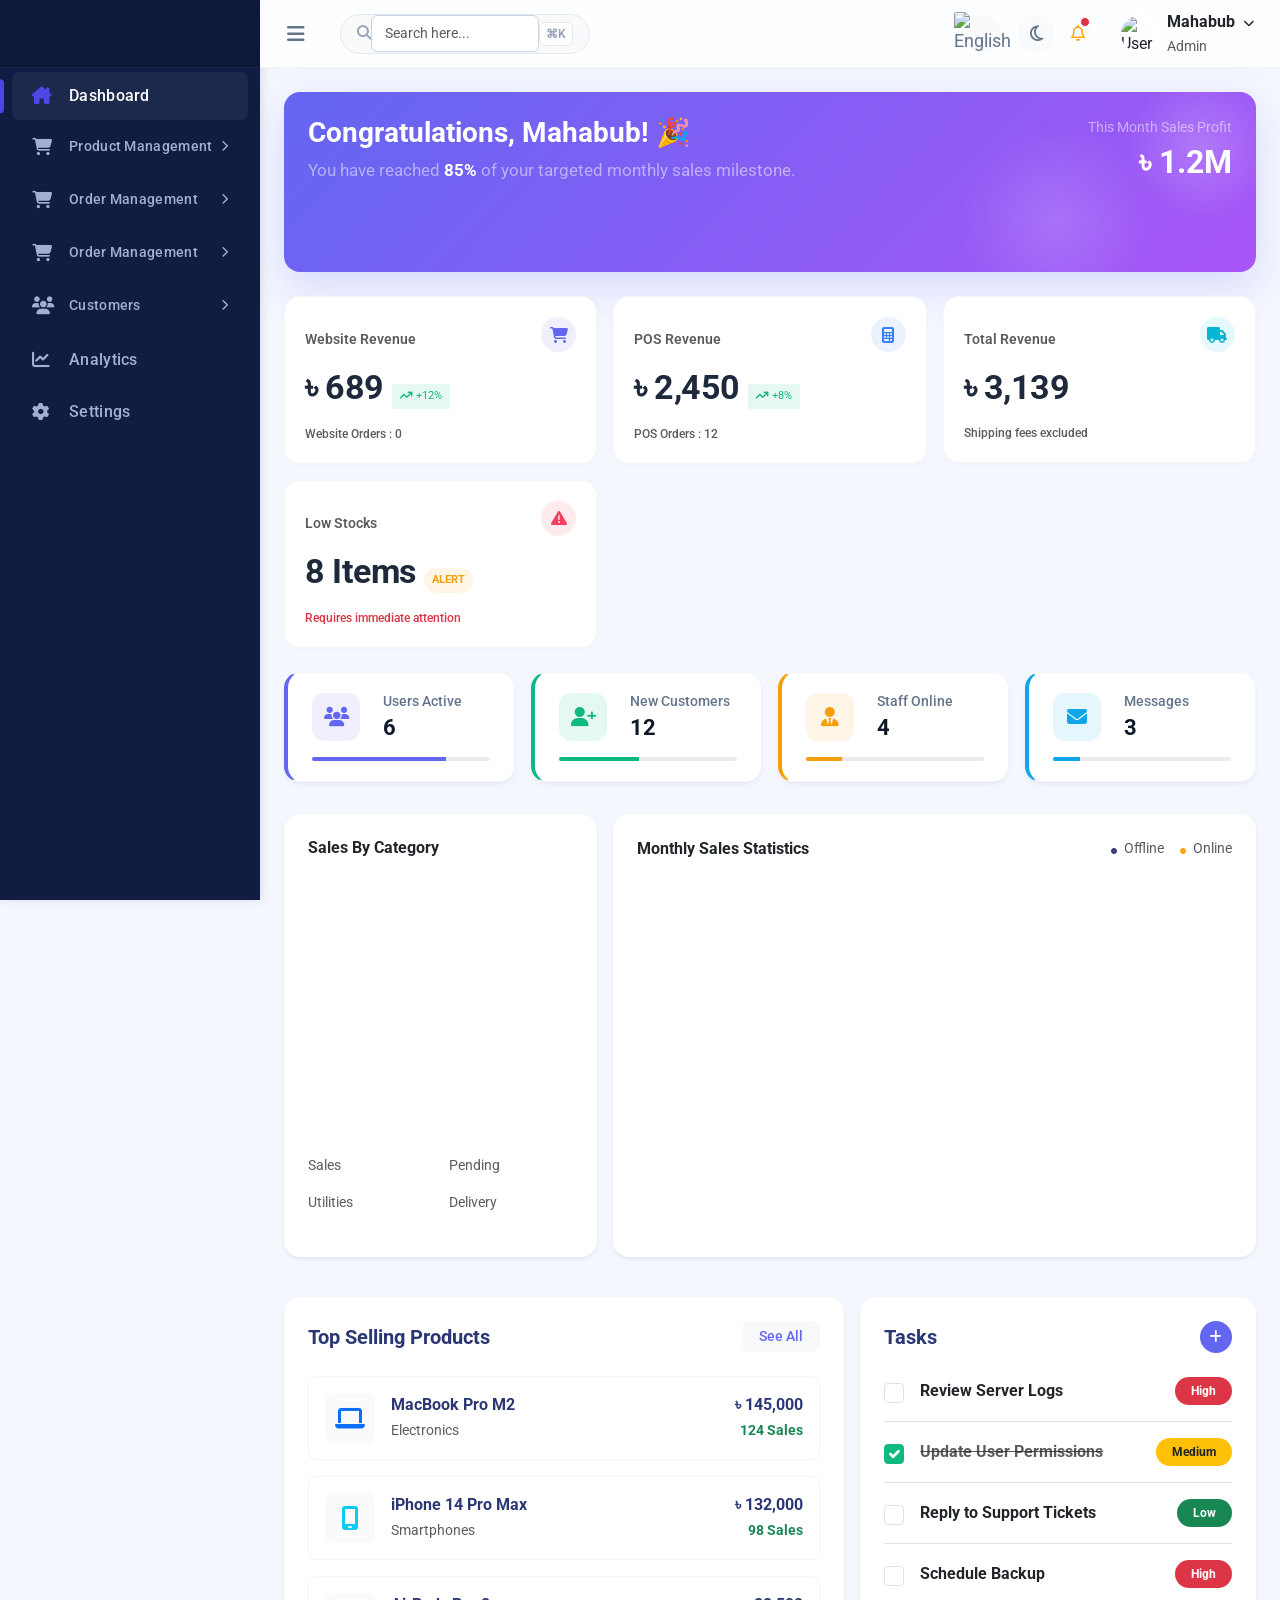
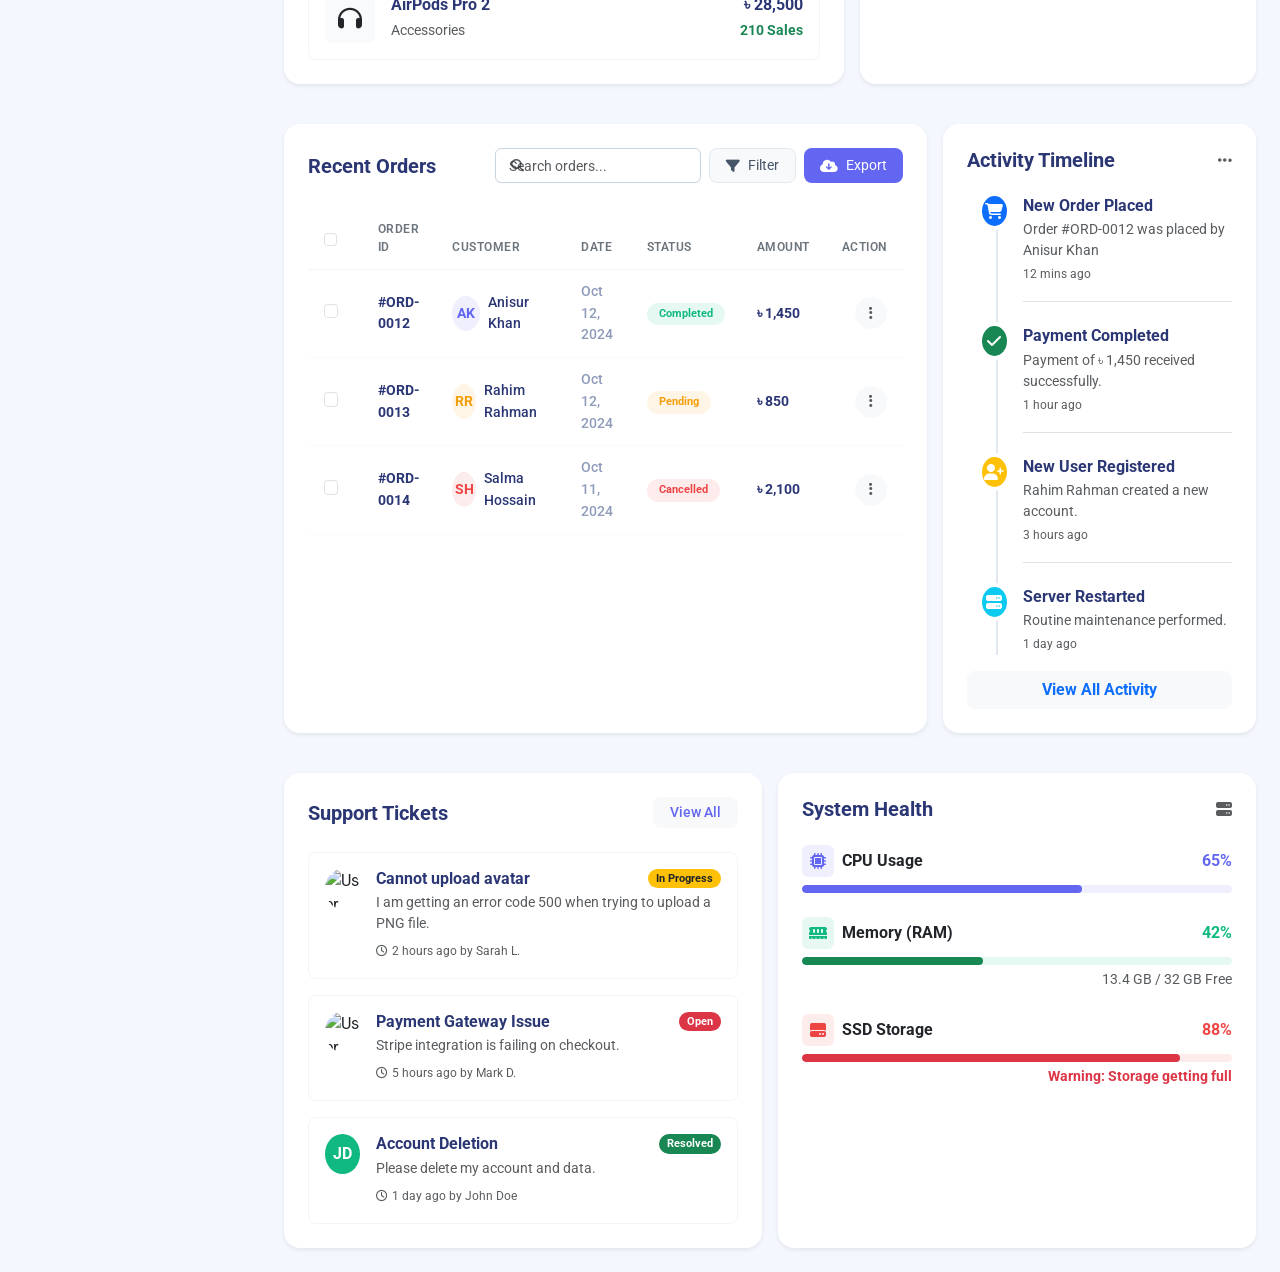
==== commit 454646ea: "done" ====
--- a/index.html
+++ b/index.html
@@ -1,447 +1,916 @@
 <!doctype html>
 <html lang="en">
-  <head>
-    <meta charset="UTF-8" />
-    <meta name="viewport" content="width=device-width, initial-scale=1.0" />
-    <title>Premium Admin Dashboard</title>
-    <link
-      href="https://cdn.jsdelivr.net/npm/bootstrap@5.3.8/dist/css/bootstrap.min.css"
-      rel="stylesheet"
-    />
-    <link
-      rel="stylesheet"
-      href="https://cdnjs.cloudflare.com/ajax/libs/font-awesome/6.5.1/css/all.min.css"
-    />
-    <script src="https://cdn.jsdelivr.net/npm/chart.js"></script>
-    <link rel="stylesheet" href="css/style.css" />
-
-    <style>
-      body {
-        background-color: #f5f7f9;
-        font-family: "Roboto", sans-serif;
-      }
-
-      .cursor-pointer {
-        cursor: pointer;
-      }
-    </style>
-  </head>
-
-  <body>
-    <div class="page">
-      <header
-        class="app-header sticky d-flex align-items-center justify-content-between px-3"
-      >
-        <div class="header-left d-flex align-items-center">
-          <button class="btn-toggle-sidebar" id="sidebar-toggle">
-            <i class="fa fa-bars" id="toggle-icon"></i>
-          </button>
-        </div>
-
-        <div class="header-right d-flex align-items-center">
-          <div class="notification-bell me-3">
-            <i class="fa-solid fa-bell"></i>
-            <span class="badge"></span>
-          </div>
-          <div class="user-profile dropdown">
-            <div
-              class="profile-toggle d-flex align-items-center"
-              id="profileDropdown"
-              onclick="toggleProfileMenu(event)"
-            >
-              <img
-                src="https://classicit.com.bd/images/team/20260218022233F0kxgc.webp"
-                class="rounded-circle user-img"
-                alt="User"
-              />
-              <div class="text-start ms-2 d-none d-md-block">
-                <p class="m-0 fw-bold user-name">
-                  Mahabub
-                  <i class="fa-solid fa-chevron-down ms-1 dropdown-arrow"></i>
-                </p>
-                <small class="text-muted">Admin</small>
-              </div>
-            </div>
-
-            <ul class="dropdown-menu-custom" id="profileMenu">
-              <li>
-                <a href="#"
-                  ><i class="fa-solid fa-user-gear text-primary"></i> Manage
-                  Account</a
-                >
-              </li>
-              <li>
-                <a href="theme.html"
-                  ><i class="fa-brands fa-atlassian"></i>Theme</a
-                >
-              </li>
-              <li>
-                <a href="#"
-                  ><i class="fa-solid fa-key text-pink"></i> Change Password</a
-                >
-              </li>
-              <li class="border-top">
-                <a href="#"
-                  ><i class="fa-solid fa-right-from-bracket text-danger"></i>
-                  Log out</a
-                >
-              </li>
-            </ul>
-          </div>
-        </div>
-      </header>
-
-      <aside class="app-sidebar" id="app-sidebar">
-        <div class="sidebar-header">
-          <a href="" class="logo"
-            ><img
-              src="https://najmulhasanbd.github.io/suitcasefrontend/images/logo.webp"
-              class="w-full"
-              alt=""
-          /></a>
-        </div>
-
-        <div class="sidebar-content">
-          <ul class="nav-list">
-            <li class="nav-item active">
-              <a href=""
-                ><i class="fa-solid fa-house-chimney"></i>
-                <span>Dashboard</span></a
-              >
+
+<head>
+  <meta charset="UTF-8" />
+  <meta name="viewport" content="width=device-width, initial-scale=1.0" />
+  <title>ThemeForest Premium Admin</title>
+  <link href="https://cdn.jsdelivr.net/npm/bootstrap@5.3.8/dist/css/bootstrap.min.css" rel="stylesheet" />
+  <link rel="stylesheet" href="https://cdnjs.cloudflare.com/ajax/libs/font-awesome/6.5.1/css/all.min.css" />
+  <link rel="preconnect" href="https://fonts.googleapis.com">
+  <link rel="preconnect" href="https://fonts.gstatic.com" crossorigin>
+  <link href="https://fonts.googleapis.com/css2?family=Inter:wght@300;400;500;600;700&display=swap" rel="stylesheet">
+  <script src="https://cdn.jsdelivr.net/npm/chart.js"></script>
+  <link rel="stylesheet" href="css/style.css" />
+
+  <style>
+    body {
+      background-color: #f4f7fe;
+      font-family: "Inter", sans-serif;
+    }
+
+    .cursor-pointer {
+      cursor: pointer;
+    }
+  </style>
+</head>
+
+<body class="sidebar-collapsed">
+  <div class="page">
+    <header class="app-header sticky d-flex align-items-center justify-content-between px-3">
+      <div class="header-left d-flex align-items-center">
+        <button class="btn-toggle-sidebar me-4" id="sidebar-toggle">
+          <i class="fa fa-bars" id="toggle-icon"></i>
+        </button>
+
+        <div class="header-search d-none d-md-flex align-items-center">
+          <i class="fa-solid fa-search search-icon"></i>
+          <input type="text" class="form-control border-0 bg-transparent" placeholder="Search here...">
+          <span class="search-shortcut">⌘K</span>
+        </div>
+      </div>
+
+      <div class="header-right d-flex align-items-center gap-3">
+        <div class="header-action-icon cursor-pointer">
+          <img src="https://flagcdn.com/w20/us.png" alt="English" style="border-radius: 2px;">
+        </div>
+        <div class="header-action-icon cursor-pointer">
+          <i class="fa-regular fa-moon"></i>
+        </div>
+        <div class="notification-bell cursor-pointer position-relative me-2">
+          <i class="fa-regular fa-bell"></i>
+          <span
+            class="position-absolute top-0 start-100 translate-middle p-1 bg-danger border border-light rounded-circle">
+            <span class="visually-hidden">New alerts</span>
+          </span>
+        </div>
+        <div class="user-profile dropdown">
+          <div class="profile-toggle d-flex align-items-center" id="profileDropdown" onclick="toggleProfileMenu(event)">
+            <img src="https://classicit.com.bd/images/team/20260218022233F0kxgc.webp" class="rounded-circle user-img"
+              alt="User" />
+            <div class="text-start ms-2 d-none d-md-block">
+              <p class="m-0 fw-bold user-name">
+                Mahabub
+                <i class="fa-solid fa-chevron-down ms-1 dropdown-arrow"></i>
+              </p>
+              <small class="text-muted">Admin</small>
+            </div>
+          </div>
+
+          <ul class="dropdown-menu-custom" id="profileMenu">
+            <li>
+              <a href="#"><i class="fa-solid fa-user-gear text-primary"></i> Manage
+                Account</a>
             </li>
-
-            <li class="nav-item has-dropdown">
-              <div class="dropdown-header">
-                <i class="fa-solid fa-cart-shopping"></i>
-                <span>Product Management</span>
-                <i class="fa-solid fa-chevron-right arrow"></i>
-              </div>
-              <ul class="submenu">
-                <li><a href="product.html">Product List</a></li>
-                <li><a href="product-add.html">Add Product</a></li>
-              </ul>
+            <li>
+              <a href="theme.html"><i class="fa-brands fa-atlassian"></i>Theme</a>
             </li>
-            <li class="nav-item has-dropdown">
-              <div class="dropdown-header">
-                <i class="fa-solid fa-cart-shopping"></i>
-                <span>Order Management</span>
-                <i class="fa-solid fa-chevron-right arrow"></i>
-              </div>
-              <ul class="submenu">
-                <li><a href="">All Orders</a></li>
-                <li><a href="">Pending Orders</a></li>
-                <li><a href="">Refunds</a></li>
-              </ul>
+            <li>
+              <a href="#"><i class="fa-solid fa-key text-pink"></i> Change Password</a>
             </li>
-            <li class="nav-item has-dropdown">
-              <div class="dropdown-header">
-                <i class="fa-solid fa-cart-shopping"></i>
-                <span>Order Management</span>
-                <i class="fa-solid fa-chevron-right arrow"></i>
-              </div>
-              <ul class="submenu">
-                <li><a href="#">All Orders</a></li>
-                <li><a href="#">Pending Orders</a></li>
-                <li><a href="#">Refunds</a></li>
-              </ul>
-            </li>
-
-            <li class="nav-item has-dropdown">
-              <div class="dropdown-header">
-                <i class="fa-solid fa-users"></i>
-                <span>Customers</span>
-                <i class="fa-solid fa-chevron-right arrow"></i>
-              </div>
-              <ul class="submenu">
-                <li><a href="#">Customer List</a></li>
-                <li><a href="#">Reviews</a></li>
-              </ul>
-            </li>
-
-            <li class="nav-item">
-              <a href="#">
-                <i class="fa-solid fa-chart-line"></i>
-                <span>Analytics</span>
-              </a>
-            </li>
-
-            <li class="nav-item">
-              <a href="#">
-                <i class="fa-solid fa-gear"></i>
-                <span>Settings</span>
-              </a>
+            <li class="border-top">
+              <a href="#"><i class="fa-solid fa-right-from-bracket text-danger"></i>
+                Log out</a>
             </li>
           </ul>
         </div>
-      </aside>
-
-      <main class="main-content app-content">
-        <div class="container-fluid p-4">
-          <div class="row g-3 mb-4">
-
-            <div class="col-xxl-3 col-xl-4 col-md-6 col-sm-6">
-              <div class="single_card stat-card card-purple">
-                <div class="d-flex justify-content-between align-items-start">
-                  <div class="icon-wrapper">
-                    <i class="fa-solid fa-cart-shopping"></i>
-                  </div>
-                  <span class="trend-badge">+12%</span>
-                </div>
+      </div>
+    </header>
+
+    <aside class="app-sidebar" id="app-sidebar">
+      <div class="sidebar-header">
+        <a href="" class="logo"><img src="https://najmulhasanbd.github.io/suitcasefrontend/images/logo.webp"
+            class="w-full" alt="" /></a>
+      </div>
+
+      <div class="sidebar-content">
+        <ul class="nav-list">
+          <li class="nav-item active">
+            <a href=""><i class="fa-solid fa-house-chimney"></i>
+              <span>Dashboard</span></a>
+          </li>
+
+          <li class="nav-item has-dropdown">
+            <div class="dropdown-header">
+              <i class="fa-solid fa-cart-shopping"></i>
+              <span>Product Management</span>
+              <i class="fa-solid fa-chevron-right arrow"></i>
+            </div>
+            <ul class="submenu">
+              <li><a href="product.html">Product List</a></li>
+              <li><a href="product-add.html">Add Product</a></li>
+            </ul>
+          </li>
+          <li class="nav-item has-dropdown">
+            <div class="dropdown-header">
+              <i class="fa-solid fa-cart-shopping"></i>
+              <span>Order Management</span>
+              <i class="fa-solid fa-chevron-right arrow"></i>
+            </div>
+            <ul class="submenu">
+              <li><a href="">All Orders</a></li>
+              <li><a href="">Pending Orders</a></li>
+              <li><a href="">Refunds</a></li>
+            </ul>
+          </li>
+          <li class="nav-item has-dropdown">
+            <div class="dropdown-header">
+              <i class="fa-solid fa-cart-shopping"></i>
+              <span>Order Management</span>
+              <i class="fa-solid fa-chevron-right arrow"></i>
+            </div>
+            <ul class="submenu">
+              <li><a href="#">All Orders</a></li>
+              <li><a href="#">Pending Orders</a></li>
+              <li><a href="#">Refunds</a></li>
+            </ul>
+          </li>
+
+          <li class="nav-item has-dropdown">
+            <div class="dropdown-header">
+              <i class="fa-solid fa-users"></i>
+              <span>Customers</span>
+              <i class="fa-solid fa-chevron-right arrow"></i>
+            </div>
+            <ul class="submenu">
+              <li><a href="#">Customer List</a></li>
+              <li><a href="#">Reviews</a></li>
+            </ul>
+          </li>
+
+          <li class="nav-item">
+            <a href="#">
+              <i class="fa-solid fa-chart-line"></i>
+              <span>Analytics</span>
+            </a>
+          </li>
+
+          <li class="nav-item">
+            <a href="#">
+              <i class="fa-solid fa-gear"></i>
+              <span>Settings</span>
+            </a>
+          </li>
+        </ul>
+      </div>
+    </aside>
+
+    <main class="main-content app-content">
+      <div class="container-fluid p-4">
+        <!-- Welcome Banner -->
+        <div class="row mb-4 stagger-anim delay-0">
+          <div class="col-12">
+            <div class="card border-0 rounded-4 p-4 text-white position-relative overflow-hidden welcome-banner"
+              style="background: linear-gradient(135deg, #6366f1 0%, #a855f7 100%); min-height: 180px; box-shadow: 0 15px 40px rgba(99, 102, 241, 0.2);">
+              <!-- Abstract BG shapes -->
+              <div class="position-absolute"
+                style="top: -20px; right: -20px; width: 150px; height: 150px; background: radial-gradient(circle, rgba(255,255,255,0.2) 0%, rgba(255,255,255,0) 70%); border-radius: 50%;">
+              </div>
+              <div class="position-absolute"
+                style="bottom: -50px; right: 100px; width: 200px; height: 200px; background: radial-gradient(circle, rgba(255,255,255,0.15) 0%, rgba(255,255,255,0) 70%); border-radius: 50%;">
+              </div>
+
+              <div class="d-flex justify-content-between align-items-center position-relative z-1">
                 <div>
-                  <p>Website Revenue</p>
-                  <h3>৳ 689</h3>
-                  <div class="footer-text">Website Orders : 0</div>
-                </div>
-              </div>
-            </div>
-
-            <div class="col-xxl-3 col-xl-4 col-md-6 col-sm-6">
-              <div class="single_card stat-card card-blue">
-                <div class="d-flex justify-content-between align-items-start">
-                  <div class="icon-wrapper">
-                    <i class="fa-solid fa-calculator"></i>
-                  </div>
-                  <span class="trend-badge">+8%</span>
-                </div>
-                <div>
-                  <p>POS Revenue</p>
-                  <h3>৳ 2,450</h3>
-                  <div class="footer-text">POS Orders : 12</div>
-                </div>
-              </div>
-            </div>
-
-            <div class="col-xxl-3 col-xl-4 col-md-6 col-sm-6">
-              <div class="single_card stat-card card-cyan">
-                <div class="d-flex justify-content-between align-items-start">
-                  <div class="icon-wrapper">
-                    <i class="fa-solid fa-truck"></i>
-                  </div>
-                </div>
-                <div>
-                  <p>Total Revenue</p>
-                  <h3>৳ 3,139</h3>
-                  <div class="footer-text">Shipping fees excluded</div>
-                </div>
-              </div>
-            </div>
-
-            <div class="col-xxl-3 col-xl-4 col-md-6 col-sm-6">
-              <div class="single_card stat-card card-pink">
-                <div class="d-flex justify-content-between align-items-start">
-                  <div class="icon-wrapper">
-                    <i class="fa-solid fa-triangle-exclamation"></i>
-                  </div>
-                  <span class="alert-tag">Alert</span>
-                </div>
-                <div>
-                  <p>Low Stocks</p>
-                  <h3>8 Items</h3>
-                  <div class="footer-text">Requires immediate attention</div>
-                </div>
-              </div>
-            </div>
-          </div>
-
-          <div
-            class="row row-cols-1 row-cols-sm-2 row-cols-md-4 g-3"
-          >
-            <div class="col">
-              <div class="small-stat-card" style="border-left-color: #6366f1">
+                  <h3 class="fw-bold mb-2">Congratulations, Mahabub! 🎉</h3>
+                  <p class="mb-0 text-white-50" style="font-size: 1.05rem;">You have reached <strong
+                      class="text-white">85%</strong> of your targeted monthly sales milestone.</p>
+                </div>
+                <div class="d-none d-md-block text-end">
+                  <p class="mb-1 text-white-50" style="font-size: 0.9rem;">This Month Sales Profit</p>
+                  <h2 class="fw-bold mb-0">৳ 1.2M</h2>
+                </div>
+              </div>
+            </div>
+          </div>
+        </div>
+
+        <div class="row g-3 mb-4">
+          <div class="col-xxl-3 col-xl-4 col-md-6 col-sm-6 stagger-anim delay-1">
+            <div class="single_card stat-card">
+              <div class="d-flex justify-content-between align-items-center mb-3">
+                <p class="mb-0 text-muted fw-semibold" style="font-size: 0.85rem;">Website Revenue</p>
+                <div
+                  class="icon-wrapper card-icon-purple rounded-circle d-flex justify-content-center align-items-center"
+                  style="width: 35px; height: 35px;">
+                  <i class="fa-solid fa-cart-shopping fs-6"></i>
+                </div>
+              </div>
+              <div class="d-flex align-items-baseline gap-2">
+                <h3 class="mb-0 fw-bold" style="color: #1e293b;">৳ 689</h3>
+                <span class="trend-badge positive py-1 px-2" style="font-size: 0.7rem;"><i
+                    class="fa-solid fa-arrow-trend-up"></i> +12%</span>
+              </div>
+              <div class="footer-text mt-3 text-muted" style="font-size: 0.75rem;">Website Orders : 0</div>
+            </div>
+          </div>
+
+          <div class="col-xxl-3 col-xl-4 col-md-6 col-sm-6 stagger-anim delay-2">
+            <div class="single_card stat-card">
+              <div class="d-flex justify-content-between align-items-center mb-3">
+                <p class="mb-0 text-muted fw-semibold" style="font-size: 0.85rem;">POS Revenue</p>
+                <div class="icon-wrapper card-icon-blue rounded-circle d-flex justify-content-center align-items-center"
+                  style="width: 35px; height: 35px;">
+                  <i class="fa-solid fa-calculator fs-6"></i>
+                </div>
+              </div>
+              <div class="d-flex align-items-baseline gap-2">
+                <h3 class="mb-0 fw-bold" style="color: #1e293b;">৳ 2,450</h3>
+                <span class="trend-badge positive py-1 px-2" style="font-size: 0.7rem;"><i
+                    class="fa-solid fa-arrow-trend-up"></i> +8%</span>
+              </div>
+              <div class="footer-text mt-3 text-muted" style="font-size: 0.75rem;">POS Orders : 12</div>
+            </div>
+          </div>
+
+          <div class="col-xxl-3 col-xl-4 col-md-6 col-sm-6 stagger-anim delay-3">
+            <div class="single_card stat-card">
+              <div class="d-flex justify-content-between align-items-center mb-3">
+                <p class="mb-0 text-muted fw-semibold" style="font-size: 0.85rem;">Total Revenue</p>
+                <div class="icon-wrapper card-icon-cyan rounded-circle d-flex justify-content-center align-items-center"
+                  style="width: 35px; height: 35px;">
+                  <i class="fa-solid fa-truck fs-6"></i>
+                </div>
+              </div>
+              <div class="d-flex align-items-baseline gap-2">
+                <h3 class="mb-0 fw-bold" style="color: #1e293b;">৳ 3,139</h3>
+              </div>
+              <div class="footer-text mt-3 text-muted" style="font-size: 0.75rem;">Shipping fees excluded</div>
+            </div>
+          </div>
+
+          <div class="col-xxl-3 col-xl-4 col-md-6 col-sm-6">
+            <div class="single_card stat-card">
+              <div class="d-flex justify-content-between align-items-center mb-3">
+                <p class="mb-0 text-muted fw-semibold" style="font-size: 0.85rem;">Low Stocks</p>
+                <div class="icon-wrapper card-icon-pink rounded-circle d-flex justify-content-center align-items-center"
+                  style="width: 35px; height: 35px;">
+                  <i class="fa-solid fa-triangle-exclamation fs-6"></i>
+                </div>
+              </div>
+              <div class="d-flex align-items-baseline gap-2">
+                <h3 class="mb-0 fw-bold" style="color: #1e293b;">8 Items</h3>
+                <span class="alert-tag py-1 px-2" style="font-size: 0.7rem;">Alert</span>
+              </div>
+              <div class="footer-text mt-3 text-danger" style="font-size: 0.75rem;">Requires immediate attention</div>
+            </div>
+          </div>
+        </div>
+
+        <div class="row row-cols-1 row-cols-sm-2 row-cols-md-4 g-3">
+          <div class="col">
+            <div class="small-stat-card d-flex flex-column" style="border-left-color: #6366f1">
+              <div class="d-flex align-items-center w-100 mb-2">
                 <div class="icon-box icon-purple">
                   <i class="fa-solid fa-users"></i>
                 </div>
-                <div class="info">
+                <div class="info ms-2">
                   <p>Users Active</p>
                   <h4>6</h4>
                 </div>
               </div>
-            </div>
-
-            <div class="col">
-              <div class="small-stat-card" style="border-left-color: #10b981">
+              <div class="w-100 mt-2">
+                <div class="progress" style="height: 4px;">
+                  <div class="progress-bar" role="progressbar" style="width: 75%; background-color: #6366f1;"
+                    aria-valuenow="75" aria-valuemin="0" aria-valuemax="100"></div>
+                </div>
+              </div>
+            </div>
+          </div>
+
+          <div class="col">
+            <div class="small-stat-card d-flex flex-column" style="border-left-color: #10b981">
+              <div class="d-flex align-items-center w-100 mb-2">
                 <div class="icon-box icon-success">
                   <i class="fa-solid fa-user-plus"></i>
                 </div>
-                <div class="info">
+                <div class="info ms-2">
                   <p>New Customers</p>
                   <h4>12</h4>
                 </div>
               </div>
-            </div>
-
-            <div class="col">
-              <div class="small-stat-card" style="border-left-color: #f59e0b">
+              <div class="w-100 mt-2">
+                <div class="progress" style="height: 4px;">
+                  <div class="progress-bar" role="progressbar" style="width: 45%; background-color: #10b981;"
+                    aria-valuenow="45" aria-valuemin="0" aria-valuemax="100"></div>
+                </div>
+              </div>
+            </div>
+          </div>
+
+          <div class="col">
+            <div class="small-stat-card d-flex flex-column" style="border-left-color: #f59e0b">
+              <div class="d-flex align-items-center w-100 mb-2">
                 <div class="icon-box icon-warning">
                   <i class="fa-solid fa-user-tie"></i>
                 </div>
-                <div class="info">
+                <div class="info ms-2">
                   <p>Staff Online</p>
                   <h4>4</h4>
                 </div>
               </div>
-            </div>
-
-            <div class="col">
-              <div class="small-stat-card" style="border-left-color: #0ea5e9">
+              <div class="w-100 mt-2">
+                <div class="progress" style="height: 4px;">
+                  <div class="progress-bar" role="progressbar" style="width: 20%; background-color: #f59e0b;"
+                    aria-valuenow="20" aria-valuemin="0" aria-valuemax="100"></div>
+                </div>
+              </div>
+            </div>
+          </div>
+
+          <div class="col">
+            <div class="small-stat-card d-flex flex-column" style="border-left-color: #0ea5e9">
+              <div class="d-flex align-items-center w-100 mb-2">
                 <div class="icon-box icon-info">
                   <i class="fa-solid fa-envelope"></i>
                 </div>
-                <div class="info">
+                <div class="info ms-2">
                   <p>Messages</p>
                   <h4>3</h4>
                 </div>
               </div>
-            </div>
-          </div>
-
-          <div class="row mt-3 g-3">
-            <div class="col-xl-8 col-md-12">
-              <div class="card border-0 shadow-sm rounded-4 p-4 h-100">
+              <div class="w-100 mt-2">
+                <div class="progress" style="height: 4px;">
+                  <div class="progress-bar" role="progressbar" style="width: 15%; background-color: #0ea5e9;"
+                    aria-valuenow="15" aria-valuemin="0" aria-valuemax="100"></div>
+                </div>
+              </div>
+            </div>
+          </div>
+        </div>
+
+        <div class="row mt-3 g-3">
+          <div class="col-xl-4 col-md-12">
+            <div class="card border-0 shadow-sm rounded-4 p-4 h-100">
+              <div class="d-flex justify-content-between align-items-center mb-4">
+                <h6 class="fw-bold m-0 text-dark">Sales By Category</h6>
+              </div>
+              <div class="position-relative mb-4" style="height: 250px">
+                <canvas id="earningsChart"></canvas>
+              </div>
+              <div class="row g-3">
+                <div class="col-6 d-flex align-items-center small text-muted">
+                  <span class="badge rounded-circle me-2"
+                    style="background: #3c407a; width: 8px; height: 8px; padding: 0;"></span> Sales
+                </div>
+                <div class="col-6 d-flex align-items-center small text-muted">
+                  <span class="badge rounded-circle me-2"
+                    style="background: #BDCFFB; width: 8px; height: 8px; padding: 0;"></span> Pending
+                </div>
+                <div class="col-6 d-flex align-items-center small text-muted">
+                  <span class="badge rounded-circle me-2"
+                    style="background: #9B8DFB; width: 8px; height: 8px; padding: 0;"></span> Utilities
+                </div>
+                <div class="col-6 d-flex align-items-center small text-muted">
+                  <span class="badge rounded-circle me-2"
+                    style="background: #FFA412; width: 8px; height: 8px; padding: 0;"></span> Delivery
+                </div>
+              </div>
+            </div>
+          </div>
+
+          <!-- Massive Area Chart (Monthly Sales) -->
+          <div class="col-xl-8 col-md-12">
+            <div class="card border-0 shadow-sm rounded-4 p-4 h-100">
+              <div class="d-flex justify-content-between align-items-center mb-4">
+                <div>
+                  <h6 class="fw-bold m-0 text-dark">Monthly Sales Statistics</h6>
+                </div>
+                <div class="d-flex align-items-center gap-3">
+                  <div class="d-none d-sm-flex align-items-center gap-3 small text-muted">
+                    <span><i class="fa-solid fa-circle me-1" style="color: #3c407a; font-size: 6px"></i> Offline</span>
+                    <span><i class="fa-solid fa-circle me-1" style="color: #ffa412; font-size: 6px"></i> Online</span>
+                  </div>
+                </div>
+              </div>
+              <div class="position-relative" style="height: 350px">
+                <canvas id="ordersChart"></canvas>
+              </div>
+            </div>
+          </div>
+        </div>
+
+        <!-- Top Products and To-Do List Section -->
+        <div class="row mt-4 g-3">
+          <!-- Top Selling Products -->
+          <div class="col-xl-7">
+            <div class="card border-0 shadow-sm rounded-4 p-4 h-100">
+              <div class="d-flex justify-content-between align-items-center mb-4">
+                <h5 class="fw-bold m-0" style="color: #2b3674;">Top Selling Products</h5>
+                <button class="btn btn-light btn-sm px-3 rounded-3" style="color: #6366f1; font-weight: 500;">See
+                  All</button>
+              </div>
+              <div class="d-flex flex-column gap-3">
+                <!-- Product 1 -->
+                <div class="d-flex align-items-center justify-content-between p-3 border rounded-3 bg-white"
+                  style="border-color: #f1f5f9 !important;">
+                  <div class="d-flex align-items-center gap-3">
+                    <div class="rounded-3 d-flex align-items-center justify-content-center"
+                      style="width: 50px; height: 50px; background-color: #f8fafc;">
+                      <i class="fa-solid fa-laptop text-primary fs-4"></i>
+                    </div>
+                    <div>
+                      <h6 class="fw-bold mb-1" style="color: #2b3674;">MacBook Pro M2</h6>
+                      <small class="text-muted">Electronics</small>
+                    </div>
+                  </div>
+                  <div class="text-end">
+                    <h6 class="fw-bold mb-1" style="color: #2b3674;">৳ 145,000</h6>
+                    <small class="text-success fw-bold">124 Sales</small>
+                  </div>
+                </div>
+                <!-- Product 2 -->
+                <div class="d-flex align-items-center justify-content-between p-3 border rounded-3 bg-white"
+                  style="border-color: #f1f5f9 !important;">
+                  <div class="d-flex align-items-center gap-3">
+                    <div class="rounded-3 d-flex align-items-center justify-content-center"
+                      style="width: 50px; height: 50px; background-color: #f8fafc;">
+                      <i class="fa-solid fa-mobile-screen text-info fs-4"></i>
+                    </div>
+                    <div>
+                      <h6 class="fw-bold mb-1" style="color: #2b3674;">iPhone 14 Pro Max</h6>
+                      <small class="text-muted">Smartphones</small>
+                    </div>
+                  </div>
+                  <div class="text-end">
+                    <h6 class="fw-bold mb-1" style="color: #2b3674;">৳ 132,000</h6>
+                    <small class="text-success fw-bold">98 Sales</small>
+                  </div>
+                </div>
+                <!-- Product 3 -->
+                <div class="d-flex align-items-center justify-content-between p-3 border rounded-3 bg-white"
+                  style="border-color: #f1f5f9 !important;">
+                  <div class="d-flex align-items-center gap-3">
+                    <div class="rounded-3 d-flex align-items-center justify-content-center"
+                      style="width: 50px; height: 50px; background-color: #f8fafc;">
+                      <i class="fa-solid fa-headphones text-pink fs-4"></i>
+                    </div>
+                    <div>
+                      <h6 class="fw-bold mb-1" style="color: #2b3674;">AirPods Pro 2</h6>
+                      <small class="text-muted">Accessories</small>
+                    </div>
+                  </div>
+                  <div class="text-end">
+                    <h6 class="fw-bold mb-1" style="color: #2b3674;">৳ 28,500</h6>
+                    <small class="text-success fw-bold">210 Sales</small>
+                  </div>
+                </div>
+              </div>
+            </div>
+          </div>
+
+          <!-- To-Do List -->
+          <div class="col-xl-5">
+            <div class="card border-0 shadow-sm rounded-4 p-4 h-100">
+              <div class="d-flex justify-content-between align-items-center mb-4">
+                <h5 class="fw-bold m-0" style="color: #2b3674;">Tasks</h5>
+                <button class="btn btn-primary btn-sm rounded-circle d-flex align-items-center justify-content-center"
+                  style="width: 32px; height: 32px; background-color: #6366f1; border: none;">
+                  <i class="fa-solid fa-plus"></i>
+                </button>
+              </div>
+              <div class="d-flex flex-column gap-3 todo-list">
                 <div
-                  class="d-flex justify-content-between align-items-center mb-4"
-                >
+                  class="form-check custom-checkbox d-flex justify-content-between align-items-center border-bottom pb-3 mb-0">
                   <div>
-                    <h5 class="fw-bold m-0" style="color: #000">
-                      Orders Analytics
-                    </h5>
-                  </div>
-                  <div class="d-flex align-items-center gap-3">
-                    <div
-                      class="d-none d-sm-flex align-items-center gap-3 small"
-                    >
-                      <span
-                        ><i
-                          class="fa-solid fa-circle me-1"
-                          style="color: #3c407a; font-size: 8px"
-                        ></i>
-                        Offline orders</span
-                      >
-                      <span
-                        ><i
-                          class="fa-solid fa-circle me-1"
-                          style="color: #ffa412; font-size: 8px"
-                        ></i>
-                        Online orders</span
-                      >
-                    </div>
-                    <select
-                      class="form-select form-select-sm border-0 bg-light rounded-3"
-                      style="width: 100px"
-                    >
-                      <option>Monthly</option>
-                      <option>Weekly</option>
-                    </select>
-                  </div>
-                </div>
-
-                <div class="position-relative" style="height: 350px">
-                  <canvas id="ordersChart"></canvas>
-                </div>
-              </div>
-            </div>
-            <div class="col-xl-4 col-md-12">
-              <div class="card border-0 shadow-sm rounded-4 p-4 h-100">
+                    <input class="form-check-input me-3" type="checkbox" value="" id="task1"
+                      style="width: 20px; height: 20px; cursor: pointer;">
+                    <label class="form-check-label fw-bold text-dark cursor-pointer" for="task1">
+                      Review Server Logs
+                    </label>
+                  </div>
+                  <span class="badge bg-danger rounded-pill px-3 py-2">High</span>
+                </div>
+
                 <div
-                  class="d-flex justify-content-between align-items-center mb-4"
-                >
-                  <h5 class="fw-bold m-0" style="color: #000">Earnings</h5>
-                </div>
-
-                <div class="position-relative mb-4" style="height: 250px">
-                  <canvas id="earningsChart"></canvas>
-                </div>
-
-                <div class="row g-3">
-                  <div class="col-6 d-flex align-items-center small">
-                    <span
-                      class="badge rounded-circle me-2"
-                      style="
-                        background: #3c407a;
-                        width: 10px;
-                        height: 10px;
-                        padding: 0;
-                      "
-                    >
-                    </span>
-                    Sales 45%
-                  </div>
-                  <div class="col-6 d-flex align-items-center small">
-                    <span
-                      class="badge rounded-circle me-2"
-                      style="
-                        background: #bdcffb;
-                        width: 10px;
-                        height: 10px;
-                        padding: 0;
-                      "
-                    >
-                    </span>
-                    Pending 10%
-                  </div>
-                  <div class="col-6 d-flex align-items-center small">
-                    <span
-                      class="badge rounded-circle me-2"
-                      style="
-                        background: #9b8dfb;
-                        width: 10px;
-                        height: 10px;
-                        padding: 0;
-                      "
-                    >
-                    </span>
-                    Utilities 5%
-                  </div>
-                  <div class="col-6 d-flex align-items-center small">
-                    <span
-                      class="badge rounded-circle me-2"
-                      style="
-                        background: #ffa412;
-                        width: 10px;
-                        height: 10px;
-                        padding: 0;
-                      "
-                    >
-                    </span>
-                    Delivery 15%
-                  </div>
-                  <div class="col-6 d-flex align-items-center small">
-                    <span
-                      class="badge rounded-circle me-2"
-                      style="
-                        background: #ff8e8e;
-                        width: 10px;
-                        height: 10px;
-                        padding: 0;
-                      "
-                    >
-                    </span>
-                    Processing 25%
-                  </div>
-                  <div class="col-6 d-flex align-items-center small">
-                    <span
-                      class="badge rounded-circle me-2"
-                      style="
-                        background: #10b981;
-                        width: 10px;
-                        height: 10px;
-                        padding: 0;
-                      "
-                    >
-                    </span>
-                    Others 0%
-                  </div>
-                </div>
-              </div>
-            </div>
-          </div>
-        </div>
-      </main>
+                  class="form-check custom-checkbox d-flex justify-content-between align-items-center border-bottom pb-3 mb-0">
+                  <div>
+                    <input class="form-check-input me-3" type="checkbox" value="" id="task2" checked
+                      style="width: 20px; height: 20px; cursor: pointer;">
+                    <label class="form-check-label fw-bold text-muted text-decoration-line-through cursor-pointer"
+                      for="task2">
+                      Update User Permissions
+                    </label>
+                  </div>
+                  <span class="badge bg-warning rounded-pill px-3 py-2 text-dark">Medium</span>
+                </div>
+
+                <div
+                  class="form-check custom-checkbox d-flex justify-content-between align-items-center border-bottom pb-3 mb-0">
+                  <div>
+                    <input class="form-check-input me-3" type="checkbox" value="" id="task3"
+                      style="width: 20px; height: 20px; cursor: pointer;">
+                    <label class="form-check-label fw-bold text-dark cursor-pointer" for="task3">
+                      Reply to Support Tickets
+                    </label>
+                  </div>
+                  <span class="badge bg-success rounded-pill px-3 py-2">Low</span>
+                </div>
+
+                <div class="form-check custom-checkbox d-flex justify-content-between align-items-center mb-0">
+                  <div>
+                    <input class="form-check-input me-3" type="checkbox" value="" id="task4"
+                      style="width: 20px; height: 20px; cursor: pointer;">
+                    <label class="form-check-label fw-bold text-dark cursor-pointer" for="task4">
+                      Schedule Backup
+                    </label>
+                  </div>
+                  <span class="badge bg-danger rounded-pill px-3 py-2">High</span>
+                </div>
+              </div>
+            </div>
+          </div>
+        </div>
+
+        <!-- Recent Orders and Timeline Section -->
+        <div class="row mt-4 g-3">
+          <div class="col-xl-8">
+            <div class="card border-0 shadow-sm rounded-4 p-4 h-100">
+              <div class="d-flex justify-content-between align-items-center mb-4">
+                <h5 class="fw-bold m-0" style="color: #2b3674;">Recent Orders</h5>
+                <div class="d-flex gap-2">
+                  <div class="position-relative">
+                    <i class="fa-solid fa-search position-absolute top-50 start-0 translate-middle-y ms-3 text-muted"
+                      style="font-size: 0.8rem;"></i>
+                    <input type="text" class="form-control form-control-sm ps-5 border-0 bg-light"
+                      placeholder="Search orders..." style="border-radius: 8px; height: 35px;">
+                  </div>
+                  <button class="btn btn-light btn-sm px-3 d-flex align-items-center gap-2"
+                    style="border-radius: 8px; color: #475569; border: 1px solid #e2e8f0;">
+                    <i class="fa-solid fa-filter"></i> Filter
+                  </button>
+                  <button class="btn btn-primary btn-sm px-3 d-flex align-items-center gap-2"
+                    style="border-radius: 8px; background-color: #6366f1; border: none;">
+                    <i class="fa-solid fa-cloud-arrow-down"></i> Export
+                  </button>
+                </div>
+              </div>
+              <div class="table-responsive">
+                <table class="table table-hover align-middle custom-table mb-0">
+                  <thead>
+                    <tr>
+                      <th style="width: 40px;">
+                        <div class="form-check">
+                          <input class="form-check-input" type="checkbox" value="" id="selectAll">
+                        </div>
+                      </th>
+                      <th class="text-secondary text-uppercase" style="font-size: 0.75rem; letter-spacing: 0.5px;">Order
+                        ID</th>
+                      <th class="text-secondary text-uppercase" style="font-size: 0.75rem; letter-spacing: 0.5px;">
+                        Customer</th>
+                      <th class="text-secondary text-uppercase" style="font-size: 0.75rem; letter-spacing: 0.5px;">Date
+                      </th>
+                      <th class="text-secondary text-uppercase" style="font-size: 0.75rem; letter-spacing: 0.5px;">
+                        Status</th>
+                      <th class="text-secondary text-uppercase" style="font-size: 0.75rem; letter-spacing: 0.5px;">
+                        Amount</th>
+                      <th class="text-secondary text-uppercase text-end"
+                        style="font-size: 0.75rem; letter-spacing: 0.5px;">Action</th>
+                    </tr>
+                  </thead>
+                  <tbody>
+                    <tr>
+                      <td>
+                        <div class="form-check">
+                          <input class="form-check-input" type="checkbox" value="">
+                        </div>
+                      </td>
+                      <td class="fw-bold" style="color: #2b3674;">#ORD-0012</td>
+                      <td>
+                        <div class="d-flex align-items-center">
+                          <div class="rounded-circle d-flex align-items-center justify-content-center me-2"
+                            style="width: 35px; height: 35px; background-color: rgba(99, 102, 241, 0.1); color: #6366f1; font-weight: bold;">
+                            AK</div>
+                          <span style="font-weight: 500; color: #2b3674;">Anisur Khan</span>
+                        </div>
+                      </td>
+                      <td style="color: #8f9bba; font-size: 0.9rem;">Oct 12, 2024</td>
+                      <td><span class="badge"
+                          style="background: rgba(16, 185, 129, 0.1); color: #10b981; padding: 6px 12px; border-radius: 20px;">Completed</span>
+                      </td>
+                      <td class="fw-bold" style="color: #2b3674;">৳ 1,450</td>
+                      <td class="text-end">
+                        <button class="btn btn-sm btn-light rounded-circle" style="width: 32px; height: 32px;"><i
+                            class="fa-solid fa-ellipsis-vertical text-muted"></i></button>
+                      </td>
+                    </tr>
+                    <tr>
+                      <td>
+                        <div class="form-check">
+                          <input class="form-check-input" type="checkbox" value="">
+                        </div>
+                      </td>
+                      <td class="fw-bold" style="color: #2b3674;">#ORD-0013</td>
+                      <td>
+                        <div class="d-flex align-items-center">
+                          <div class="rounded-circle d-flex align-items-center justify-content-center me-2"
+                            style="width: 35px; height: 35px; background-color: rgba(245, 158, 11, 0.1); color: #f59e0b; font-weight: bold;">
+                            RR</div>
+                          <span style="font-weight: 500; color: #2b3674;">Rahim Rahman</span>
+                        </div>
+                      </td>
+                      <td style="color: #8f9bba; font-size: 0.9rem;">Oct 12, 2024</td>
+                      <td><span class="badge"
+                          style="background: rgba(245, 158, 11, 0.1); color: #f59e0b; padding: 6px 12px; border-radius: 20px;">Pending</span>
+                      </td>
+                      <td class="fw-bold" style="color: #2b3674;">৳ 850</td>
+                      <td class="text-end">
+                        <button class="btn btn-sm btn-light rounded-circle" style="width: 32px; height: 32px;"><i
+                            class="fa-solid fa-ellipsis-vertical text-muted"></i></button>
+                      </td>
+                    </tr>
+                    <tr>
+                      <td>
+                        <div class="form-check">
+                          <input class="form-check-input" type="checkbox" value="">
+                        </div>
+                      </td>
+                      <td class="fw-bold" style="color: #2b3674;">#ORD-0014</td>
+                      <td>
+                        <div class="d-flex align-items-center">
+                          <div class="rounded-circle d-flex align-items-center justify-content-center me-2"
+                            style="width: 35px; height: 35px; background-color: rgba(239, 68, 68, 0.1); color: #ef4444; font-weight: bold;">
+                            SH</div>
+                          <span style="font-weight: 500; color: #2b3674;">Salma Hossain</span>
+                        </div>
+                      </td>
+                      <td style="color: #8f9bba; font-size: 0.9rem;">Oct 11, 2024</td>
+                      <td><span class="badge"
+                          style="background: rgba(239, 68, 68, 0.1); color: #ef4444; padding: 6px 12px; border-radius: 20px;">Cancelled</span>
+                      </td>
+                      <td class="fw-bold" style="color: #2b3674;">৳ 2,100</td>
+                      <td class="text-end">
+                        <button class="btn btn-sm btn-light rounded-circle" style="width: 32px; height: 32px;"><i
+                            class="fa-solid fa-ellipsis-vertical text-muted"></i></button>
+                      </td>
+                    </tr>
+                  </tbody>
+                </table>
+              </div>
+            </div>
+          </div>
+
+          <!-- Activity Timeline Widget -->
+          <div class="col-xl-4">
+            <div class="card border-0 shadow-sm rounded-4 p-4 h-100">
+              <div class="d-flex justify-content-between align-items-center mb-4">
+                <h5 class="fw-bold m-0" style="color: #2b3674;">Activity Timeline</h5>
+                <i class="fa-solid fa-ellipsis text-muted cursor-pointer"></i>
+              </div>
+              <div class="activity-timeline">
+                <div class="timeline-item d-flex position-relative mb-4">
+                  <div
+                    class="timeline-badge bg-primary text-white rounded-circle d-flex align-items-center justify-content-center me-3"
+                    style="width: 30px; height: 30px; z-index: 1;">
+                    <i class="fa-solid fa-cart-shopping fs-7"></i>
+                  </div>
+                  <div class="timeline-content pb-3 border-bottom w-100">
+                    <h6 class="fw-bold mb-1" style="color: #2b3674;">New Order Placed</h6>
+                    <p class="text-muted small mb-0">Order #ORD-0012 was placed by Anisur Khan</p>
+                    <span class="text-muted" style="font-size: 0.75rem;">12 mins ago</span>
+                  </div>
+                </div>
+
+                <div class="timeline-item d-flex position-relative mb-4">
+                  <div
+                    class="timeline-badge bg-success text-white rounded-circle d-flex align-items-center justify-content-center me-3"
+                    style="width: 30px; height: 30px; z-index: 1;">
+                    <i class="fa-solid fa-check fs-7"></i>
+                  </div>
+                  <div class="timeline-content pb-3 border-bottom w-100">
+                    <h6 class="fw-bold mb-1" style="color: #2b3674;">Payment Completed</h6>
+                    <p class="text-muted small mb-0">Payment of ৳ 1,450 received successfully.</p>
+                    <span class="text-muted" style="font-size: 0.75rem;">1 hour ago</span>
+                  </div>
+                </div>
+
+                <div class="timeline-item d-flex position-relative mb-4">
+                  <div
+                    class="timeline-badge bg-warning text-white rounded-circle d-flex align-items-center justify-content-center me-3"
+                    style="width: 30px; height: 30px; z-index: 1;">
+                    <i class="fa-solid fa-user-plus fs-7"></i>
+                  </div>
+                  <div class="timeline-content pb-3 border-bottom w-100">
+                    <h6 class="fw-bold mb-1" style="color: #2b3674;">New User Registered</h6>
+                    <p class="text-muted small mb-0">Rahim Rahman created a new account.</p>
+                    <span class="text-muted" style="font-size: 0.75rem;">3 hours ago</span>
+                  </div>
+                </div>
+
+                <div class="timeline-item d-flex position-relative mb-0">
+                  <div
+                    class="timeline-badge bg-info text-white rounded-circle d-flex align-items-center justify-content-center me-3"
+                    style="width: 30px; height: 30px; z-index: 1;">
+                    <i class="fa-solid fa-server fs-7"></i>
+                  </div>
+                  <div class="timeline-content w-100">
+                    <h6 class="fw-bold mb-1" style="color: #2b3674;">Server Restarted</h6>
+                    <p class="text-muted small mb-0">Routine maintenance performed.</p>
+                    <span class="text-muted" style="font-size: 0.75rem;">1 day ago</span>
+                  </div>
+                </div>
+              </div>
+              <button class="btn btn-light w-100 mt-3 text-primary fw-bold" style="border-radius: 8px;">View All
+                Activity</button>
+            </div>
+          </div>
+        </div>
+
+        <!-- Support Tickets and System Health Section -->
+        <div class="row mt-4 g-3">
+          <!-- Support Tickets -->
+          <div class="col-xl-6">
+            <div class="card border-0 shadow-sm rounded-4 p-4 h-100">
+              <div class="d-flex justify-content-between align-items-center mb-4">
+                <h5 class="fw-bold m-0" style="color: #2b3674;">Support Tickets</h5>
+                <button class="btn btn-light btn-sm px-3 rounded-3" style="color: #6366f1; font-weight: 500;">View
+                  All</button>
+              </div>
+              <div class="d-flex flex-column gap-3">
+                <!-- Ticket 1 -->
+                <div class="d-flex align-items-start gap-3 p-3 border rounded-3 bg-white"
+                  style="border-color: #f1f5f9 !important;">
+                  <img src="https://i.pravatar.cc/150?u=1" class="rounded-circle"
+                    style="width: 40px; height: 40px; object-fit: cover;" alt="User">
+                  <div class="w-100">
+                    <div class="d-flex justify-content-between align-items-center mb-1">
+                      <h6 class="fw-bold m-0" style="color: #2b3674;">Cannot upload avatar</h6>
+                      <span class="badge bg-warning text-dark rounded-pill px-2 py-1" style="font-size: 0.7rem;">In
+                        Progress</span>
+                    </div>
+                    <p class="text-muted small mb-1">I am getting an error code 500 when trying to upload a PNG file.
+                    </p>
+                    <small class="text-muted" style="font-size: 0.75rem;"><i class="fa-regular fa-clock me-1"></i>2
+                      hours ago by Sarah L.</small>
+                  </div>
+                </div>
+                <!-- Ticket 2 -->
+                <div class="d-flex align-items-start gap-3 p-3 border rounded-3 bg-white"
+                  style="border-color: #f1f5f9 !important;">
+                  <img src="https://i.pravatar.cc/150?u=2" class="rounded-circle"
+                    style="width: 40px; height: 40px; object-fit: cover;" alt="User">
+                  <div class="w-100">
+                    <div class="d-flex justify-content-between align-items-center mb-1">
+                      <h6 class="fw-bold m-0" style="color: #2b3674;">Payment Gateway Issue</h6>
+                      <span class="badge bg-danger rounded-pill px-2 py-1" style="font-size: 0.7rem;">Open</span>
+                    </div>
+                    <p class="text-muted small mb-1">Stripe integration is failing on checkout.</p>
+                    <small class="text-muted" style="font-size: 0.75rem;"><i class="fa-regular fa-clock me-1"></i>5
+                      hours ago by Mark D.</small>
+                  </div>
+                </div>
+                <!-- Ticket 3 -->
+                <div class="d-flex align-items-start gap-3 p-3 border rounded-3 bg-white"
+                  style="border-color: #f1f5f9 !important;">
+                  <div class="rounded-circle d-flex align-items-center justify-content-center text-white fw-bold"
+                    style="width: 40px; height: 40px; background-color: #10b981;">JD</div>
+                  <div class="w-100">
+                    <div class="d-flex justify-content-between align-items-center mb-1">
+                      <h6 class="fw-bold m-0" style="color: #2b3674;">Account Deletion</h6>
+                      <span class="badge bg-success rounded-pill px-2 py-1" style="font-size: 0.7rem;">Resolved</span>
+                    </div>
+                    <p class="text-muted small mb-1">Please delete my account and data.</p>
+                    <small class="text-muted" style="font-size: 0.75rem;"><i class="fa-regular fa-clock me-1"></i>1 day
+                      ago by John Doe</small>
+                  </div>
+                </div>
+              </div>
+            </div>
+          </div>
+
+          <!-- System Health -->
+          <div class="col-xl-6">
+            <div class="card border-0 shadow-sm rounded-4 p-4 h-100">
+              <div class="d-flex justify-content-between align-items-center mb-4">
+                <h5 class="fw-bold m-0" style="color: #2b3674;">System Health</h5>
+                <i class="fa-solid fa-server text-muted"></i>
+              </div>
+
+              <!-- CPU Usage -->
+              <div class="mb-4">
+                <div class="d-flex justify-content-between align-items-center mb-2">
+                  <div class="d-flex align-items-center gap-2">
+                    <div class="rounded d-flex align-items-center justify-content-center"
+                      style="width: 32px; height: 32px; background-color: rgba(99, 102, 241, 0.1); color: #6366f1;">
+                      <i class="fa-solid fa-microchip"></i>
+                    </div>
+                    <span class="fw-bold text-dark">CPU Usage</span>
+                  </div>
+                  <span class="fw-bold" style="color: #6366f1;">65%</span>
+                </div>
+                <div class="progress"
+                  style="height: 8px; border-radius: 4px; background-color: rgba(99, 102, 241, 0.1);">
+                  <div class="progress-bar" role="progressbar"
+                    style="width: 65%; background-color: #6366f1; border-radius: 4px;"></div>
+                </div>
+              </div>
+
+              <!-- Memory Usage -->
+              <div class="mb-4">
+                <div class="d-flex justify-content-between align-items-center mb-2">
+                  <div class="d-flex align-items-center gap-2">
+                    <div class="rounded d-flex align-items-center justify-content-center"
+                      style="width: 32px; height: 32px; background-color: rgba(16, 185, 129, 0.1); color: #10b981;">
+                      <i class="fa-solid fa-memory"></i>
+                    </div>
+                    <span class="fw-bold text-dark">Memory (RAM)</span>
+                  </div>
+                  <span class="fw-bold" style="color: #10b981;">42%</span>
+                </div>
+                <div class="progress"
+                  style="height: 8px; border-radius: 4px; background-color: rgba(16, 185, 129, 0.1);">
+                  <div class="progress-bar bg-success" role="progressbar" style="width: 42%; border-radius: 4px;"></div>
+                </div>
+                <small class="text-muted mt-1 d-block text-end">13.4 GB / 32 GB Free</small>
+              </div>
+
+              <!-- Disk Space -->
+              <div class="mb-0">
+                <div class="d-flex justify-content-between align-items-center mb-2">
+                  <div class="d-flex align-items-center gap-2">
+                    <div class="rounded d-flex align-items-center justify-content-center"
+                      style="width: 32px; height: 32px; background-color: rgba(239, 68, 68, 0.1); color: #ef4444;">
+                      <i class="fa-solid fa-hard-drive"></i>
+                    </div>
+                    <span class="fw-bold text-dark">SSD Storage</span>
+                  </div>
+                  <span class="fw-bold" style="color: #ef4444;">88%</span>
+                </div>
+                <div class="progress"
+                  style="height: 8px; border-radius: 4px; background-color: rgba(239, 68, 68, 0.1);">
+                  <div class="progress-bar bg-danger" role="progressbar" style="width: 88%; border-radius: 4px;"></div>
+                </div>
+                <small class="text-danger mt-1 d-block text-end fw-bold">Warning: Storage getting full</small>
+              </div>
+
+            </div>
+          </div>
+        </div>
+      </div>
+    </main>
+  </div>
+  <script src="https://code.jquery.com/jquery-3.7.1.min.js"></script>
+  <script src="https://cdn.jsdelivr.net/npm/@popperjs/core@2.11.8/dist/umd/popper.min.js"></script>
+  <script src="https://cdn.jsdelivr.net/npm/bootstrap@5.3.8/dist/js/bootstrap.min.js"></script>
+  <script src="https://cdn.jsdelivr.net/npm/sweetalert2@11"></script>
+
+  <!-- Toast Container -->
+  <div class="toast-container position-fixed bottom-0 end-0 p-3" style="z-index: 1055;">
+    <div id="liveToast" class="toast border-0 shadow" role="alert" aria-live="assertive" aria-atomic="true">
+      <div class="toast-header bg-white border-0">
+        <div class="rounded me-2 d-flex align-items-center justify-content-center"
+          style="width: 20px; height: 20px; background-color: #6366f1; color: white;">
+          <i class="fa-solid fa-bell" style="font-size: 0.6rem;"></i>
+        </div>
+        <strong class="me-auto" style="color: #2b3674;">System</strong>
+        <small class="text-muted">Just now</small>
+        <button type="button" class="btn-close" data-bs-dismiss="toast" aria-label="Close"></button>
+      </div>
+      <div class="toast-body bg-light rounded-bottom" id="toastMessage">
+        New notification received!
+      </div>
     </div>
-    <script src="https://code.jquery.com/jquery-3.7.1.min.js"></script>
-    <script src="https://cdn.jsdelivr.net/npm/@popperjs/core@2.11.8/dist/umd/popper.min.js"></script>
-    <script src="https://cdn.jsdelivr.net/npm/bootstrap@5.3.8/dist/js/bootstrap.min.js"></script>
-    <script src="https://cdnjs.cloudflare.com"></script>
-    <script src="js/main.js"></script>
-  </body>
-</html>
+  </div>
+
+  <script src="https://cdn.jsdelivr.net/npm/canvas-confetti@1.6.0/dist/confetti.browser.min.js"></script>
+  <script src="js/main.js"></script>
+  <script>
+    $(document).ready(function () {
+      // Trigger Massive Confetti Animation on Page Load
+      if (typeof confetti === 'function') {
+        setTimeout(function() {
+          var count = 350;
+          var defaults = { 
+            origin: { y: 0.6 }, 
+            zIndex: 10000, 
+            colors: ['#6366f1', '#a855f7', '#10b981', '#f59e0b', '#ec4899', '#3b82f6', '#ef4444'] 
+          };
+
+          function fire(particleRatio, opts) {
+            confetti(Object.assign({}, defaults, opts, {
+              particleCount: Math.floor(count * particleRatio)
+            }));
+          }
+
+          fire(0.25, { spread: 26, startVelocity: 55 });
+          fire(0.2, { spread: 60 });
+          fire(0.35, { spread: 100, decay: 0.91, scalar: 1.2 });
+          fire(0.1, { spread: 120, startVelocity: 25, decay: 0.92, scalar: 1.5 });
+          fire(0.1, { spread: 140, startVelocity: 45 });
+        }, 300); 
+      }
+    });
+  </script>
+</body>
+
+</html>
--- a/css/style.css
+++ b/css/style.css
@@ -30,7 +30,7 @@
 
 body {
     font-family: var(--family);
-    background-color: var(--bg-body);
+    background-color: #f4f7fe;
     min-height: 100vh;
     overflow-x: hidden;
 }
@@ -45,21 +45,99 @@
     top: 0;
     right: 0;
     left: var(--sidebar-width);
-    background: #ffffff;
-    z-index: 100;
+    background: rgba(255, 255, 255, 0.8);
+    backdrop-filter: blur(12px);
+    -webkit-backdrop-filter: blur(12px);
+    z-index: 1000;
+    transition: var(--transition-smooth);
+    box-shadow: 0 4px 20px rgba(0, 0, 0, 0.02);
+    border-bottom: 1px solid rgba(0, 0, 0, 0.03);
+}
+
+.header-search {
+    background: #f8fafc;
+    border-radius: 20px;
+    padding: 0px 16px;
+    height: 40px;
+    border: 1px solid #e2e8f0;
+    transition: var(--transition-smooth);
+    width: 250px;
+}
+
+.header-search:focus-within {
+    background: #fff;
+    border-color: var(--primary);
+    box-shadow: 0 0 0 3px rgba(79, 70, 229, 0.1);
+}
+
+.header-search input {
+    font-size: 0.9rem;
+    color: #475569;
+}
+
+.header-search input:focus {
+    box-shadow: none;
+    outline: none;
+}
+
+.header-search .search-icon {
+    color: #94a3b8;
+    font-size: 0.9rem;
+}
+
+.header-search .search-shortcut {
+    background: #fff;
+    border: 1px solid #e2e8f0;
+    border-radius: 6px;
+    padding: 2px 6px;
+    font-size: 0.75rem;
+    color: #94a3b8;
+    font-weight: 600;
+}
+
+.header-action-icon {
+    width: 38px;
+    height: 38px;
+    border-radius: 50%;
     display: flex;
     align-items: center;
-    padding: 0 1.5rem;
-    transition: var(--transition-smooth);
-    border-bottom: 1px solid #f1f5f9;
+    justify-content: center;
+    color: #64748b;
+    font-size: 1.1rem;
+    transition: var(--transition-smooth);
+    background: #f8fafc;
+}
+
+.header-action-icon:hover {
+    background: #e2e8f0;
+    color: var(--primary);
+}
+
+.btn-toggle-sidebar {
+    background: #f8fafc;
+    border: none;
+    font-size: 1.25rem;
+    color: #64748b;
+    cursor: pointer;
+    transition: var(--transition-smooth);
+    width: 40px;
+    height: 40px;
+    border-radius: 10px;
+    display: flex;
+    align-items: center;
+    justify-content: center;
+}
+
+.btn-toggle-sidebar:hover {
+    background: #e2e8f0;
+    color: var(--primary);
 }
 
 .main-content {
-    position: relative;
-    padding-top: var(--header-height);
+    margin-top: var(--header-height);
     margin-left: var(--sidebar-width);
     transition: var(--transition-smooth);
-    min-height: 100vh;
+    min-height: calc(100vh - var(--header-height));
 }
 
 .app-sidebar {
@@ -75,7 +153,7 @@
     flex-direction: column;
     transition: var(--transition-smooth);
     overflow: hidden;
-    box-shadow: 2px 0 10px rgba(0,0,0,0.1);
+    box-shadow: 2px 0 10px rgba(0, 0, 0, 0.1);
 }
 
 .sidebar-header {
@@ -214,19 +292,21 @@
 .nav-item.open .arrow {
     transform: rotate(90deg);
 }
+
 /* যখন সাইডবার ছোট (Mini) হবে */
 body.sidebar-mini .app-header,
 body.sidebar-mini .main-content {
     /* বাম পাশের পজিশন ঠিক করা */
     left: var(--sidebar-collapsed-width) !important;
-    
+
     /* ডান দিকে যাতে বেশি না যায়, তাই width কমিয়ে দেওয়া (The Main Fix) */
     width: -webkit-calc(100% - var(--sidebar-collapsed-width)) !important;
     width: -moz-calc(100% - var(--sidebar-collapsed-width)) !important;
     width: calc(100% - var(--sidebar-collapsed-width)) !important;
-    
+
     margin-left: 0 !important;
 }
+
 @media (min-width: 992px) {
 
     body.sidebar-mini .app-sidebar {
@@ -313,7 +393,7 @@
     color: var(--sidebar-text-active);
 }
 
-.sidebar-content ul.nav-list .nav-item.active > a {
+.sidebar-content ul.nav-list .nav-item.active>a {
     color: var(--sidebar-text-active);
 }
 
@@ -414,98 +494,107 @@
     margin-right: 12px;
 }
 
-.text-pink {
-    color: #ff69b4;
-}
-
-.text-primary {
-    color: #6366f1;
-}
-
-.text-danger {
-    color: #ff5b5b;
-}
-
-.border-top {
-    border-top: 1px solid #eee !important;
-    margin-top: 5px;
-}
-
 .single_card.stat-card {
-    padding: 1.5rem;
+    background: #ffffff;
+    padding: 1.25rem;
     border-radius: 16px;
-    color: #fff;
     position: relative;
     overflow: hidden;
     transition: var(--transition-smooth);
-    border: 1px solid rgba(255, 255, 255, 0.1);
-    min-height: 160px;
+    border: 1px solid rgba(0, 0, 0, 0.03);
+    min-height: 120px;
     display: flex;
     flex-direction: column;
     justify-content: space-between;
-    box-shadow: 0 10px 15px -3px rgba(0, 0, 0, 0.1), 0 4px 6px -2px rgba(0, 0, 0, 0.05);
+    box-shadow: 0 2px 10px rgba(0, 0, 0, 0.02);
+    z-index: 1;
 }
 
 .single_card.stat-card:hover {
     transform: translateY(-5px);
-}
+    box-shadow: 0 10px 20px rgba(0, 0, 0, 0.05);
+}
+
 
 /* Icon Styling */
 .single_card.stat-card .icon-wrapper {
-    width: 40px;
-    height: 40px;
-    background: rgba(255, 255, 255, 0.2);
+    width: 48px;
+    height: 48px;
     display: flex;
     align-items: center;
     justify-content: center;
-    border-radius: 8px;
-    font-size: 1.2rem;
+    border-radius: 12px;
+    font-size: 1.4rem;
 }
 
 /* Trend Badge */
 .single_card.trend-badge {
-    background: rgba(255, 255, 255, 0.2);
-    padding: 2px 8px;
+    padding: 4px 10px;
     border-radius: 20px;
     font-size: 0.75rem;
-    font-weight: 600;
+    font-weight: 700;
+}
+
+.trend-badge.positive {
+    background: rgba(16, 185, 129, 0.1);
+    color: #10b981;
+}
+
+.trend-badge.negative {
+    background: rgba(239, 68, 68, 0.1);
+    color: #ef4444;
 }
 
 .single_card.stat-card p {
     margin: 10px 0 5px;
-    opacity: 0.9;
-    font-size: 0.9rem;
+    color: #8f9bba;
+    font-size: 0.95rem;
+    font-weight: 500;
 }
 
 .single_card.stat-card h3 {
-    font-size: 2rem;
+    font-size: 2.1rem;
     font-weight: 700;
     margin: 0;
+    color: #2b3674;
     letter-spacing: -0.5px;
 }
 
 .single_card.stat-card .footer-text {
+    font-size: 0.8rem;
+    color: #a3aed1;
+    margin-top: 6px;
+    font-weight: 500;
+}
+
+/* New Clean Icon Colors */
+.card-icon-purple {
+    background-color: rgba(99, 102, 241, 0.1);
+    color: #6366f1;
+}
+
+.card-icon-blue {
+    background-color: rgba(59, 130, 246, 0.1);
+    color: #3b82f6;
+}
+
+.card-icon-cyan {
+    background-color: rgba(6, 182, 212, 0.1);
+    color: #06b6d4;
+}
+
+.card-icon-pink {
+    background-color: rgba(244, 63, 94, 0.1);
+    color: #f43f5e;
+}
+
+.single_card .alert-tag {
+    background: rgba(245, 158, 11, 0.1);
+    color: #f59e0b;
+    padding: 4px 12px;
+    border-radius: 20px;
     font-size: 0.75rem;
-    opacity: 0.8;
-    margin-top: 5px;
-}
-
-.single_card.card-purple { background: linear-gradient(135deg, #6366f1, #4f46e5); }
-.single_card.card-blue   { background: linear-gradient(135deg, #3b82f6, #2563eb); }
-.single_card.card-cyan   { background: linear-gradient(135deg, #06b6d4, #0891b2); }
-.single_card.card-pink   { background: linear-gradient(135deg, #f43f5e, #e11d48); }
-.single_card.card-teal   { background: linear-gradient(135deg, #14b8a6, #0d9488); }
-.single_card.card-orange { background: linear-gradient(135deg, #f59e0b, #ea580c); }
-.single_card.card-green  { background: linear-gradient(135deg, #10b981, #059669); }
-.single_card.card-indigo { background: linear-gradient(135deg, #6366f1, #4338ca); }
-
-.single_card .alert-tag {
-    background: #ff9800;
-    color: #fff;
-    padding: 2px 10px;
-    border-radius: 4px;
-    font-size: 0.7rem;
-    font-weight: bold;
+    font-weight: 700;
     text-transform: uppercase;
 }
 
@@ -519,7 +608,7 @@
     align-items: center;
     box-shadow: 0 4px 6px -1px rgba(0, 0, 0, 0.05), 0 2px 4px -1px rgba(0, 0, 0, 0.03);
     border: 1px solid #f1f5f9;
-    border-left: 4px solid var(--primary); 
+    border-left: 4px solid var(--primary);
     transition: var(--transition-smooth);
     position: relative;
     cursor: pointer;
@@ -558,10 +647,370 @@
     letter-spacing: -0.5px;
 }
 
-.icon-purple { background-color: rgba(99, 102, 241, 0.1); color: #6366f1; }
-.icon-success { background-color: rgba(16, 185, 129, 0.1); color: #10b981; }
-.icon-warning { background-color: rgba(245, 158, 11, 0.1); color: #f59e0b; }
-.icon-info    { background-color: rgba(14, 165, 233, 0.1); color: #0ea5e9; }
-
-
-
+.icon-purple {
+    background-color: rgba(99, 102, 241, 0.1);
+    color: #6366f1;
+}
+
+.icon-success {
+    background-color: rgba(16, 185, 129, 0.1);
+    color: #10b981;
+}
+
+.icon-warning {
+    background-color: rgba(245, 158, 11, 0.1);
+    color: #f59e0b;
+}
+
+.icon-info {
+    background-color: rgba(14, 165, 233, 0.1);
+    color: #0ea5e9;
+}
+
+/* Table Styling */
+.custom-table th, .product-table th {
+    border-bottom: 1px solid rgba(0,0,0,0.04);
+    font-weight: 600;
+    padding: 0.8rem 1rem;
+    font-size: 0.8rem;
+    text-transform: uppercase;
+    color: #64748b;
+    letter-spacing: 0.5px;
+}
+
+.custom-table td, .product-table td {
+    padding: 0.7rem 1rem;
+    vertical-align: middle;
+    border-bottom: 1px solid rgba(0,0,0,0.02);
+    font-size: 0.9rem;
+    color: #334155;
+    font-weight: 500;
+}
+
+.custom-table tr:hover td, .product-table tr:hover td {
+    background-color: #f8fafc;
+}
+
+/* Activity Timeline */
+.activity-timeline {
+    position: relative;
+    padding-left: 15px;
+}
+
+.activity-timeline::before {
+    content: '';
+    position: absolute;
+    top: 15px;
+    bottom: 0;
+    left: 29px;
+    width: 2px;
+    background: #e2e8f0;
+    z-index: 0;
+}
+
+.timeline-item {
+    z-index: 1;
+}
+
+.timeline-badge {
+    box-shadow: 0 0 0 4px #ffffff;
+}
+
+/* Custom Checkbox for To-Do List */
+.todo-list .form-check-input:checked {
+    background-color: #10b981;
+    border-color: #10b981;
+}
+
+.todo-list .form-check-input:focus {
+    box-shadow: 0 0 0 0.25rem rgba(16, 185, 129, 0.25);
+}
+
+.todo-list .form-check-label {
+    transition: all 0.2s ease;
+}
+
+/* =========================================
+   DARK MODE
+   ========================================= */
+body.dark-theme {
+    background-color: #0f172a;
+    color: #e2e8f0;
+}
+
+body.dark-theme .app-sidebar,
+body.dark-theme .app-header,
+body.dark-theme .card,
+body.dark-theme .single_card,
+body.dark-theme .dropdown-menu-custom,
+body.dark-theme .bg-white {
+    background-color: #1e293b !important;
+    border-color: rgba(255, 255, 255, 0.05) !important;
+}
+
+body.dark-theme .text-dark,
+body.dark-theme h1, body.dark-theme h2, body.dark-theme h3, 
+body.dark-theme h4, body.dark-theme h5, body.dark-theme h6,
+body.dark-theme .fw-bold[style*="color: #2b3674"] {
+    color: #f8fafc !important;
+}
+
+body.dark-theme .text-muted {
+    color: #94a3b8 !important;
+}
+
+body.dark-theme .border,
+body.dark-theme .border-bottom {
+    border-color: rgba(255,255,255,0.05) !important;
+}
+
+body.dark-theme .table {
+    color: #e2e8f0;
+}
+body.dark-theme .table thead th {
+    background-color: #0f172a;
+    border-bottom: 1px solid rgba(255,255,255,0.05);
+}
+
+body.dark-theme .header-search input {
+    color: #e2e8f0;
+}
+body.dark-theme .header-search input::placeholder {
+    color: #94a3b8;
+}
+
+body.dark-theme .bg-light {
+    background-color: #334155 !important;
+}
+
+body.dark-theme .activity-timeline::before {
+    background: #334155;
+}
+
+body.dark-theme .timeline-badge {
+    box-shadow: 0 0 0 4px #1e293b;
+}
+
+/* DataTable Styling for Bootstrap 5 Integration */
+.dataTables_wrapper {
+    width: 100%;
+}
+.dataTables_wrapper .dataTables_length label {
+    display: flex;
+    align-items: center;
+    gap: 10px;
+    font-weight: 500;
+    color: #475569;
+}
+.dataTables_wrapper .dataTables_length select {
+    border: 1px solid #e2e8f0;
+    border-radius: 8px;
+    padding: 0.35rem 2rem 0.35rem 1rem;
+    outline: none;
+    color: #475569;
+    background-color: #f8fafc;
+    background-image: url("data:image/svg+xml,%3csvg xmlns='http://www.w3.org/2000/svg' viewBox='0 0 16 16'%3e%3cpath fill='none' stroke='%23475569' stroke-linecap='round' stroke-linejoin='round' stroke-width='2' d='m2 5 6 6 6-6'/%3e%3c/svg%3e");
+    background-repeat: no-repeat;
+    background-position: right 0.75rem center;
+    background-size: 12px 10px;
+    appearance: none;
+    -webkit-appearance: none;
+    cursor: pointer;
+    font-weight: 500;
+    min-width: 70px;
+    box-shadow: 0 1px 2px rgba(0,0,0,0.05);
+    transition: all 0.2s ease-in-out;
+}
+.dataTables_wrapper .dataTables_length select:focus {
+    border-color: #6366f1;
+    box-shadow: 0 0 0 3px rgba(99, 102, 241, 0.1);
+}
+
+.dataTables_wrapper .dataTables_filter label {
+    display: flex;
+    align-items: center;
+}
+.dataTables_wrapper .dataTables_filter input {
+    border: 1px solid #e2e8f0;
+    border-radius: 20px;
+    padding: 0.4rem 1.2rem;
+    outline: none;
+    font-size: 0.9rem;
+    color: #334155;
+    transition: all 0.2s;
+    box-shadow: 0 1px 2px rgba(0,0,0,0.05);
+    min-width: 200px;
+}
+.dataTables_wrapper .dataTables_filter input:focus {
+    border-color: #6366f1;
+    box-shadow: 0 0 0 3px rgba(99, 102, 241, 0.1);
+}
+
+/* Pagination Adjustments for BS5 */
+.dataTables_wrapper .pagination {
+    margin-bottom: 0;
+    gap: 4px;
+}
+.dataTables_wrapper .page-item .page-link {
+    border-radius: 8px !important;
+    border: 1px solid transparent;
+    color: #64748b;
+    padding: 0.4rem 0.8rem;
+    font-size: 0.9rem;
+    font-weight: 500;
+    box-shadow: none !important;
+    background: transparent;
+    margin: 0;
+}
+.dataTables_wrapper .page-item.active .page-link {
+    background-color: #6366f1 !important;
+    border-color: #6366f1 !important;
+    color: white !important;
+    box-shadow: 0 4px 6px rgba(99, 102, 241, 0.2) !important;
+}
+.dataTables_wrapper .page-item:not(.active):not(.disabled) .page-link:hover {
+    background-color: #f1f5f9;
+    color: #0f172a;
+    border-color: #e2e8f0;
+}
+.dataTables_wrapper .page-item.disabled .page-link {
+    color: #cbd5e1;
+    background: transparent;
+    border-color: transparent;
+}
+
+/* DataTables Info */
+.dataTables_wrapper .dataTables_info {
+    color: #64748b;
+    font-size: 0.9rem;
+    padding-top: 0;
+}
+
+/* Dark Mode Support */
+body.dark-theme .dataTables_wrapper .dataTables_length select,
+body.dark-theme .dataTables_wrapper .dataTables_filter input {
+    background-color: #1e293b;
+    border-color: #334155;
+    color: #e2e8f0;
+}
+body.dark-theme .dataTables_wrapper .dataTables_length select {
+    background-image: url("data:image/svg+xml,%3csvg xmlns='http://www.w3.org/2000/svg' viewBox='0 0 16 16'%3e%3cpath fill='none' stroke='%23cbd5e1' stroke-linecap='round' stroke-linejoin='round' stroke-width='2' d='m2 5 6 6 6-6'/%3e%3c/svg%3e");
+}
+body.dark-theme .dataTables_wrapper .page-item:not(.active):not(.disabled) .page-link:hover {
+    background-color: #334155;
+    border-color: #475569;
+    color: #f8fafc;
+}
+body.dark-theme .dataTables_wrapper .page-item.disabled .page-link {
+    color: #475569;
+}
+
+/* Custom Form Input Styling */
+.form-control, .form-select {
+    border: 1px solid #cbd5e1 !important;
+    border-radius: 6px !important;
+    padding: 0.45rem 0.8rem !important;
+    font-size: 0.85rem !important;
+    color: #334155 !important;
+    background-color: #ffffff !important;
+    transition: all 0.2s ease-in-out;
+    box-shadow: 0 1px 2px rgba(0,0,0,0.02) !important;
+}
+.form-control:focus, .form-select:focus {
+    border-color: #6366f1 !important;
+    background-color: #ffffff !important;
+    box-shadow: 0 0 0 3px rgba(99, 102, 241, 0.1) !important;
+}
+.form-label {
+    color: #475569 !important;
+    font-weight: 600 !important;
+    font-size: 0.75rem !important;
+    margin-bottom: 0.4rem !important;
+    letter-spacing: 0.2px !important;
+}
+.input-group-text {
+    border: 1px solid #cbd5e1 !important;
+    background-color: #f8fafc !important;
+    color: #64748b !important;
+    font-weight: 500 !important;
+    font-size: 0.85rem !important;
+    padding: 0.45rem 0.8rem !important;
+}
+
+/* Select2 Bootstrap 5 Overrides */
+.select2-container--bootstrap-5 .select2-selection {
+    border: 1px solid #cbd5e1 !important;
+    border-radius: 6px !important;
+    padding: 0.35rem 0.6rem !important;
+    background-color: #ffffff !important;
+    font-size: 0.85rem !important;
+    min-height: 35px !important;
+    color: #334155 !important;
+    box-shadow: 0 1px 2px rgba(0,0,0,0.02) !important;
+}
+.select2-container--bootstrap-5 .select2-selection--single .select2-selection__rendered {
+    line-height: 1.5 !important;
+}
+.select2-container--bootstrap-5.select2-container--focus .select2-selection,
+.select2-container--bootstrap-5.select2-container--open .select2-selection {
+    border-color: #6366f1 !important;
+    box-shadow: 0 0 0 3px rgba(99, 102, 241, 0.1) !important;
+    background-color: #ffffff !important;
+}
+.select2-container--bootstrap-5 .select2-dropdown {
+    border-color: #cbd5e1 !important;
+    border-radius: 6px !important;
+    box-shadow: 0 10px 15px -3px rgba(0, 0, 0, 0.1) !important;
+    overflow: hidden;
+    font-size: 0.85rem !important;
+}
+.select2-container--bootstrap-5 .select2-results__option--highlighted[aria-selected] {
+    background-color: #6366f1 !important;
+    color: white !important;
+}
+
+/* Form Dark Mode */
+body.dark-theme .form-control, 
+body.dark-theme .form-select,
+body.dark-theme .select2-container--bootstrap-5 .select2-selection,
+body.dark-theme .select2-container--bootstrap-5 .select2-dropdown {
+    background-color: #1e293b !important;
+    border-color: #334155 !important;
+    color: #e2e8f0 !important;
+}
+body.dark-theme .input-group-text {
+    background-color: #0f172a !important;
+    border-color: #334155 !important;
+    color: #94a3b8 !important;
+}
+body.dark-theme .form-control:focus, 
+body.dark-theme .form-select:focus,
+body.dark-theme .select2-container--bootstrap-5.select2-container--focus .select2-selection,
+body.dark-theme .select2-container--bootstrap-5.select2-container--open .select2-selection {
+    background-color: #0f172a !important;
+    border-color: #6366f1 !important;
+}
+
+/* Page Entry Animations */
+@keyframes slideUpFade {
+    0% {
+        opacity: 0;
+        transform: translateY(20px);
+    }
+    100% {
+        opacity: 1;
+        transform: translateY(0);
+    }
+}
+
+.stagger-anim {
+    opacity: 0;
+    animation: slideUpFade 0.6s cubic-bezier(0.25, 1, 0.5, 1) forwards;
+}
+
+.delay-0 { animation-delay: 0s; }
+.delay-1 { animation-delay: 0.1s; }
+.delay-2 { animation-delay: 0.2s; }
+.delay-3 { animation-delay: 0.3s; }
+.delay-4 { animation-delay: 0.4s; }
+.delay-5 { animation-delay: 0.5s; }
